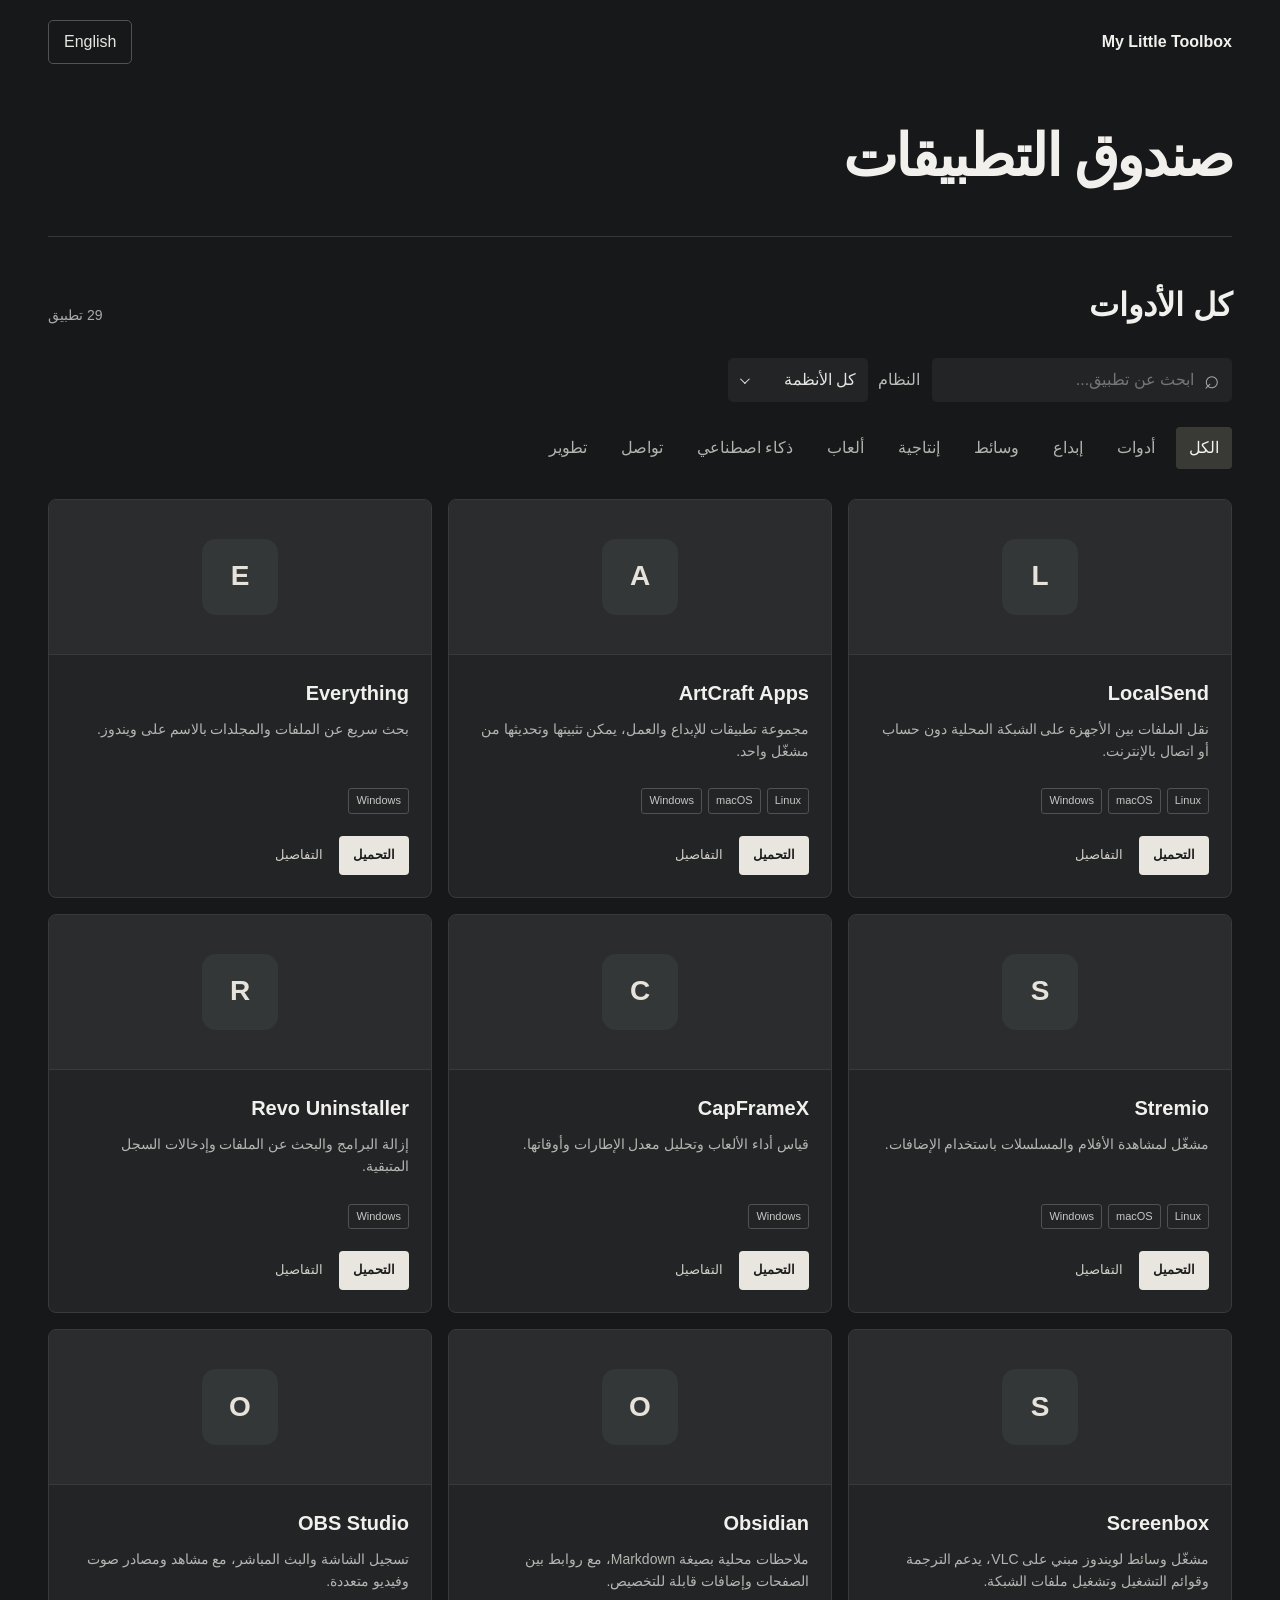
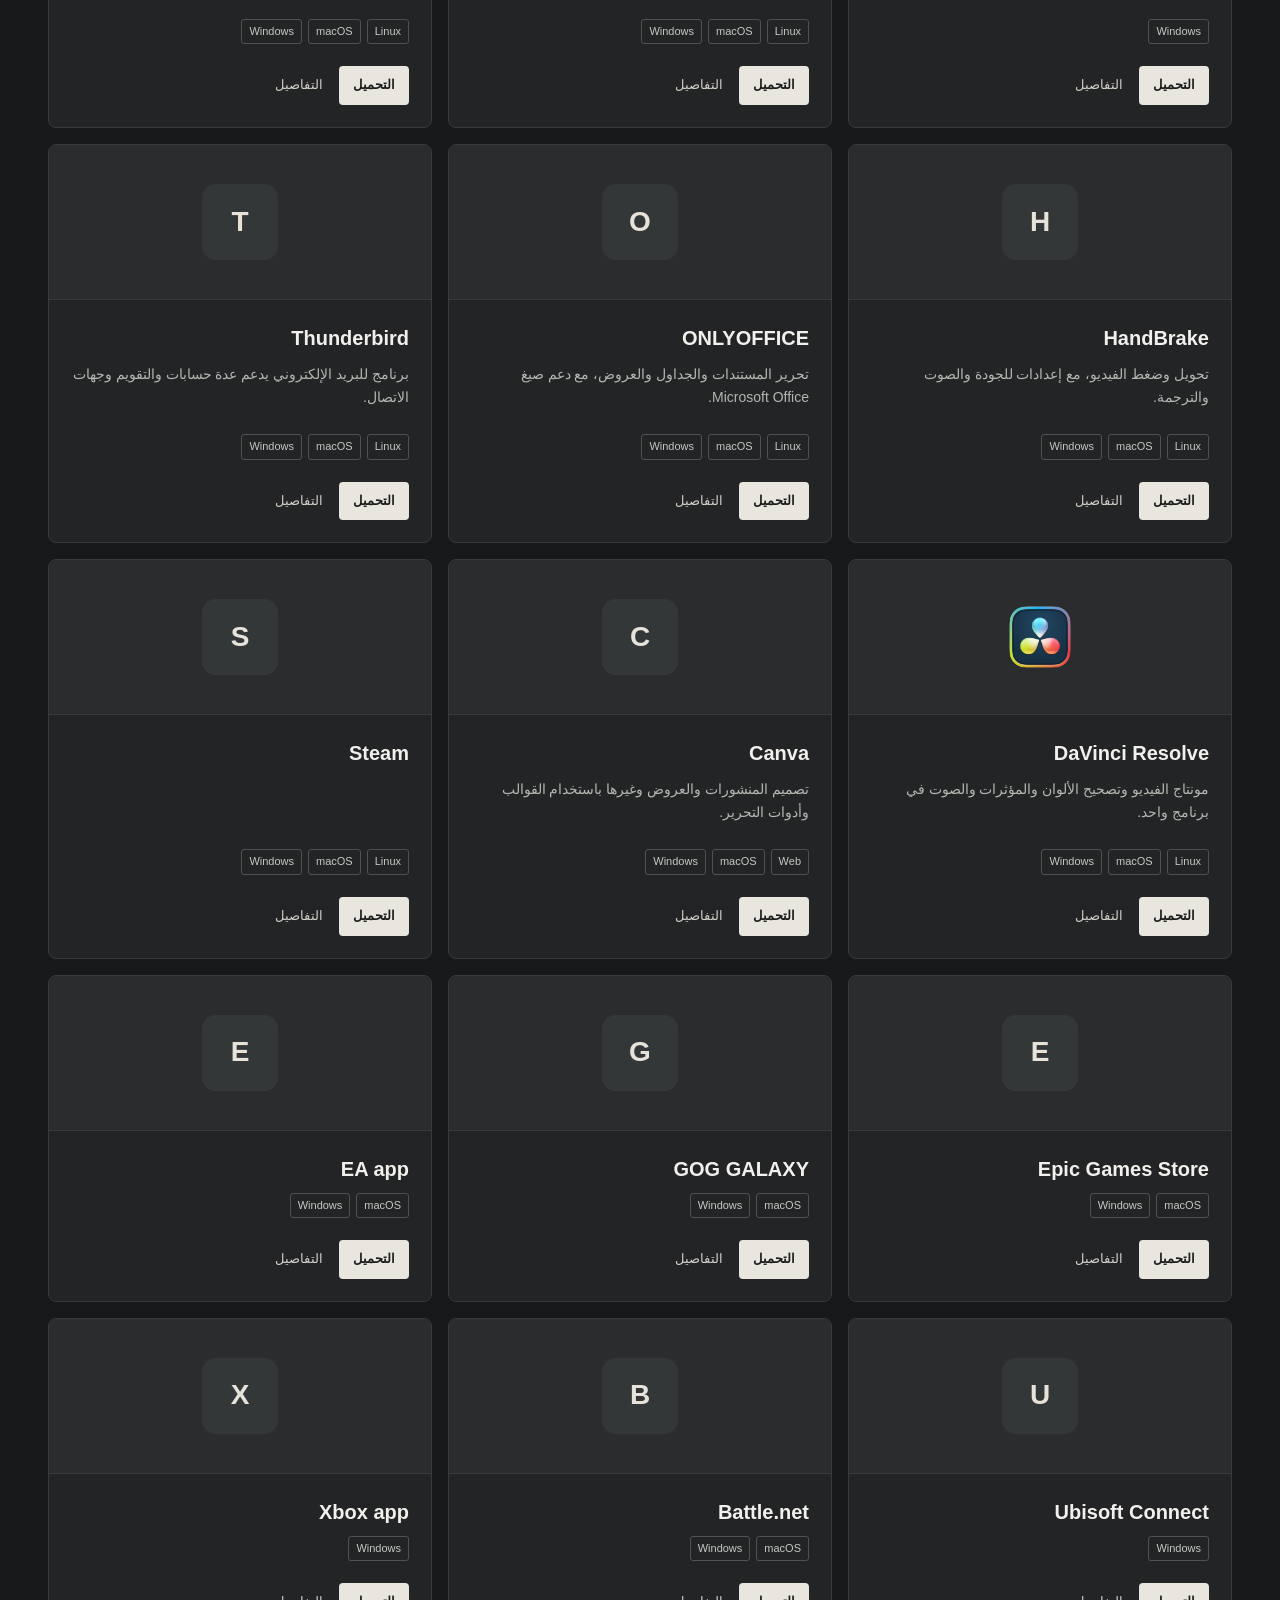
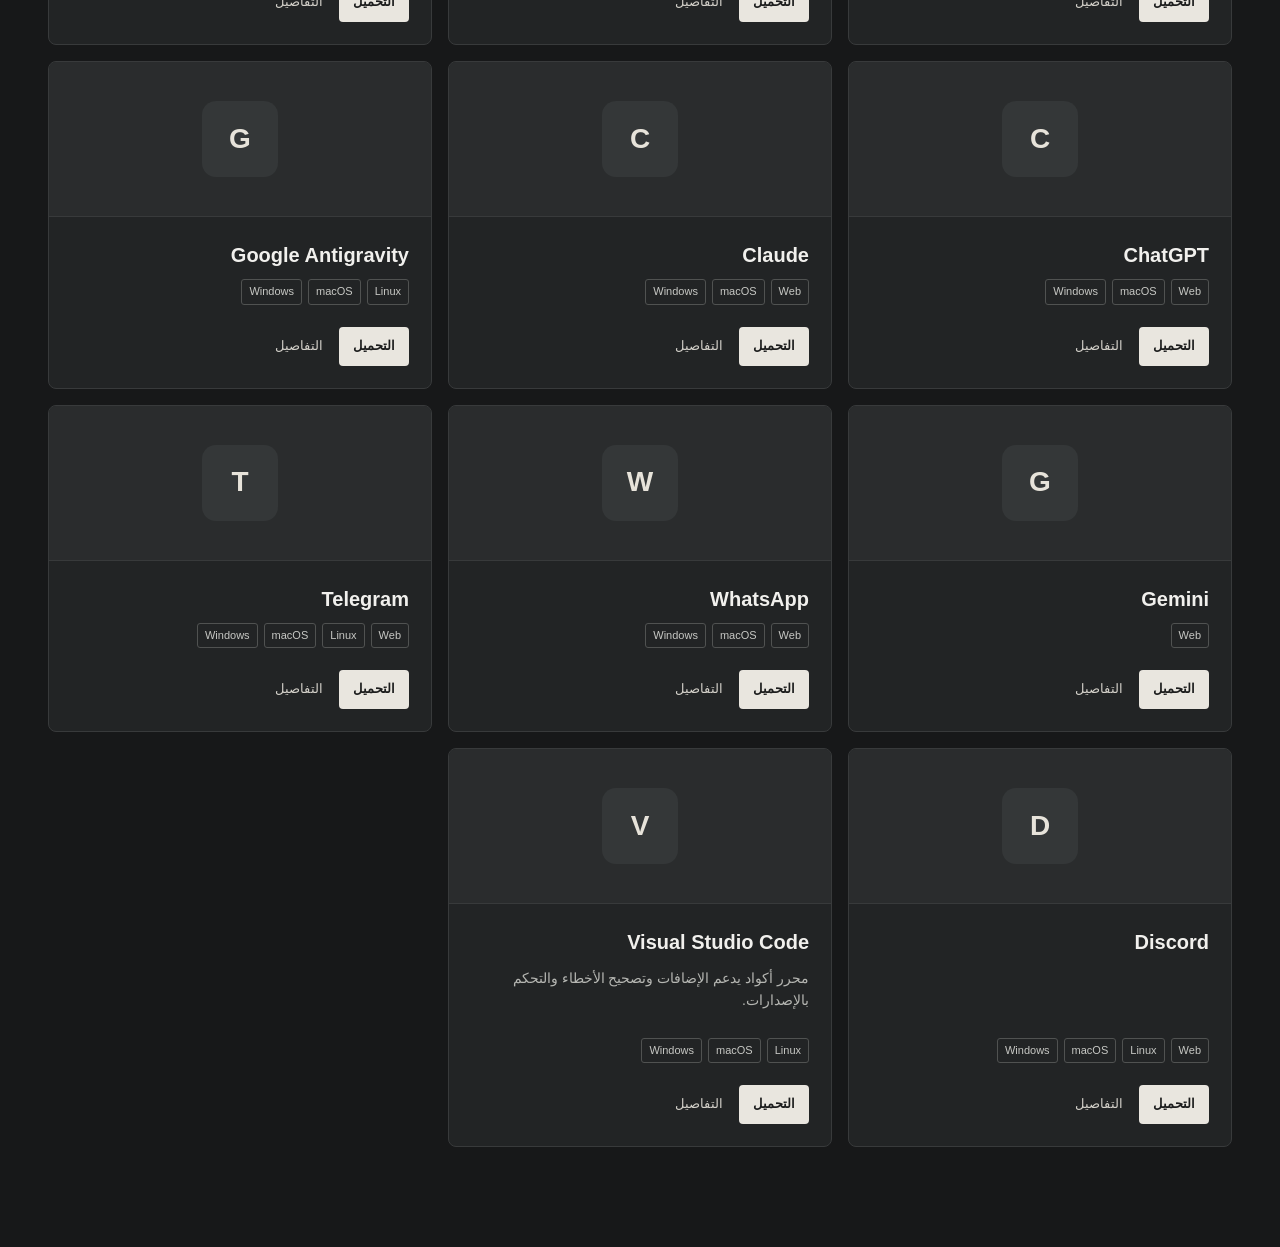
==== index.html @ cae163ec "Refine platform filter and scrollbars" ====
<!doctype html>
<html lang="ar" dir="rtl">
<head>
  <meta charset="utf-8">
  <meta name="viewport" content="width=device-width, initial-scale=1">
  <meta name="description" content="مجموعة مختارة من التطبيقات المفيدة لأجهزتك.">
  <title>My Little Toolbox</title>
  <link rel="stylesheet" href="styles.css?v=5">
  <script src="data.js?v=3" defer></script>
  <script src="details.js?v=3" defer></script>
  <script src="app.js?v=5" defer></script>
</head>
<body>
  <header class="site-header"><a class="brand" href="./"><span>My Little Toolbox</span></a><div class="header-actions"><button id="language" class="language" type="button" lang="en">English</button></div></header>
  <main class="wrap">
    <section class="intro"><h1 data-i18n="title">صندوق التطبيقات</h1></section>
    <section aria-labelledby="collection-title" class="collection"><div class="section-heading"><div><h2 id="collection-title" data-i18n="collection">كل الأدوات</h2></div><span id="count" class="count"></span></div>
      <div class="toolbar"><label class="search"><span aria-hidden="true">⌕</span><input id="search" type="search" autocomplete="off" data-placeholder="search" aria-label="البحث عن تطبيق"></label><div class="platform-label"><span id="platform-label" data-i18n="platform">النظام</span><input id="platform" type="hidden" value="all"><details class="platform-filter" id="platform-filter"><summary id="platform-trigger" aria-labelledby="platform-label platform-value"><span id="platform-value">كل الأنظمة</span><span class="chevron" aria-hidden="true"></span></summary><div class="platform-menu" role="group" aria-labelledby="platform-label"><button type="button" data-platform="all" data-i18n="allPlatforms" aria-pressed="true">كل الأنظمة</button><button type="button" data-platform="Windows" aria-pressed="false">Windows</button><button type="button" data-platform="macOS" aria-pressed="false">macOS</button><button type="button" data-platform="Linux" aria-pressed="false">Linux</button><button type="button" data-platform="Web" aria-pressed="false">Web</button></div></details></div></div>
      <div id="categories" class="categories" aria-label="التصنيفات"></div><div id="apps" class="app-grid"></div><p id="empty" class="empty" hidden data-i18n="empty">ما لقينا تطبيقات تطابق بحثك.</p>
    </section>
  </main>
  <dialog id="details"><button id="close" class="close" type="button" aria-label="إغلاق">×</button><div id="dialog-body"></div></dialog>
</body>
</html>
---- styles.css ----
@font-face{font-family:Thmanyah;src:local('Thmanyah'),local('ثمانية');font-display:swap}*{box-sizing:border-box}[hidden]{display:none!important}html{color-scheme:dark;scroll-behavior:smooth}body{margin:0;background:#171819;color:#f1f0ed;font-family:Thmanyah,'Segoe UI',Tahoma,sans-serif;line-height:1.6}button,input,select{font:inherit}button,a,select{cursor:pointer}a{color:inherit;text-decoration:none}button:focus-visible,a:focus-visible,input:focus-visible,select:focus-visible{outline:2px solid #c8b99f;outline-offset:4px}.site-header,.wrap{width:min(1320px,calc(100% - 96px));margin:auto}.site-header{height:106px;display:flex;align-items:center;justify-content:space-between;border-bottom:1px solid #373838}.brand{display:flex;align-items:center;gap:12px;font-size:15px;line-height:1.1;letter-spacing:-.03em;font-weight:700;direction:ltr}.brand-mark{color:#c8b99f;font-size:39px;line-height:1}.brand-dot{color:#c8b99f}.language{border:1px solid #515252;background:none;color:#e7e5e1;border-radius:5px;padding:8px 15px}.intro{padding:86px 0 90px;display:flex;justify-content:space-between;align-items:center;gap:40px;border-bottom:1px solid #373838}.intro-label{color:#c5b9a7;font-size:14px;margin:0 0 16px}.intro h1{font-size:clamp(42px,5.3vw,76px);line-height:1.3;letter-spacing:-.04em;margin:0 0 20px}.lead{font-size:18px;max-width:560px;color:#b2b2ae;margin:0;line-height:1.9}.intro-art{width:230px;height:230px;border:1px solid #41423f;display:grid;place-items:center;border-radius:50%;color:#c2b69f;font-size:145px;flex-shrink:0}.collection{padding:72px 0 100px}.section-heading{display:flex;align-items:end;justify-content:space-between}.section-heading h2{font-size:32px;margin:0;line-height:1.3}.section-heading .intro-label{margin-bottom:8px}.count{color:#aaa;font-size:14px}.toolbar{display:flex;gap:12px;margin-top:32px}.search{display:flex;align-items:center;gap:10px;background:#222425;border:1px solid #414343;padding:0 16px;flex:1;max-width:500px;border-radius:5px}.search span{font-size:26px;color:#a6a6a2}.search input{width:100%;border:0;background:transparent;color:#eee;outline:none;padding:13px 0}.platform-label{display:flex;align-items:center;gap:12px;color:#b8b8b5}.platform-label select{color:#e5e4e0;background:#222425;border:1px solid #414343;padding:13px;border-radius:5px}.categories{display:flex;gap:8px;flex-wrap:wrap;margin:25px 0 30px}.category{border:1px solid transparent;background:transparent;color:#b2b2ae;padding:7px 12px;border-radius:4px}.category[aria-pressed=true]{color:#f5f3ee;background:#393936}.app-grid{display:grid;grid-template-columns:repeat(3,minmax(0,1fr));gap:16px}.app-card{min-width:0;background:#222425;border:1px solid #383a3b;border-radius:8px;overflow:hidden;display:flex;flex-direction:column}.card-visual{height:155px;display:grid;place-items:center;background:#2a2c2d;border-bottom:1px solid #383a3b}.app-icon{width:76px;height:76px;object-fit:contain;border-radius:14px}.fallback-icon{width:76px;height:76px;background:#343738;display:grid;place-items:center;font-size:28px;font-weight:700;border-radius:14px;color:#e7e3da}.card-body{padding:22px;display:flex;flex-direction:column;flex:1}.card-title{font-size:20px;direction:ltr;text-align:start;margin:0}.card-description{color:#b5b6b2;font-size:14px;min-height:45px;margin:9px 0 18px}.platforms{display:flex;gap:6px;flex-wrap:wrap;direction:ltr;justify-content:flex-end}.platforms span{font-size:11px;color:#c7c8c4;border:1px solid #505251;border-radius:3px;padding:3px 7px}.card-actions{display:flex;align-items:center;gap:16px;margin-top:22px}.download{background:#e9e6df;color:#1c1d1d;padding:9px 14px;border-radius:4px;font-size:13px;font-weight:700}.details-link{border:0;background:transparent;color:#d4d1ca;padding:8px 0;font-size:13px}.empty{padding:35px;color:#bbb}.footer{border-top:1px solid #383a3b;padding:30px 0 40px;color:#aaa;display:flex;justify-content:space-between;font-size:13px}dialog{width:min(540px,calc(100% - 32px));background:#27292a;color:#f4f3f0;border:1px solid #515352;border-radius:8px;padding:32px;box-shadow:0 24px 80px #0009}dialog::backdrop{background:#000a}.close{float:inline-end;border:0;background:none;color:#eee;font-size:30px;line-height:1}.dialog-title{font-size:30px;margin:0 0 12px}.dialog-description{color:#c5c5c1;line-height:1.9}.dialog-actions{display:flex;gap:18px;align-items:center;margin-top:24px}.dialog-actions a:not(.download){text-decoration:underline;text-underline-offset:4px}.back{display:inline-block;margin-top:50px;color:#c6bba9}.art-intro{padding:42px 0 35px}.art-intro h1{font-size:clamp(42px,6vw,74px);margin:0}.art-intro p{color:#bbb;max-width:750px}.craft-list{display:grid;grid-template-columns:repeat(2,minmax(0,1fr));gap:1px;background:#454746;border:1px solid #454746}.craft{background:#202222;padding:25px}.craft h2{margin:0 0 8px;font-size:20px;direction:inherit;text-align:start}.craft p{color:#bbb;margin:5px 0;font-size:14px}.craft a{display:inline-block;margin-top:12px;color:#d7cbb7;font-size:13px;text-decoration:underline;text-underline-offset:4px}@media(max-width:850px){.app-grid{grid-template-columns:repeat(2,minmax(0,1fr))}.intro-art{width:150px;height:150px;font-size:90px}}@media(max-width:580px){.site-header,.wrap{width:calc(100% - 36px)}.site-header{height:78px}.intro{padding:60px 0}.intro-art{display:none}.intro h1{font-size:43px}.lead{font-size:16px}.collection{padding-top:50px}.toolbar{flex-direction:column}.search{max-width:none}.platform-label{justify-content:space-between}.app-grid,.craft-list{grid-template-columns:1fr}.footer{gap:12px;flex-direction:column}.card-visual{height:130px}}@media(prefers-reduced-motion:reduce){html{scroll-behavior:auto}}

/* Compact header and equal card alignment when descriptions are omitted. */
.intro{padding:54px 0}.intro h1{margin:0;font-size:clamp(36px,4.5vw,58px)}.card-body .platforms{margin-top:auto;padding-top:8px}.card-description{min-height:0}

/* Catalog refinements */
.site-header{border-bottom:0;height:84px}
.brand{font-size:16px;letter-spacing:0;white-space:nowrap}
.intro{border-bottom:1px solid #373838;padding:35px 0 42px}
.collection{padding-top:48px}
.search{max-width:300px;background:transparent;border:0;border-bottom:1px solid #555;border-radius:0;padding:0 4px}
.search input{padding:9px 0}
.platform-label select{background:transparent;border:0;border-bottom:1px solid #555;border-radius:0;padding:9px 4px}
.app-card{cursor:pointer}
.app-card:hover{border-color:#777}
.card-title{direction:inherit;text-align:start}
.feature-list{color:#d0d0cc;line-height:1.8;padding-inline-start:1.3em;margin:18px 0 24px}
.feature-list li+li{margin-top:6px}
@media(max-width:580px){.site-header{height:72px}.search{max-width:none}.intro{padding:28px 0 34px}}

/* Quiet controls and scrollbars */
.dialog-actions a:not(.download),.craft a{text-decoration:none}
.search{border:0;background:#222425;border-radius:5px;padding:0 12px}
.platform-label{gap:10px}
.platform-filter{position:relative}
.platform-filter summary{list-style:none;display:flex;align-items:center;justify-content:space-between;gap:12px;min-width:140px;padding:9px 12px;border-radius:5px;background:#222425;color:#e5e4e0;cursor:pointer}
.platform-filter summary::-webkit-details-marker{display:none}
.platform-filter summary:focus-visible{outline:2px solid #c8b99f;outline-offset:4px}
.chevron{width:7px;height:7px;border-right:1.5px solid currentColor;border-bottom:1.5px solid currentColor;transform:rotate(45deg) translateY(-2px)}
.platform-filter[open] .chevron{transform:rotate(225deg) translate(-1px,-1px)}
.platform-menu{position:absolute;inset-inline-start:0;top:calc(100% + 6px);z-index:5;min-width:100%;padding:5px;background:#292b2b;border:1px solid #484a49;border-radius:5px;box-shadow:0 10px 24px #0006}
.platform-menu button{display:block;width:100%;padding:8px 10px;border:0;border-radius:3px;background:transparent;text-align:start;color:#e5e4e0;white-space:nowrap}
.platform-menu button:hover,.platform-menu button[aria-pressed=true]{background:#3c3e3d}
html{scrollbar-width:thin;scrollbar-color:#666866 #171819}
::-webkit-scrollbar{width:7px;height:7px}
::-webkit-scrollbar-track{background:#171819}
::-webkit-scrollbar-thumb{background:#666866;border-radius:8px}
::-webkit-scrollbar-thumb:hover{background:#888a87}
::-webkit-scrollbar-button{display:none;width:0;height:0}
@media(max-width:580px){.platform-label{justify-content:flex-start}}
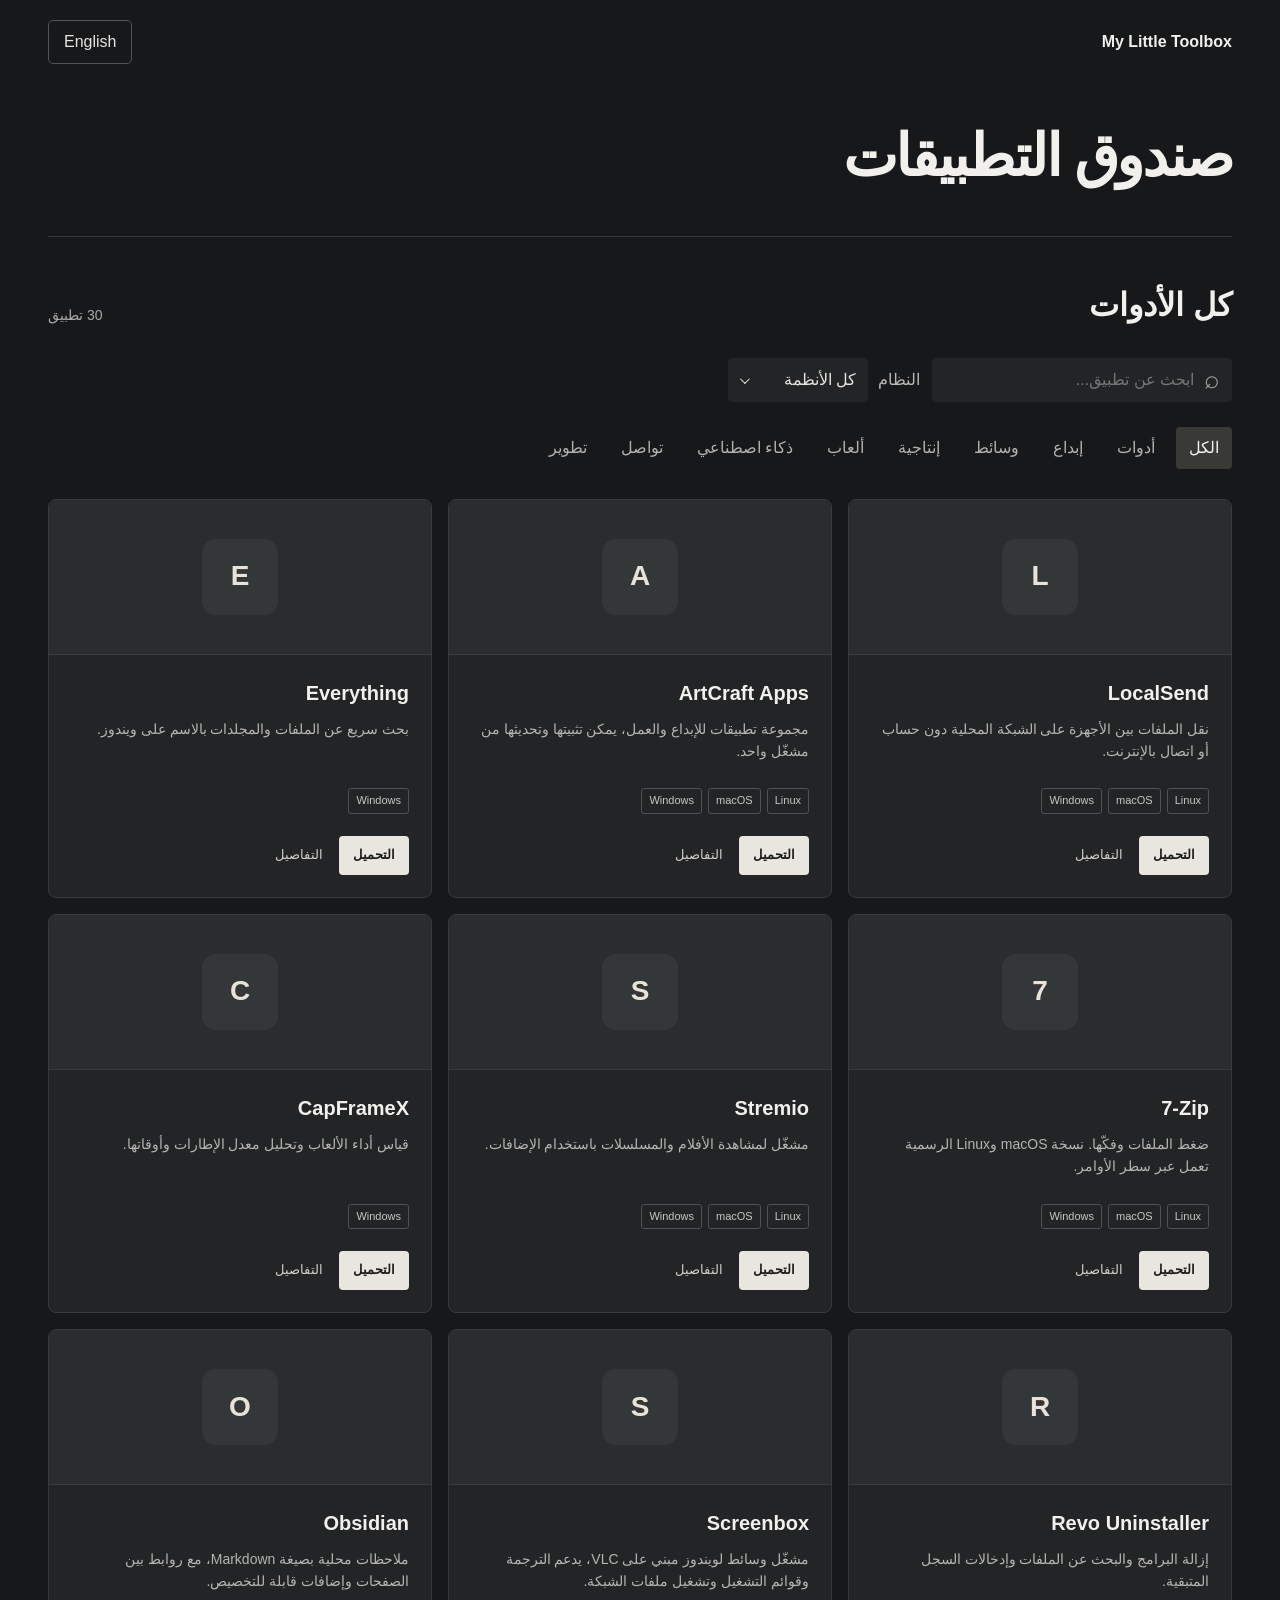
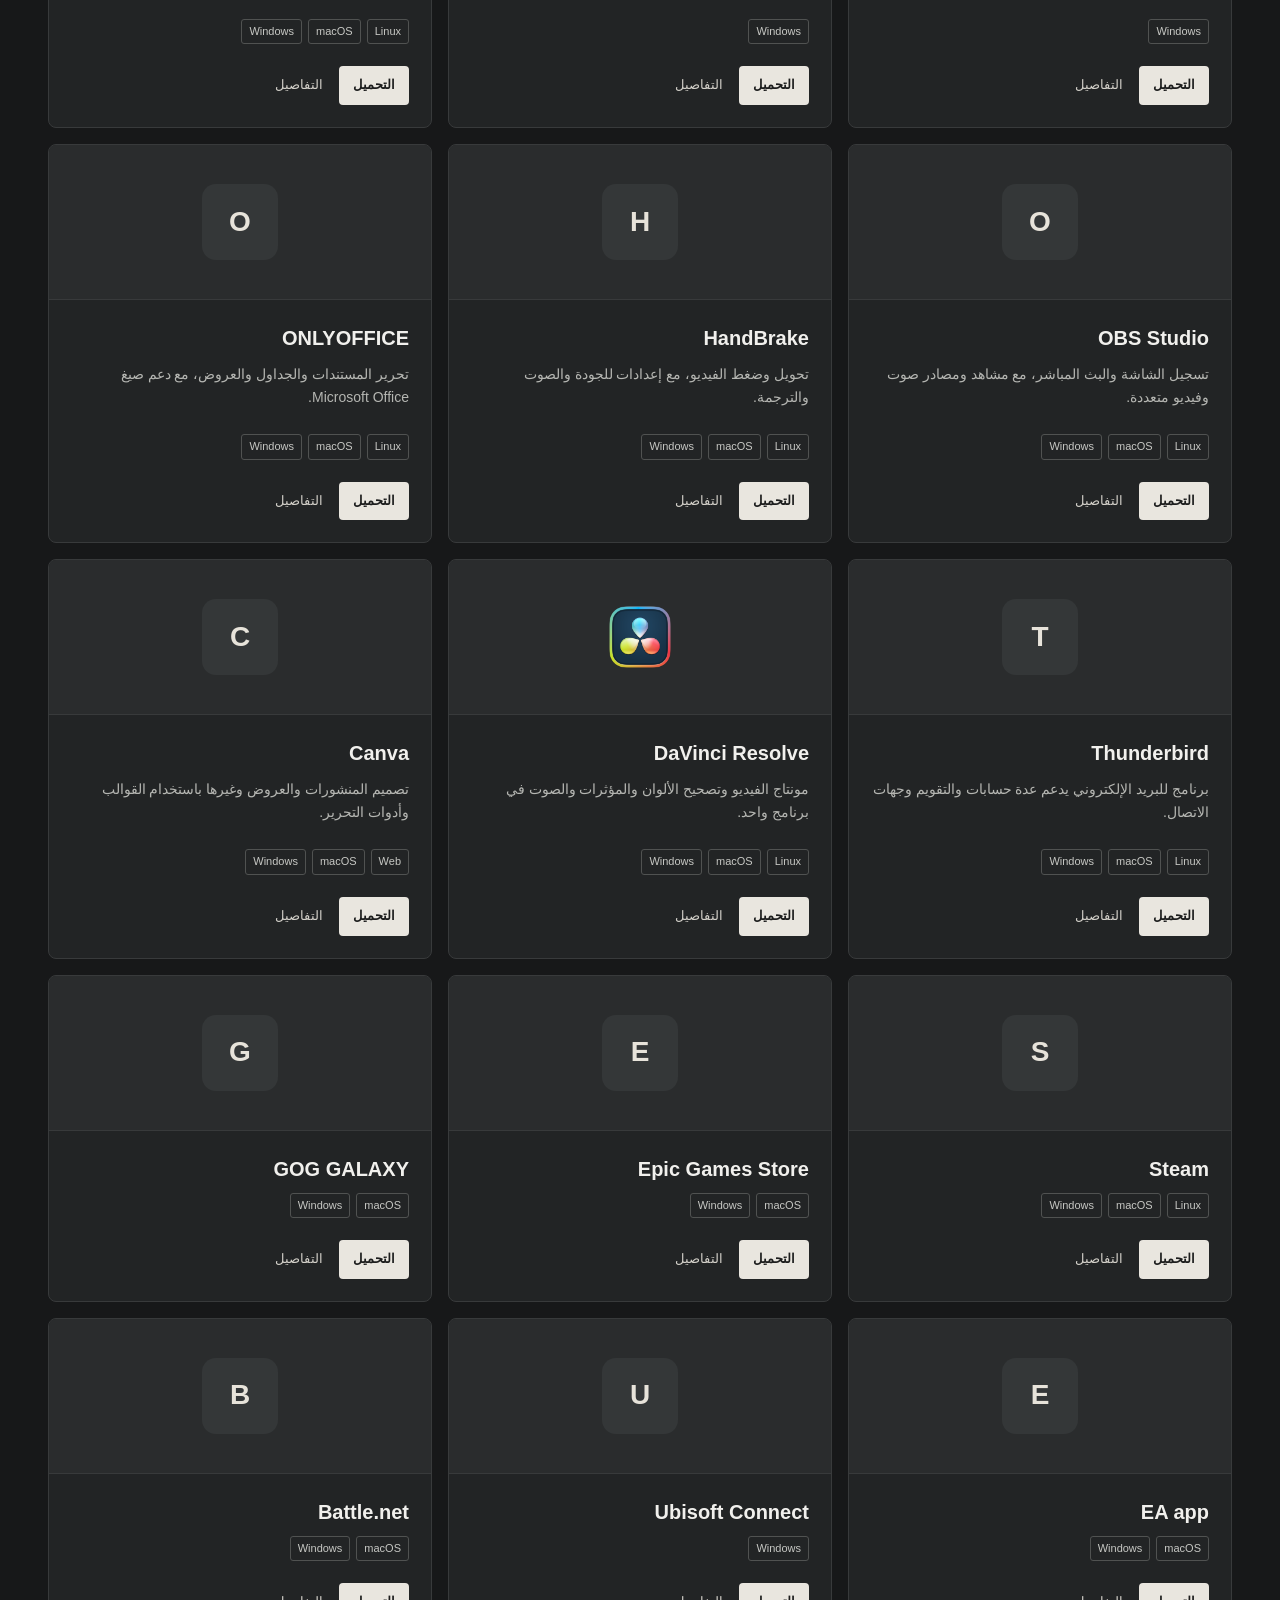
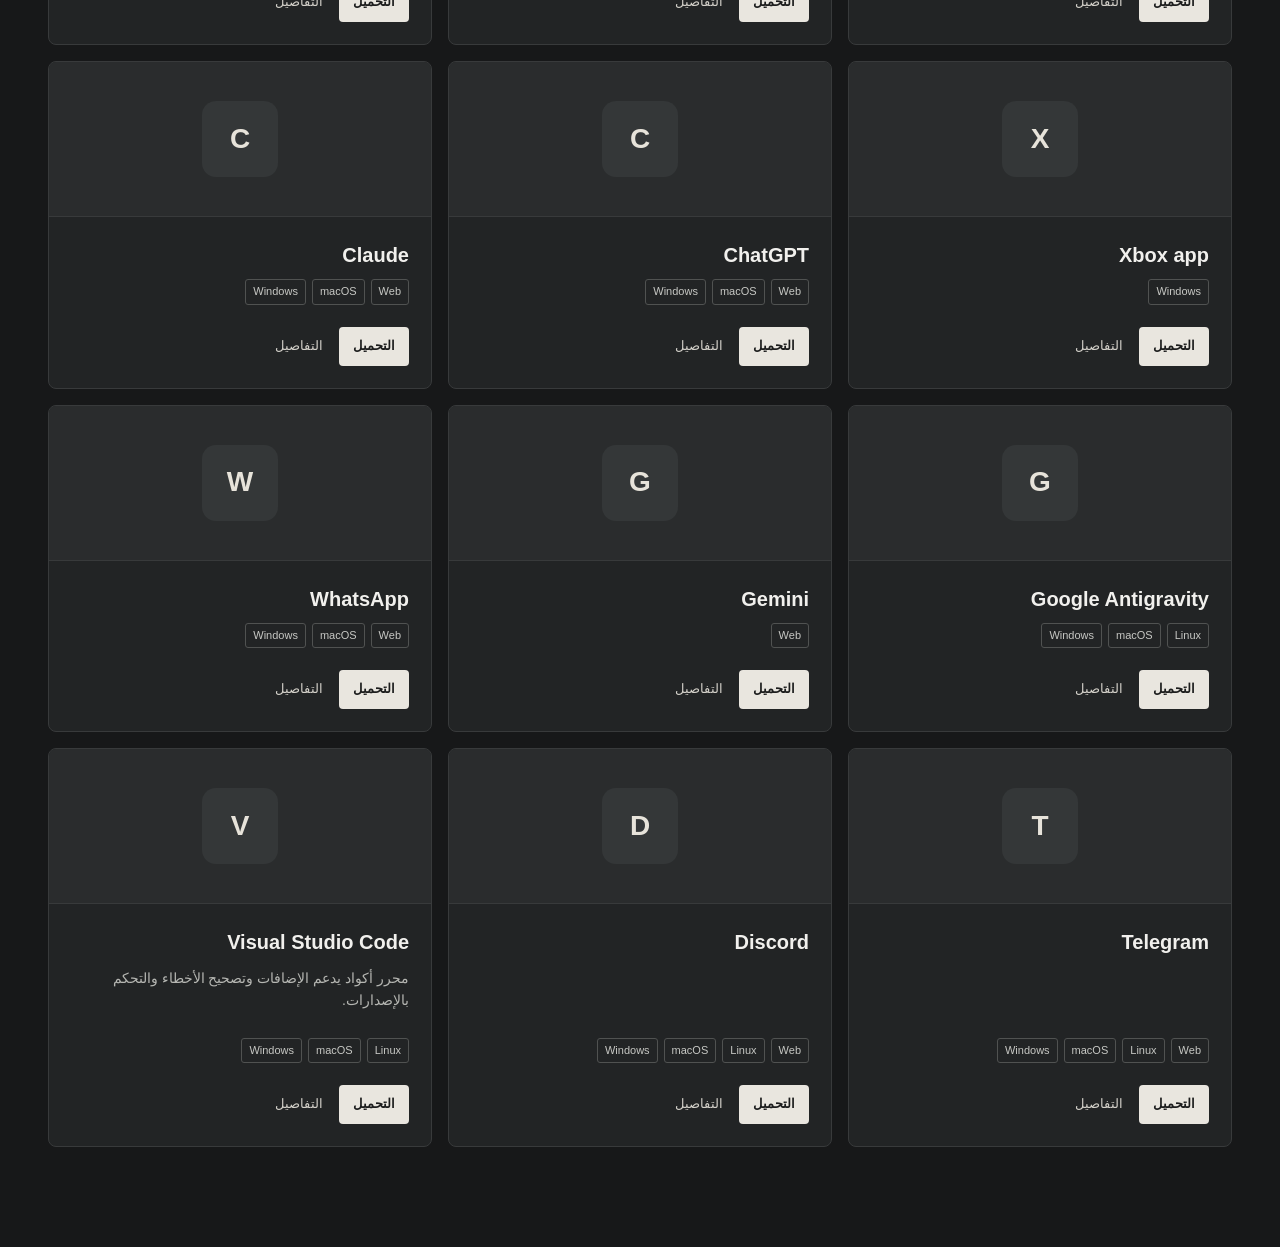
==== commit fb1483cf: "Add 7-Zip to the toolbox" ====
--- a/index.html
+++ b/index.html
@@ -6,9 +6,9 @@
   <meta name="description" content="مجموعة مختارة من التطبيقات المفيدة لأجهزتك.">
   <title>My Little Toolbox</title>
   <link rel="stylesheet" href="styles.css?v=5">
-  <script src="data.js?v=3" defer></script>
-  <script src="details.js?v=3" defer></script>
-  <script src="app.js?v=5" defer></script>
+  <script src="data.js?v=4" defer></script>
+  <script src="details.js?v=4" defer></script>
+  <script src="app.js?v=6" defer></script>
 </head>
 <body>
   <header class="site-header"><a class="brand" href="./"><span>My Little Toolbox</span></a><div class="header-actions"><button id="language" class="language" type="button" lang="en">English</button></div></header>
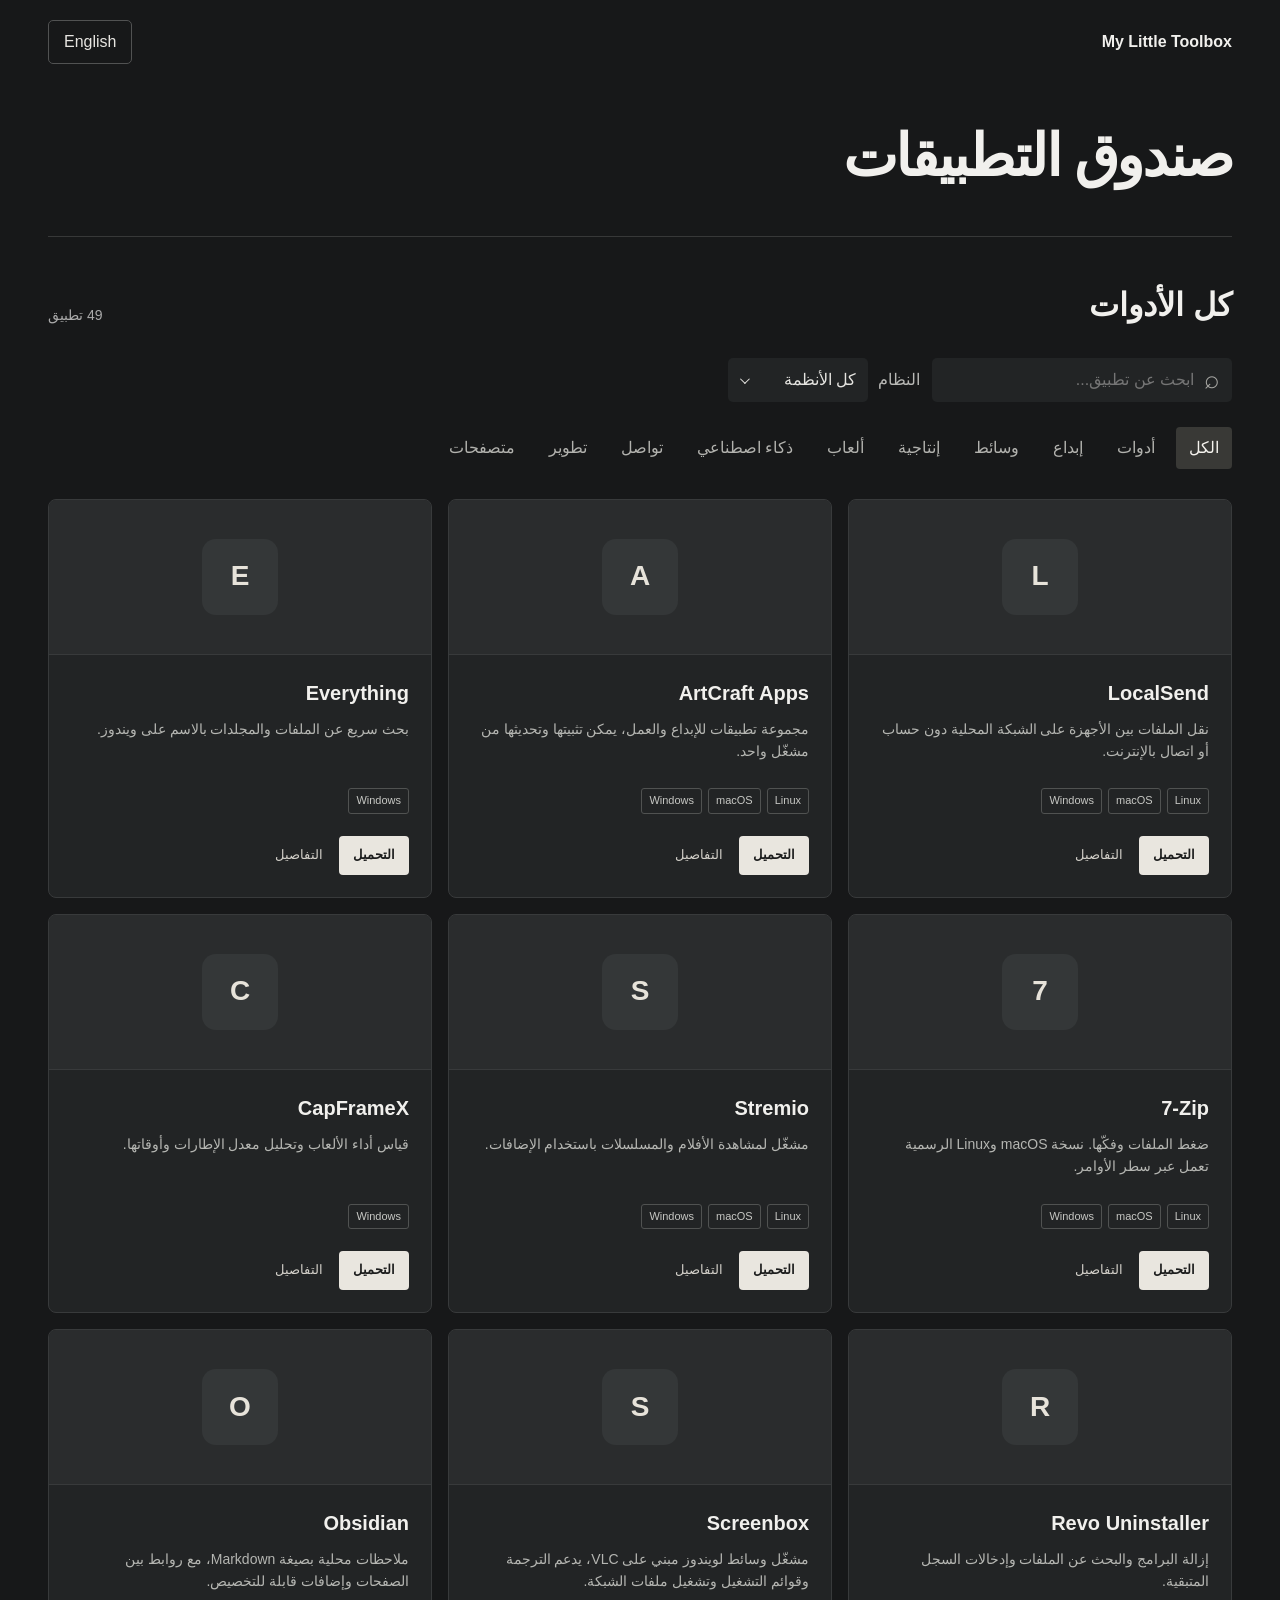
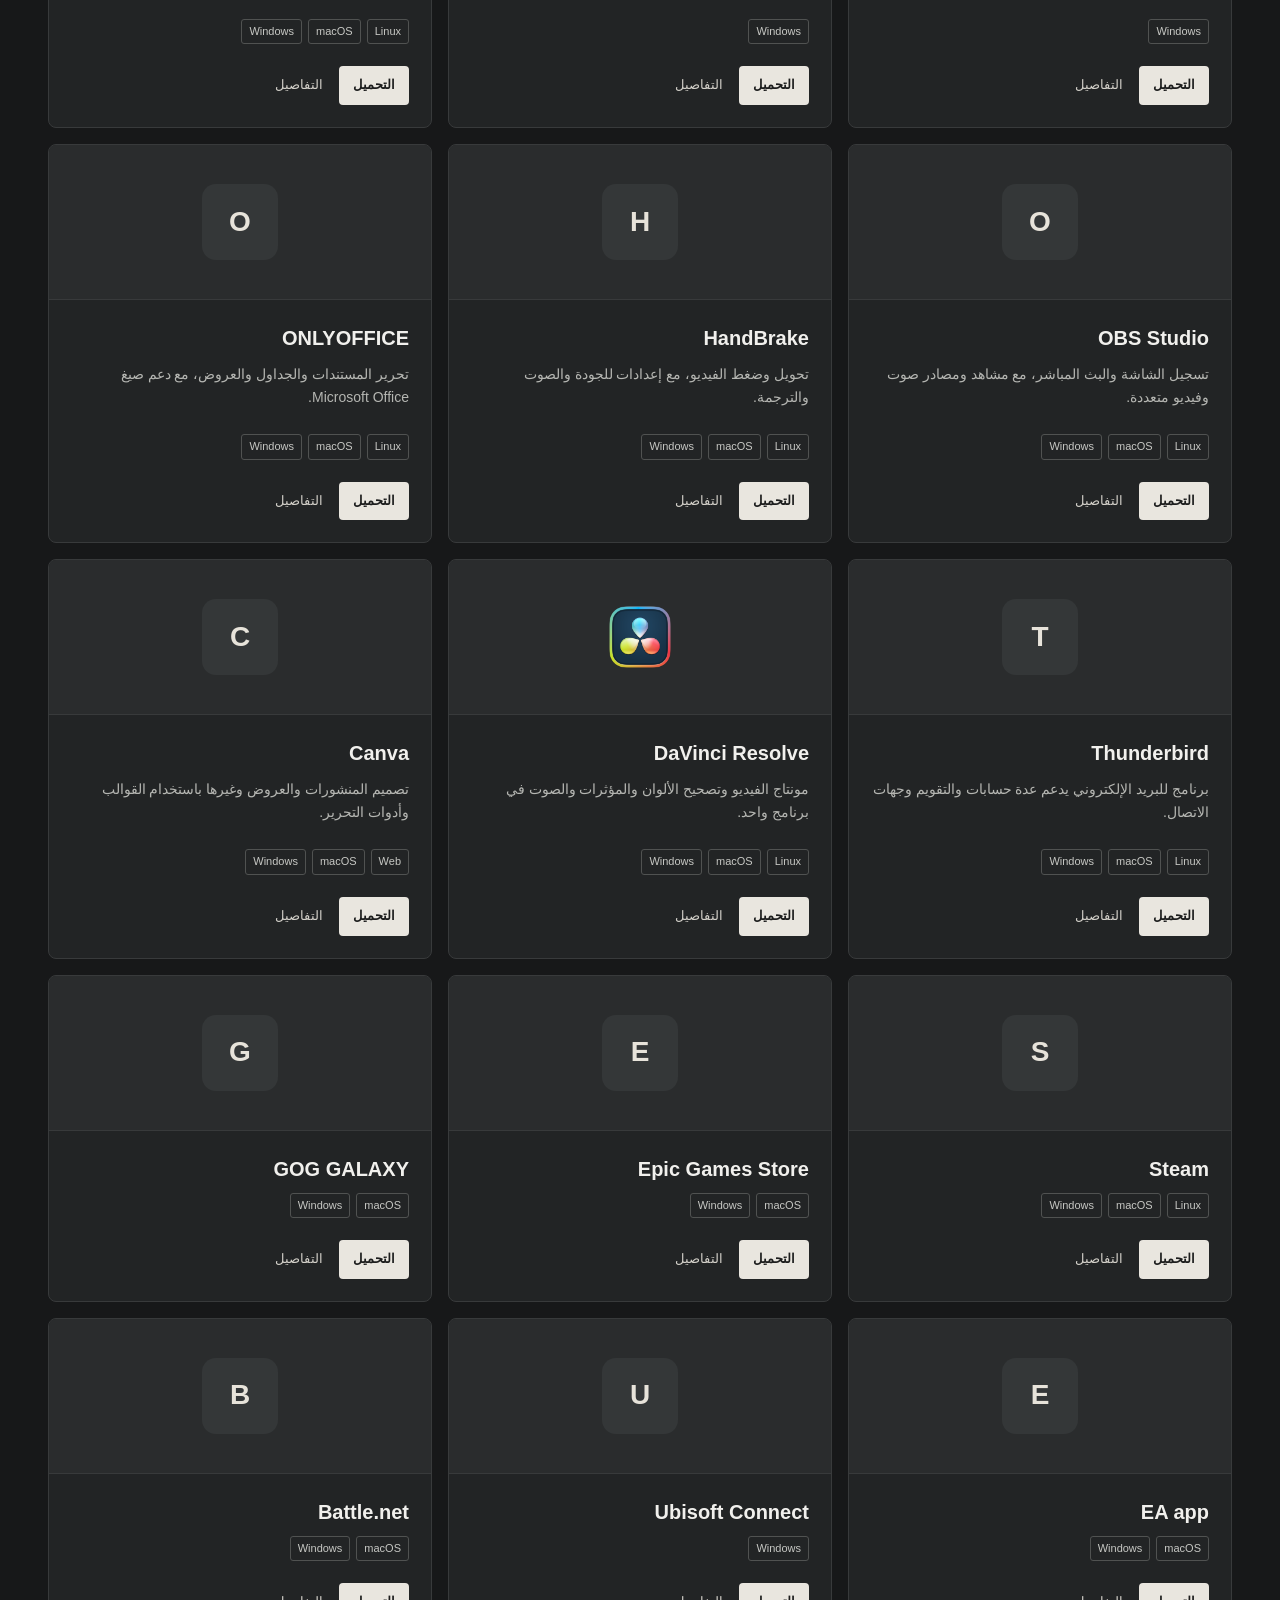
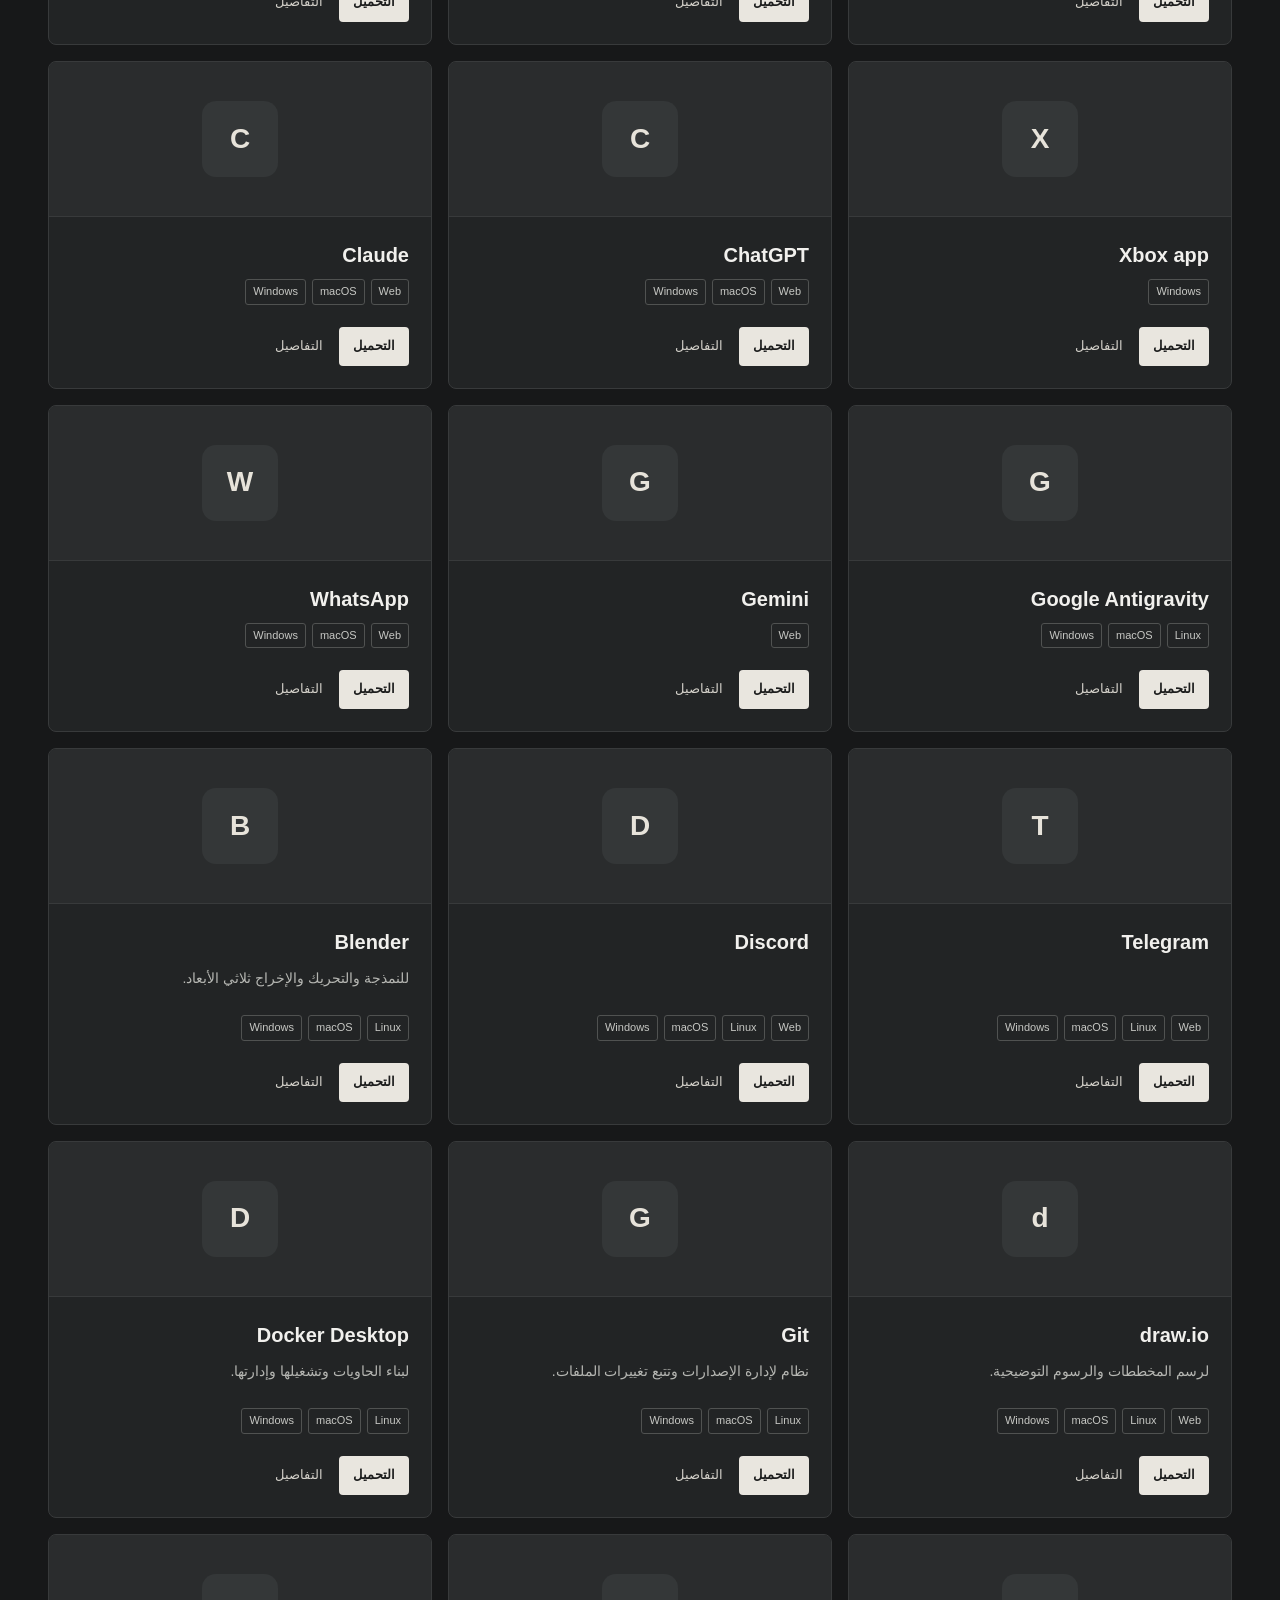
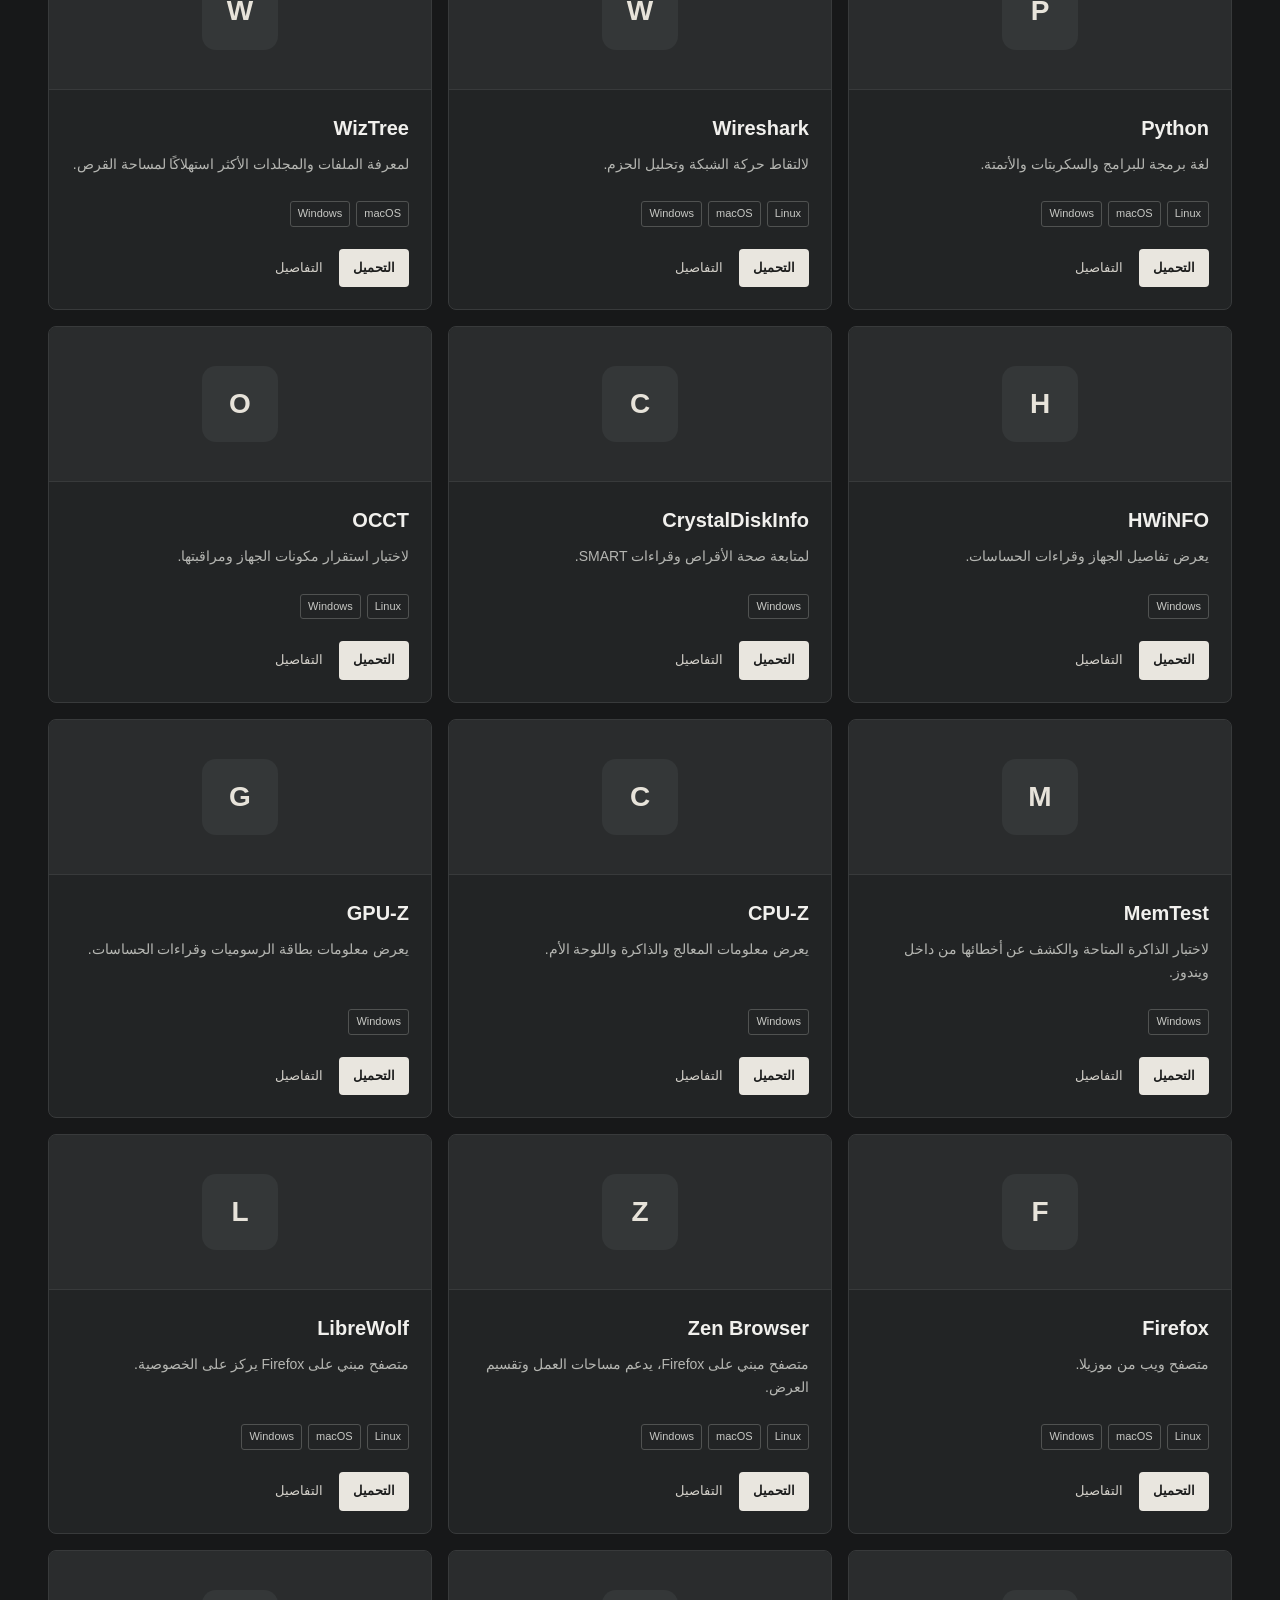
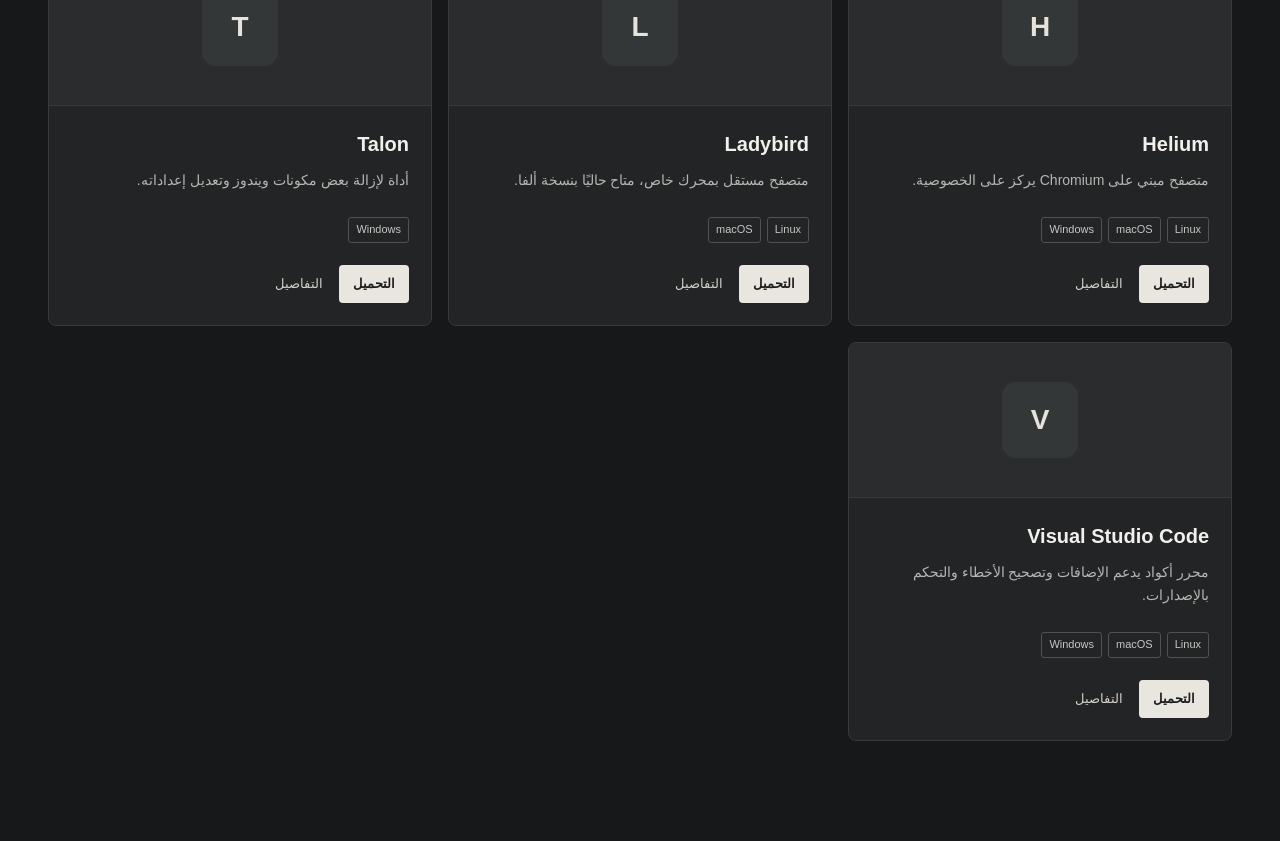
==== commit f291bf61: "Add development, diagnostics and browser apps" ====
--- a/index.html
+++ b/index.html
@@ -6,9 +6,9 @@
   <meta name="description" content="مجموعة مختارة من التطبيقات المفيدة لأجهزتك.">
   <title>My Little Toolbox</title>
   <link rel="stylesheet" href="styles.css?v=5">
-  <script src="data.js?v=4" defer></script>
-  <script src="details.js?v=4" defer></script>
-  <script src="app.js?v=6" defer></script>
+  <script src="data.js?v=5" defer></script>
+  <script src="details.js?v=5" defer></script>
+  <script src="app.js?v=7" defer></script>
 </head>
 <body>
   <header class="site-header"><a class="brand" href="./"><span>My Little Toolbox</span></a><div class="header-actions"><button id="language" class="language" type="button" lang="en">English</button></div></header>
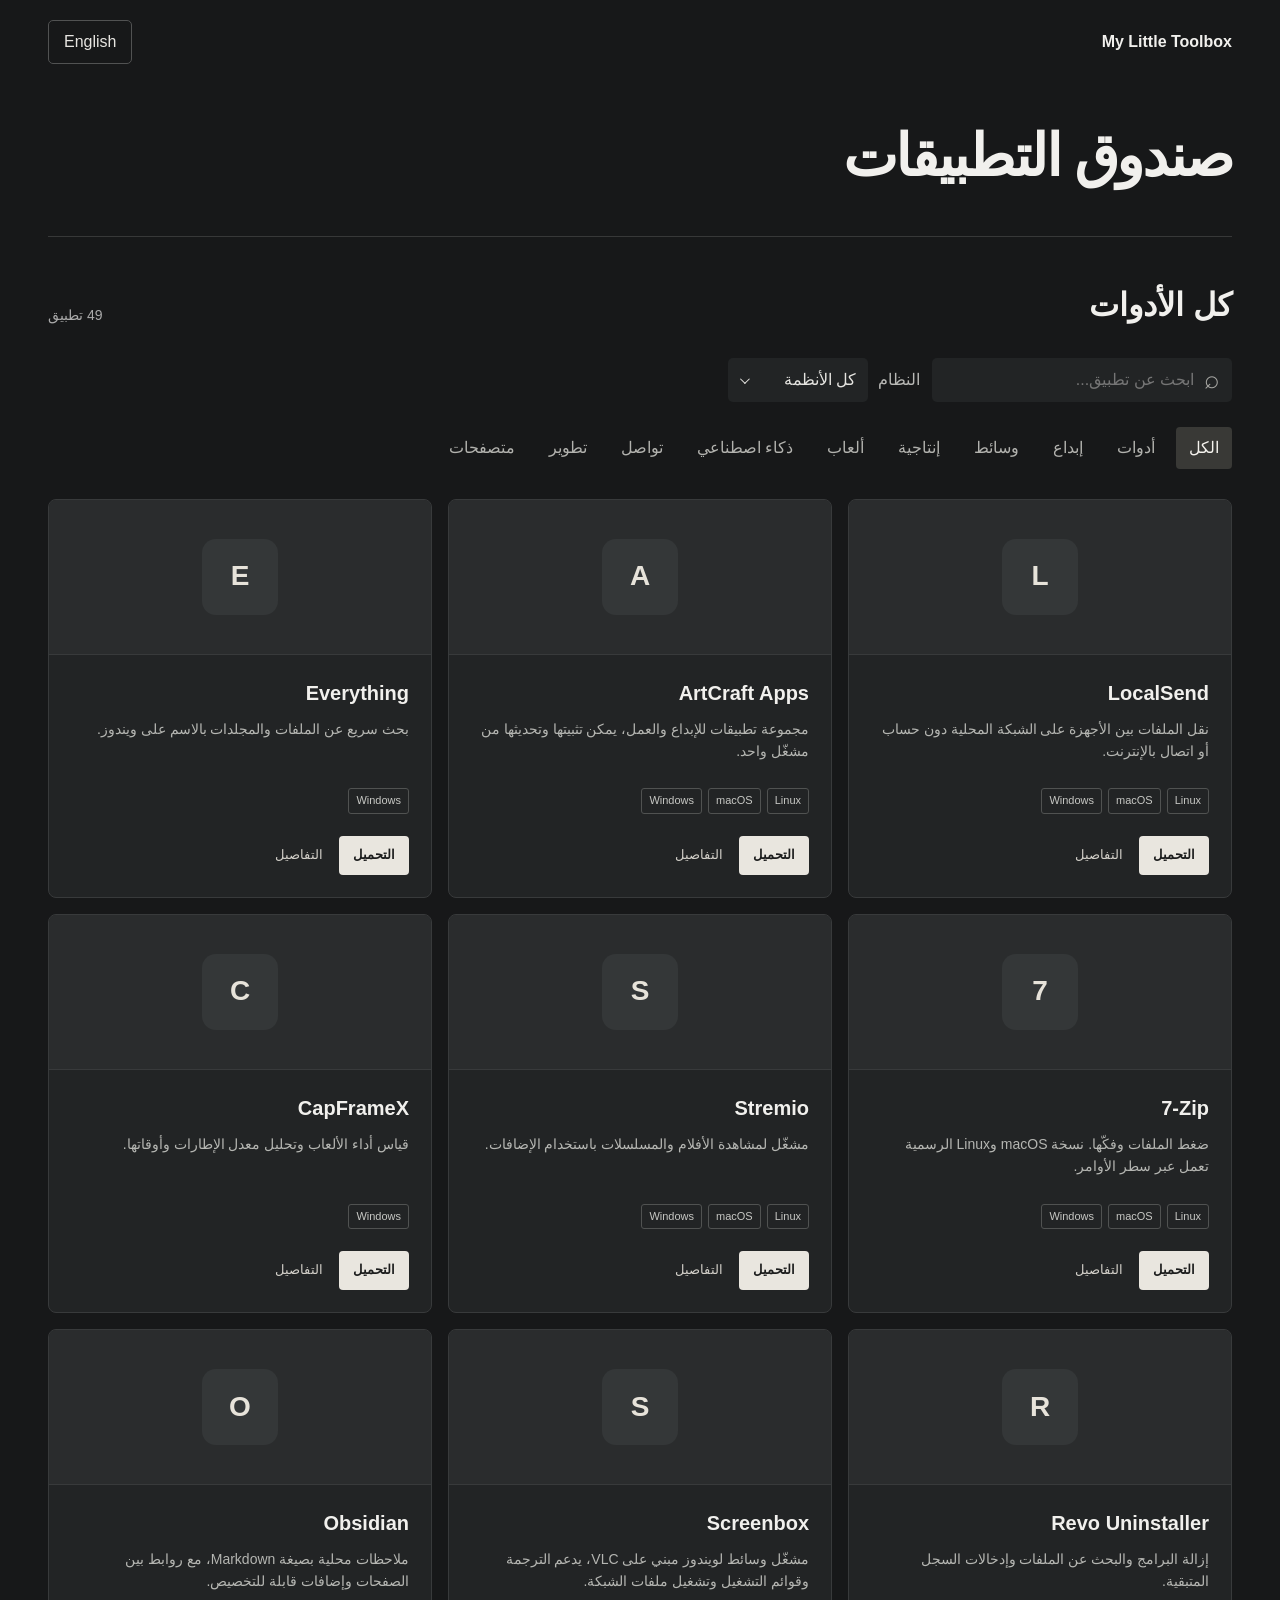
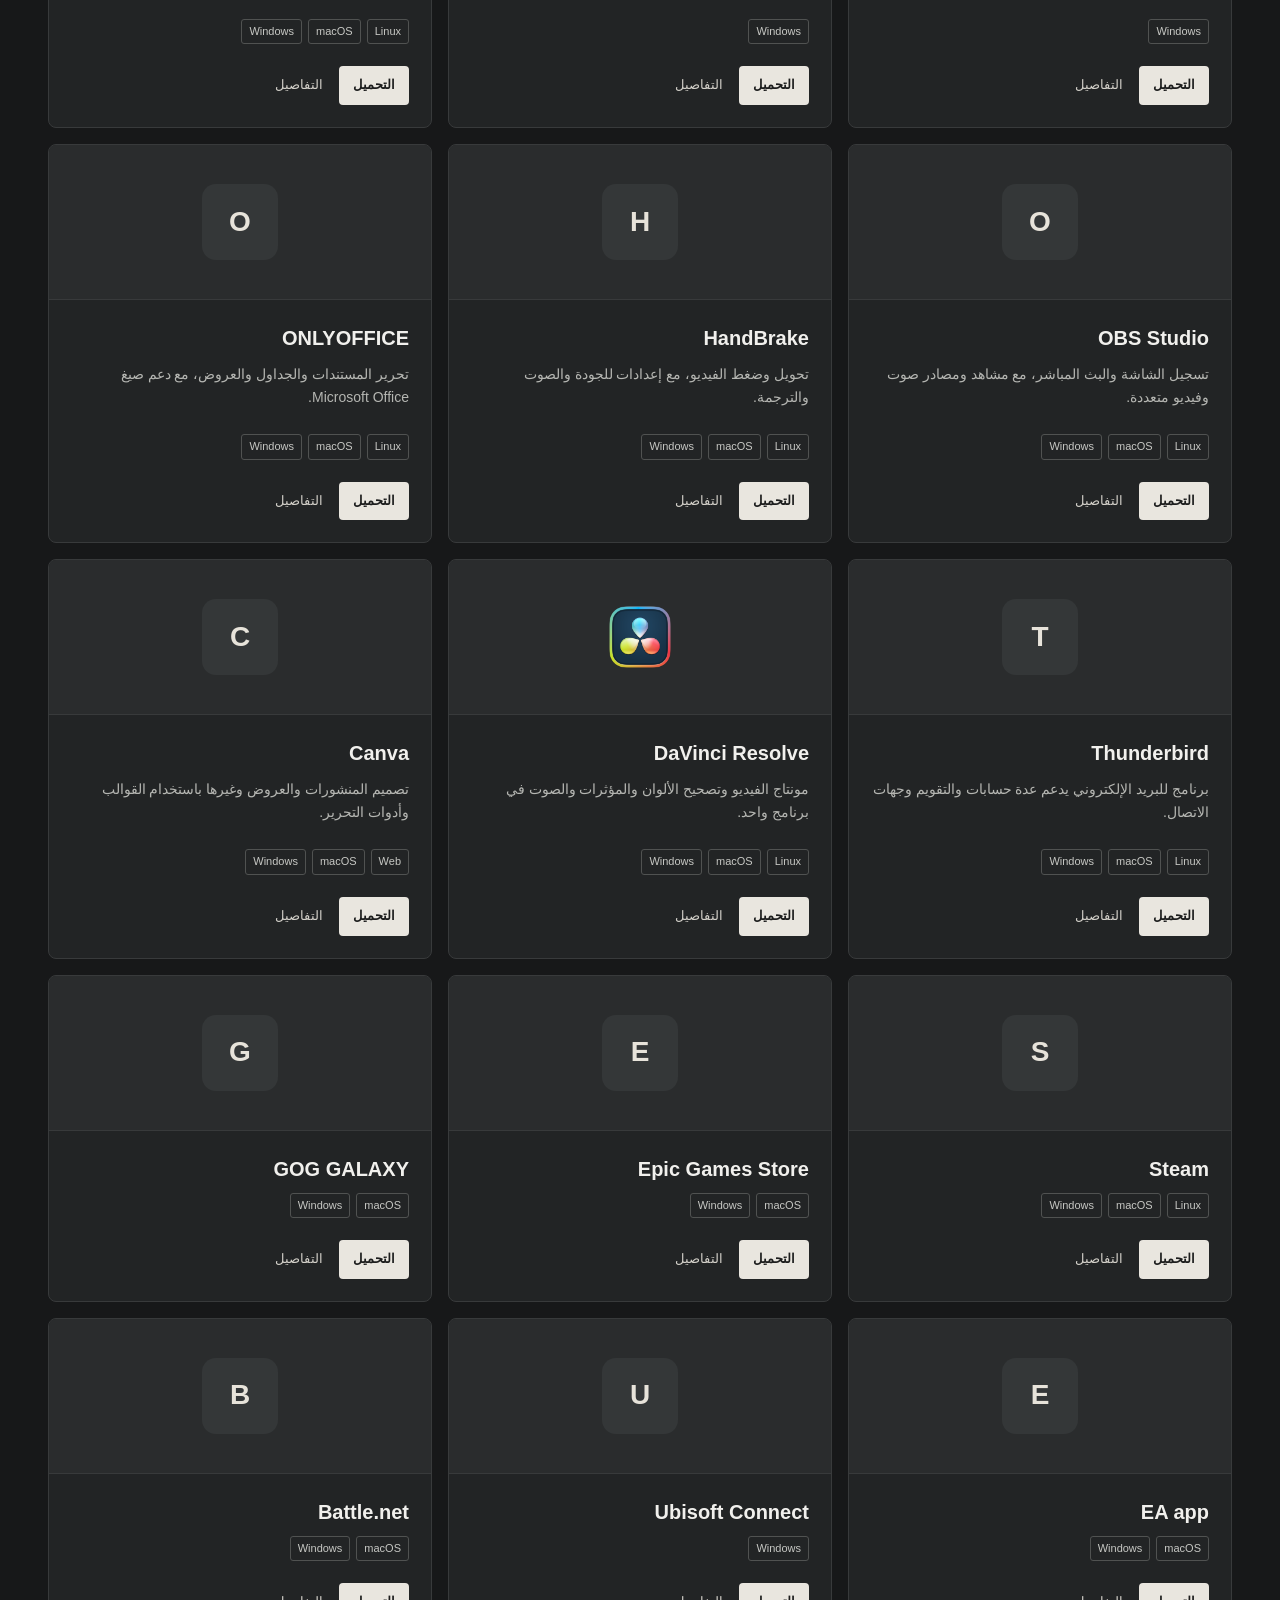
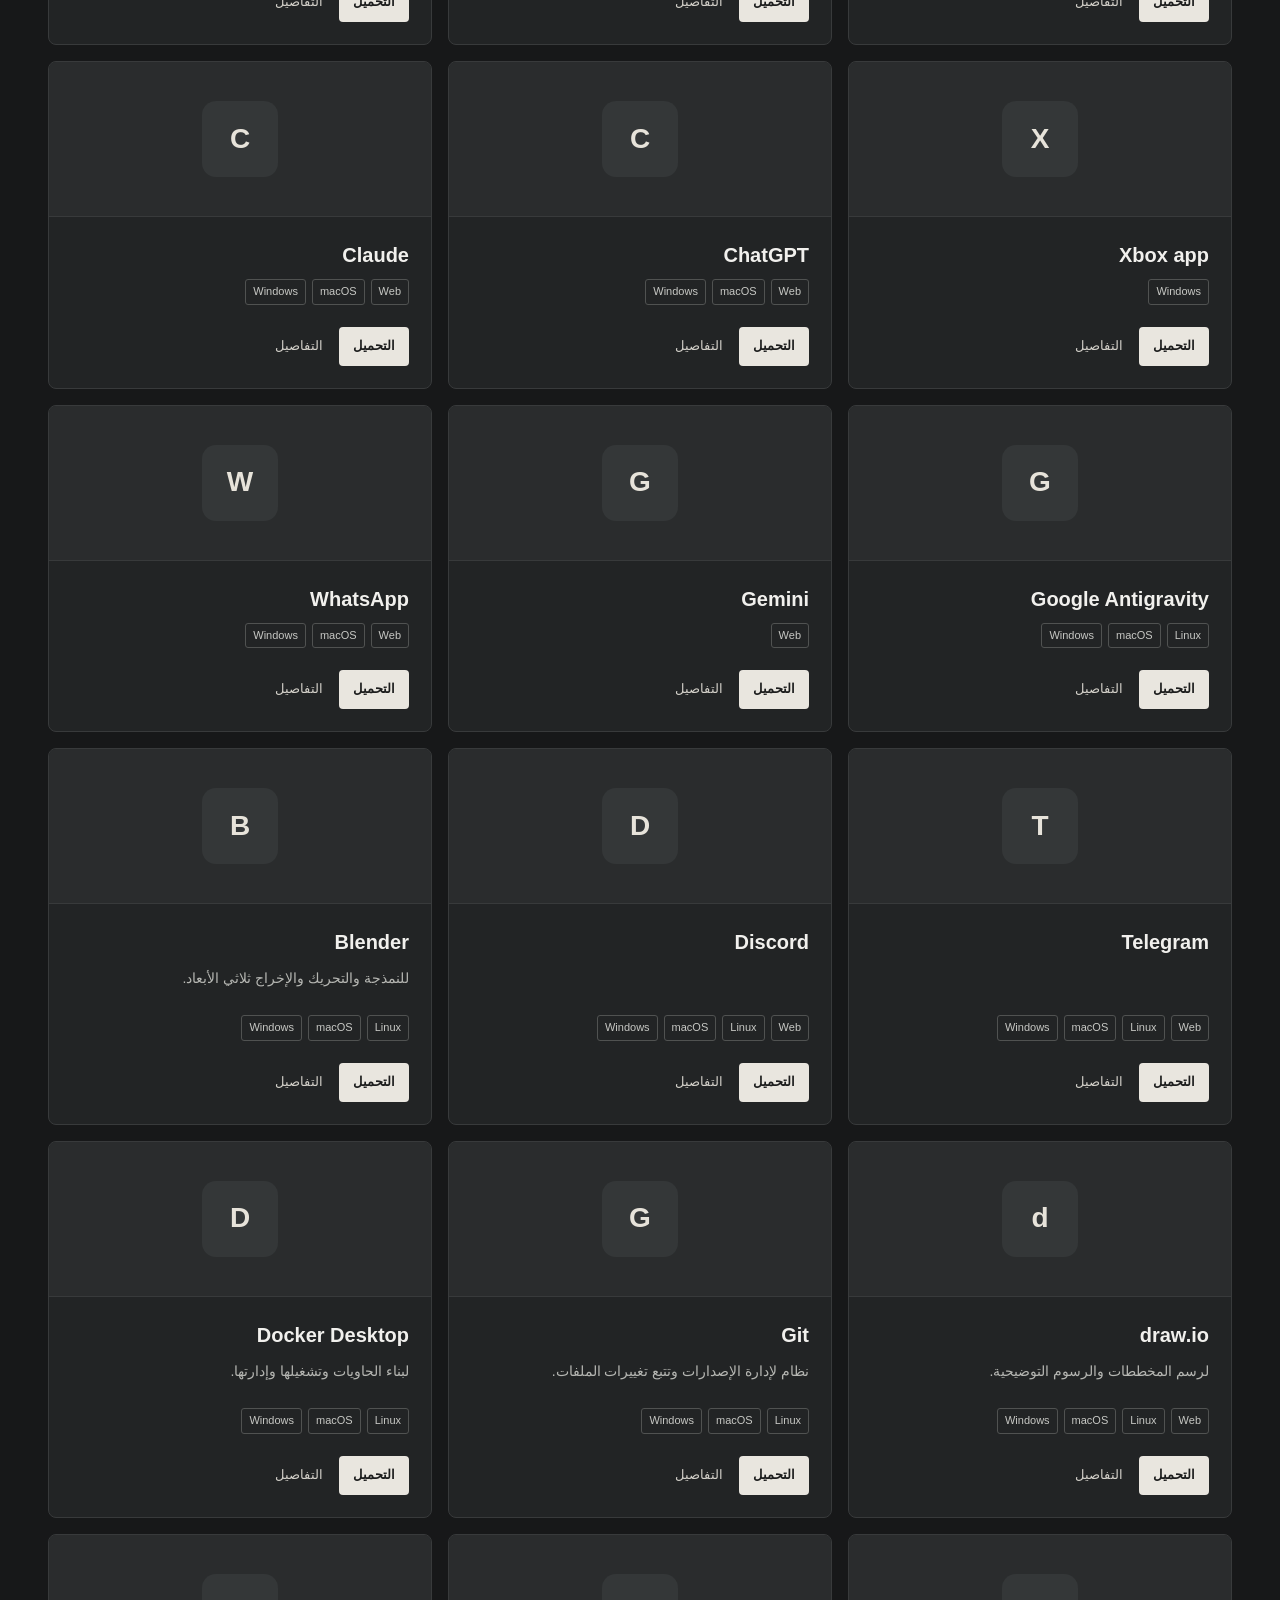
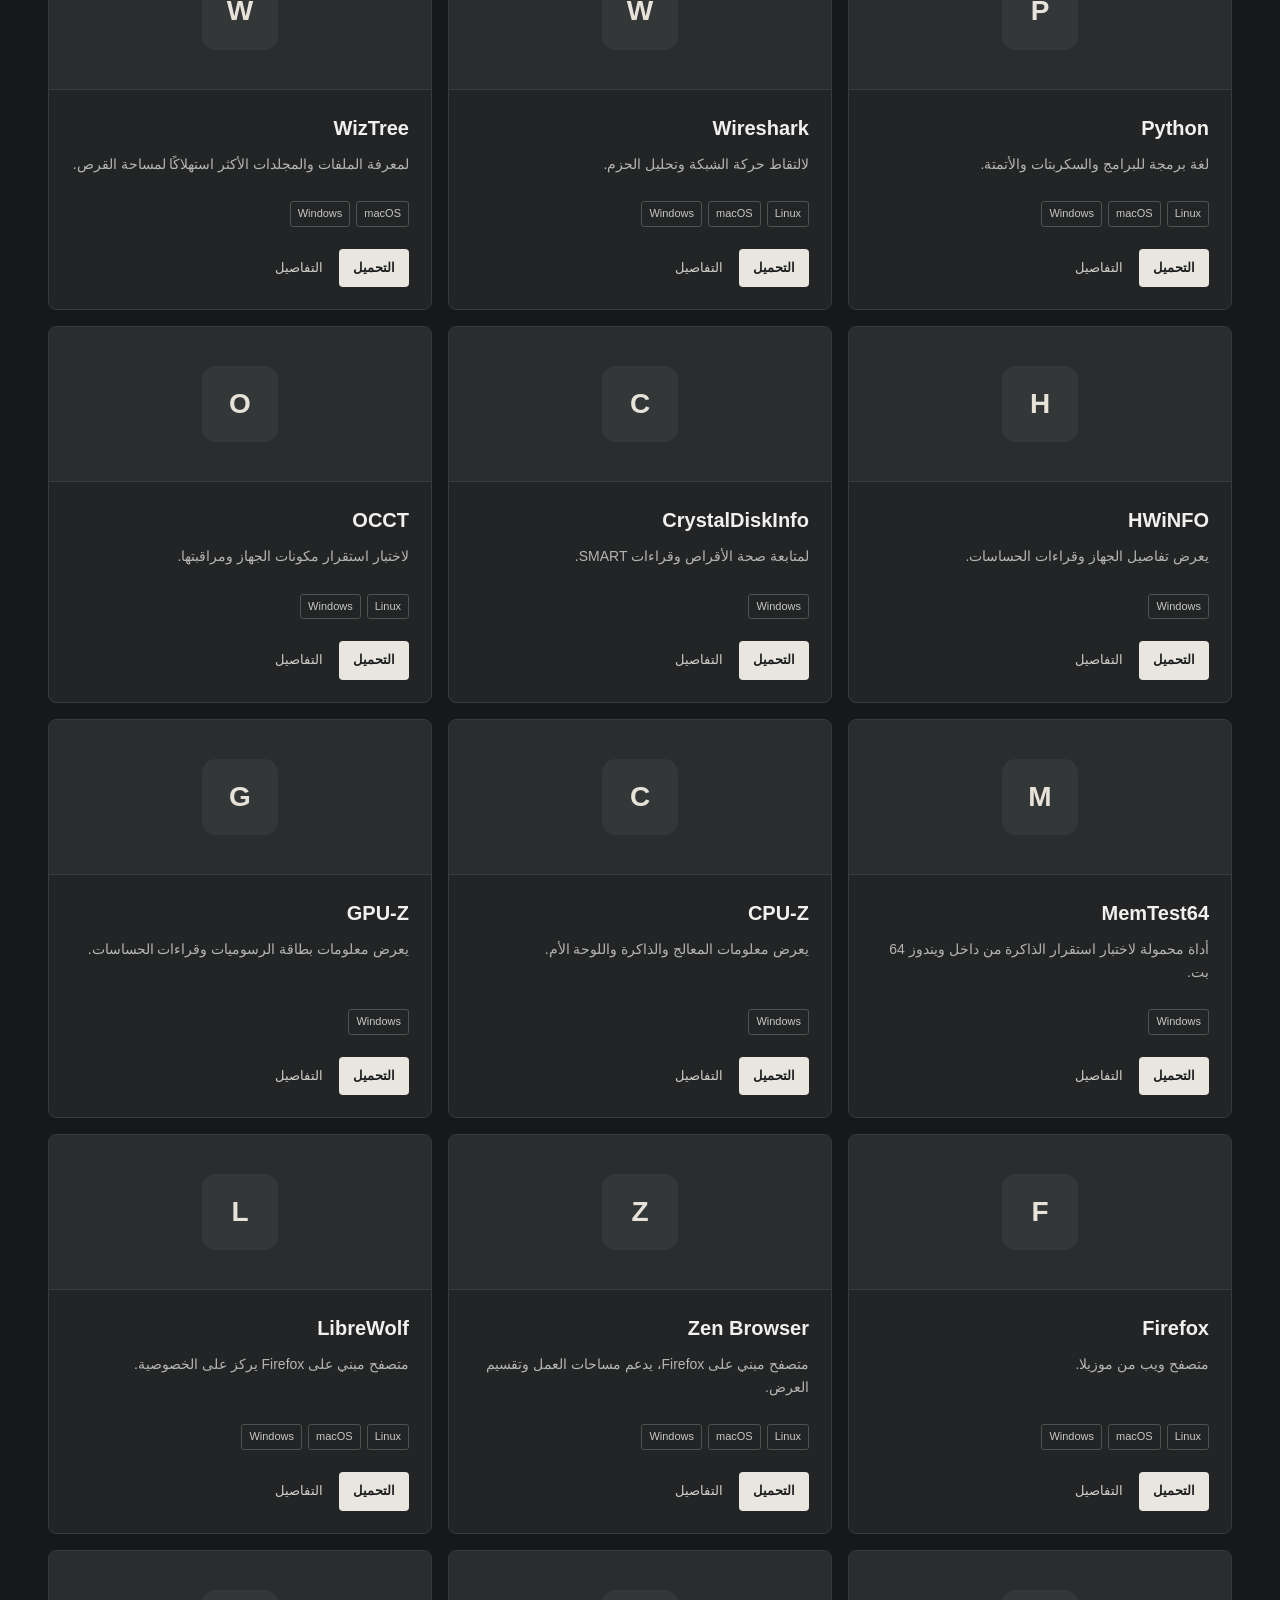
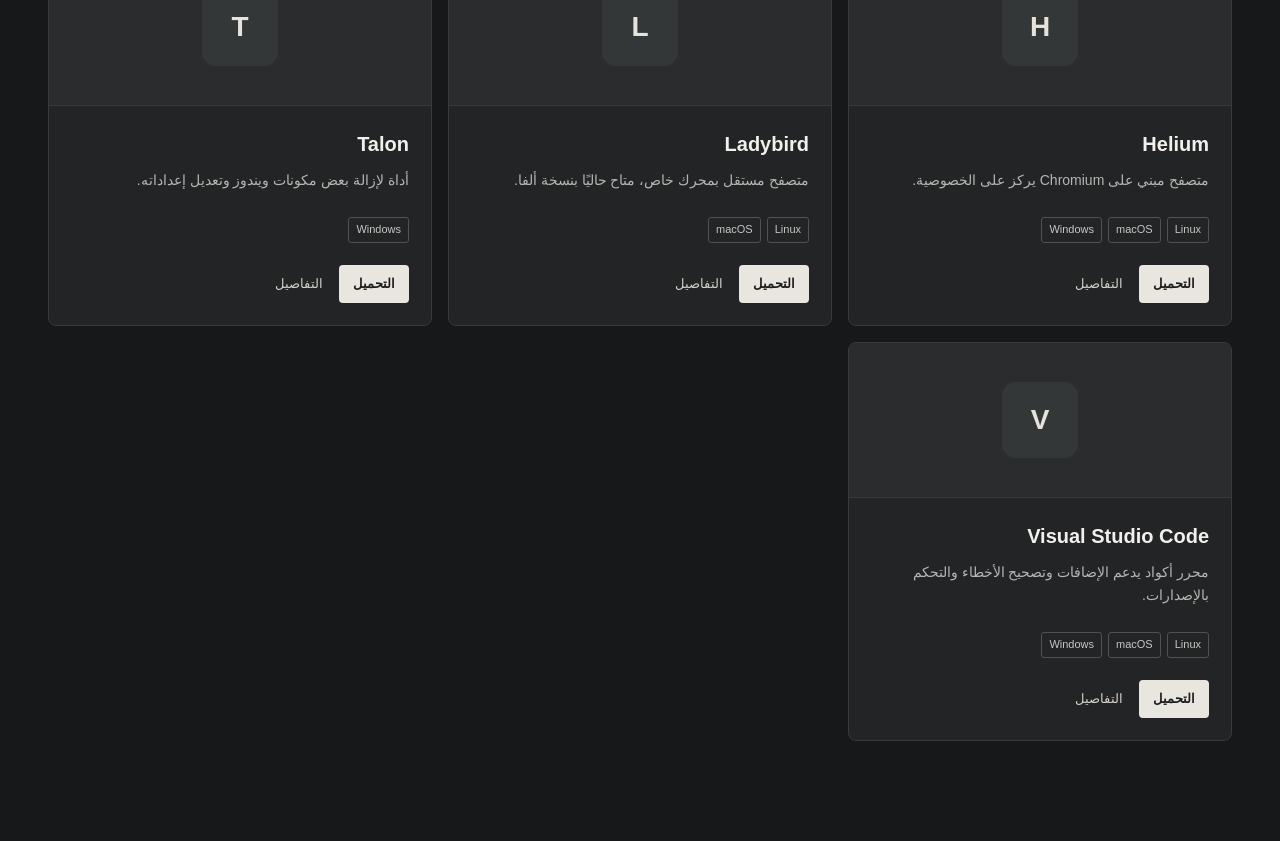
==== commit 8a4ad1d7: "Use TechPowerUp MemTest64" ====
--- a/index.html
+++ b/index.html
@@ -6,8 +6,8 @@
   <meta name="description" content="مجموعة مختارة من التطبيقات المفيدة لأجهزتك.">
   <title>My Little Toolbox</title>
   <link rel="stylesheet" href="styles.css?v=5">
-  <script src="data.js?v=5" defer></script>
-  <script src="details.js?v=5" defer></script>
+  <script src="data.js?v=6" defer></script>
+  <script src="details.js?v=6" defer></script>
   <script src="app.js?v=7" defer></script>
 </head>
 <body>
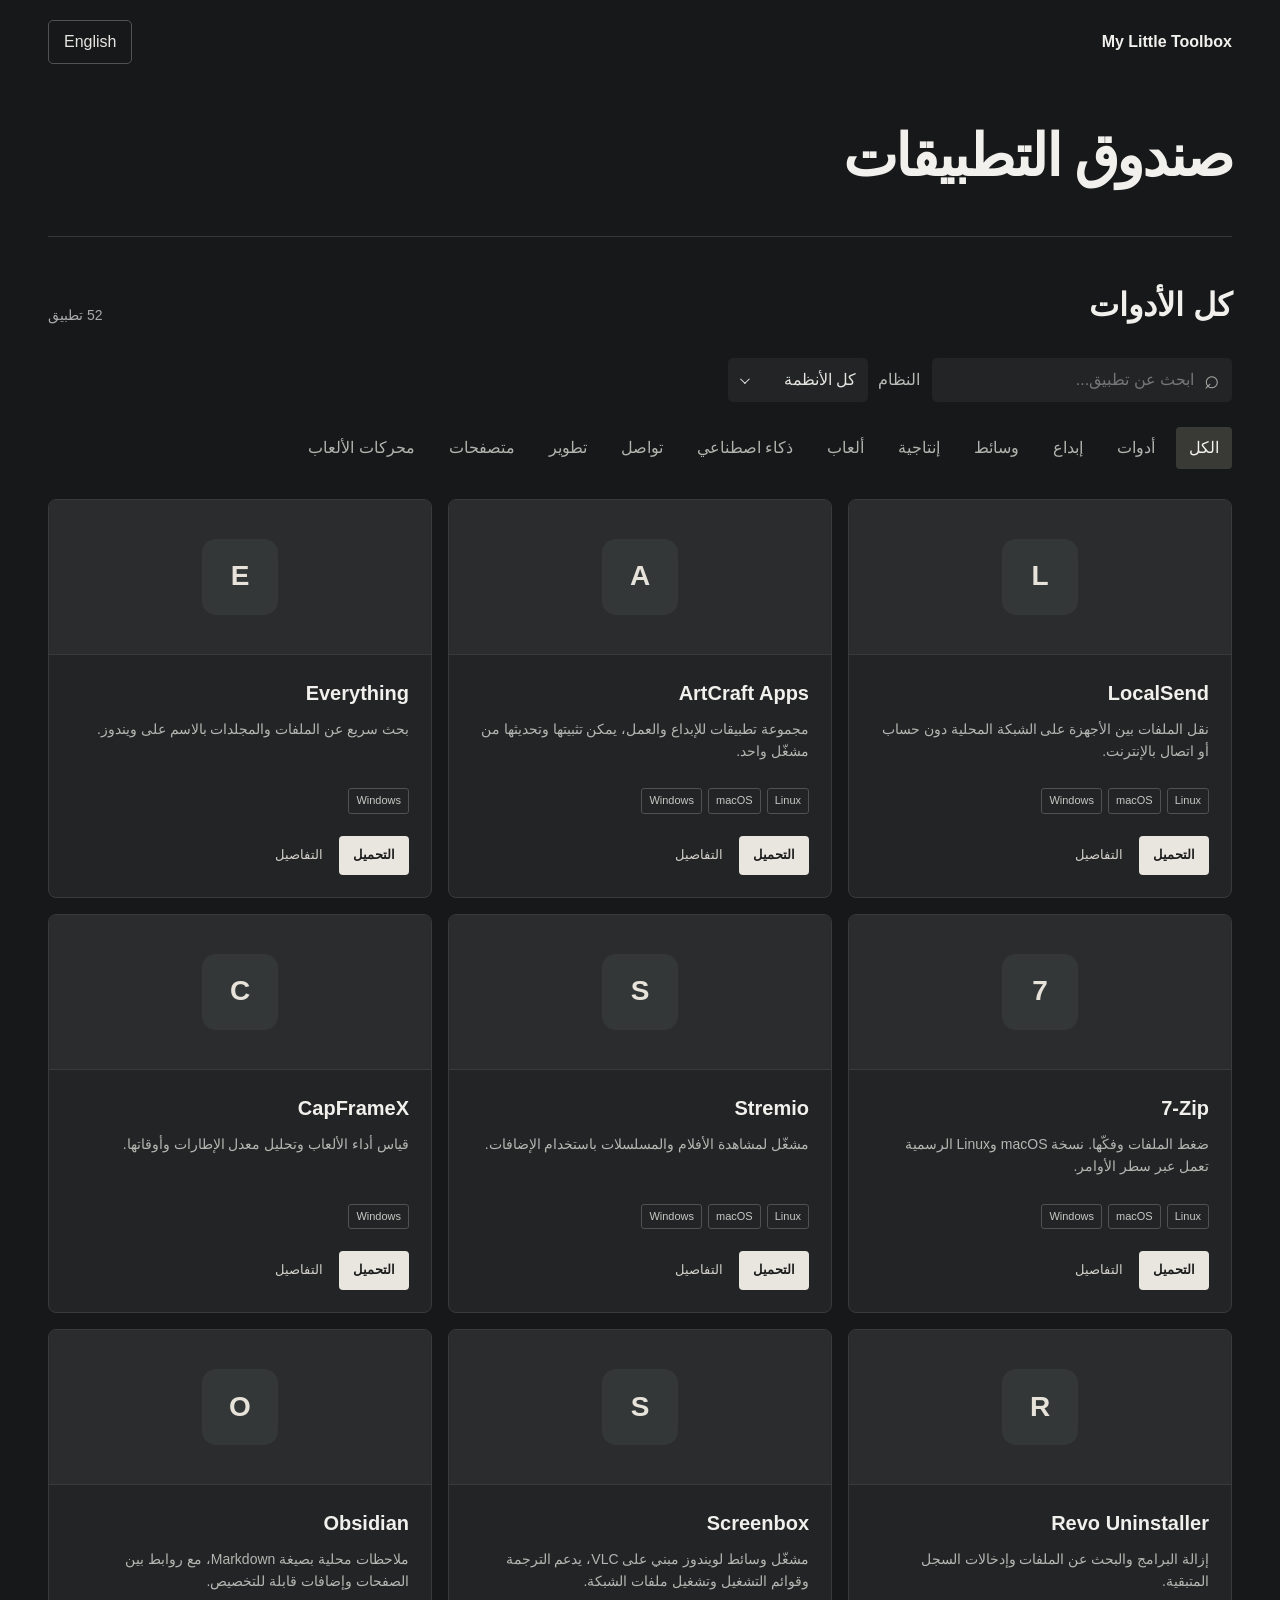
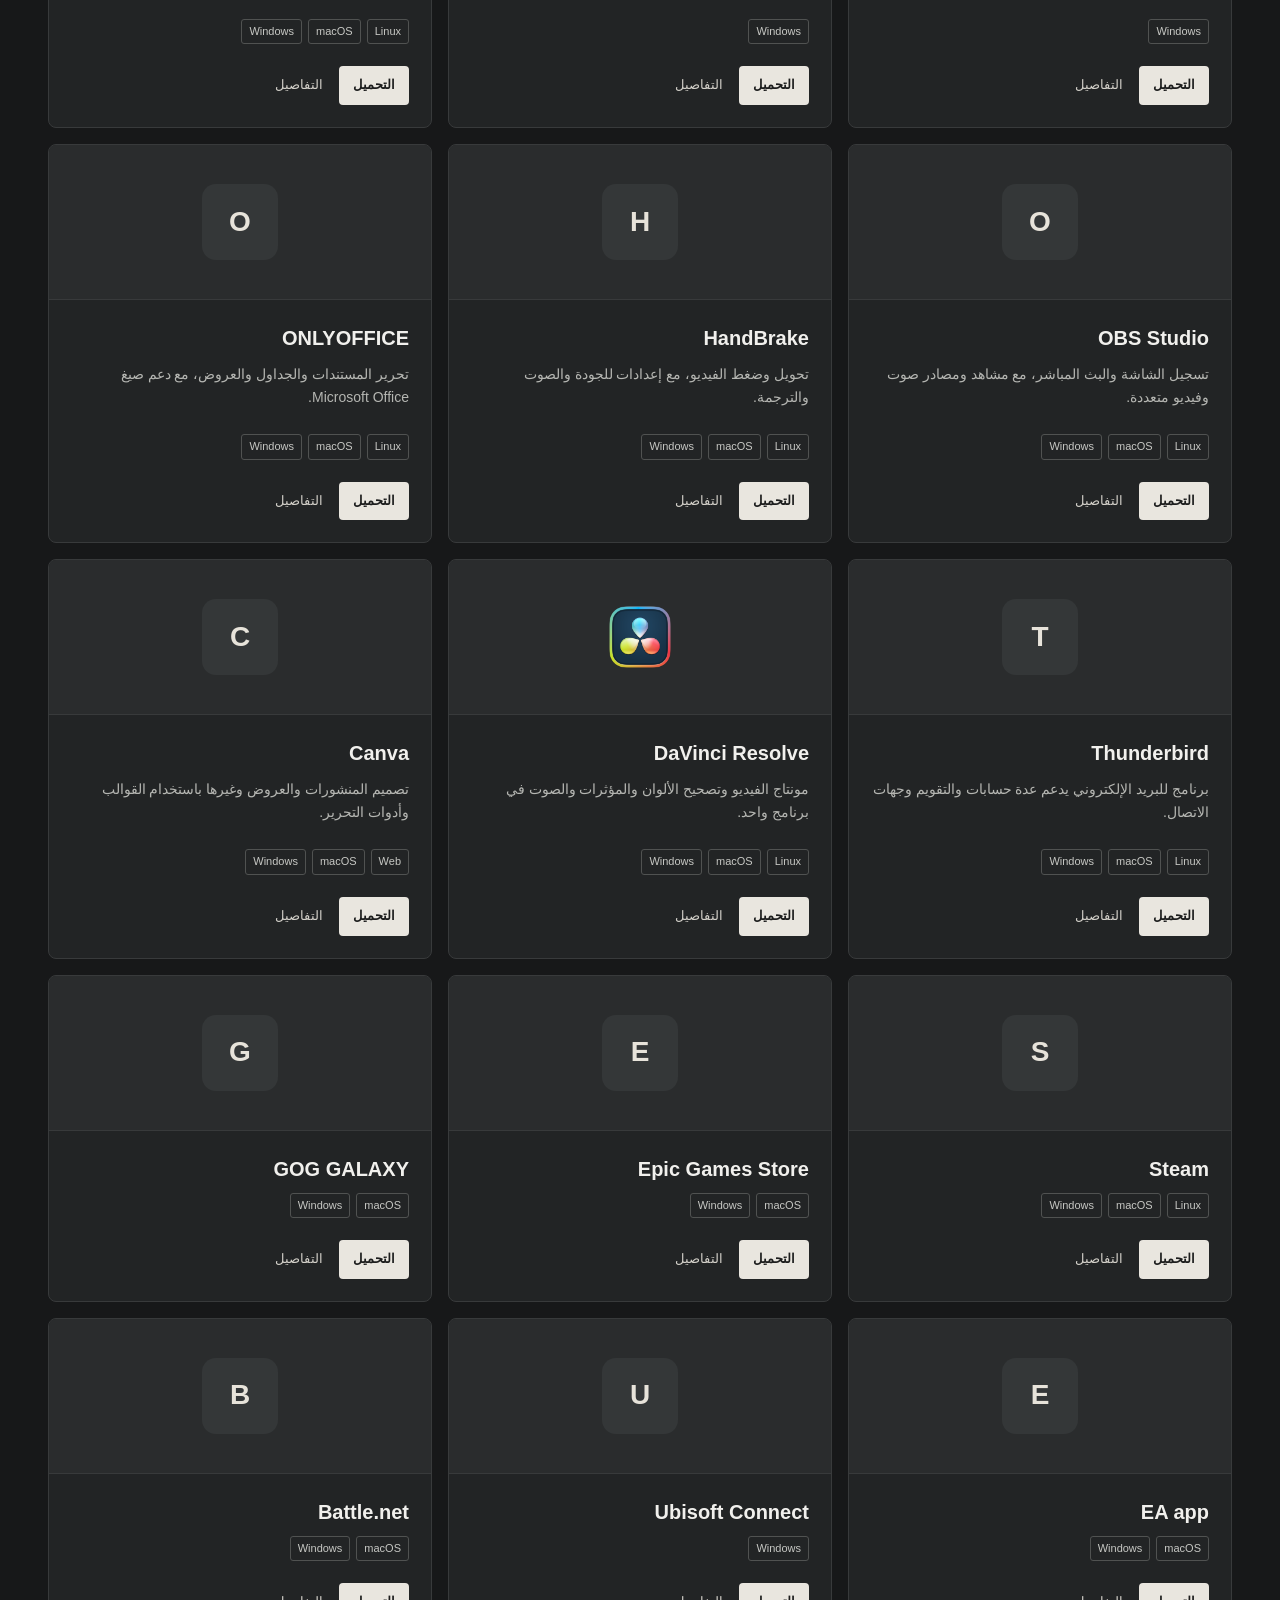
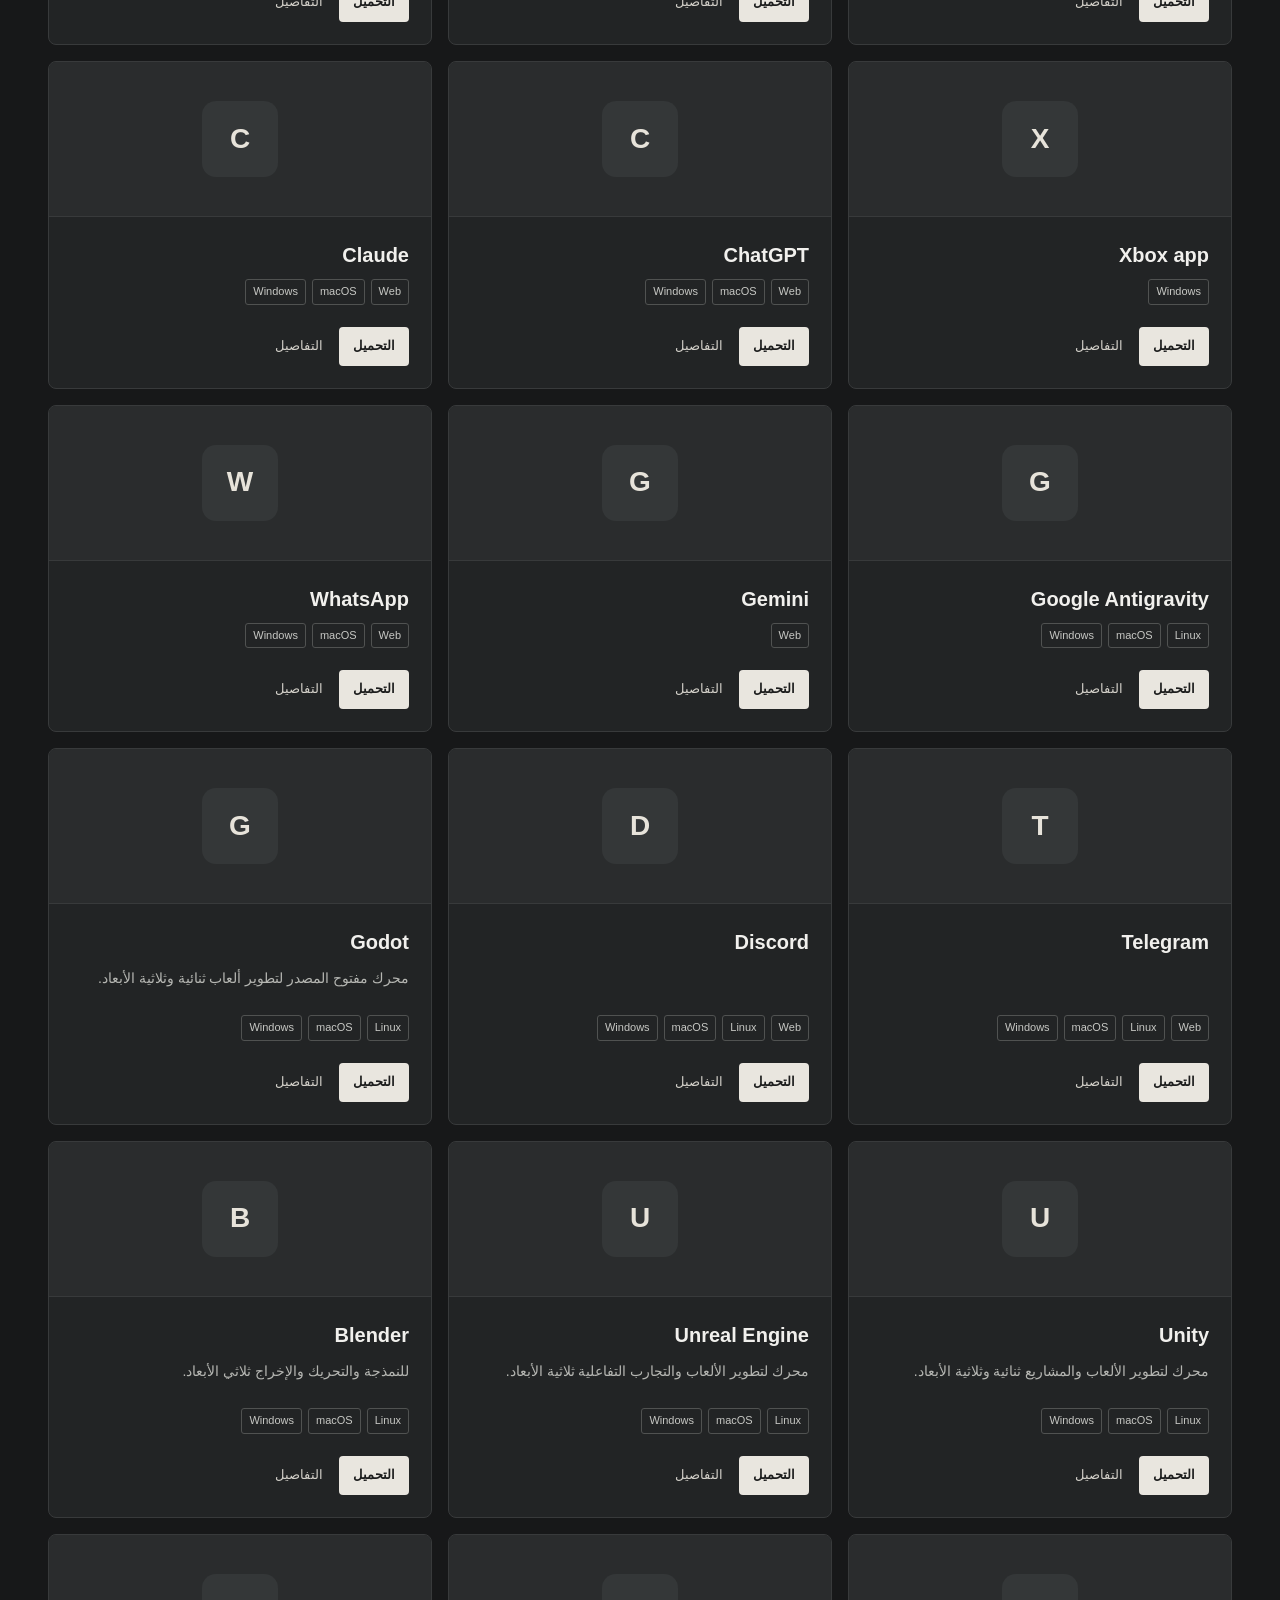
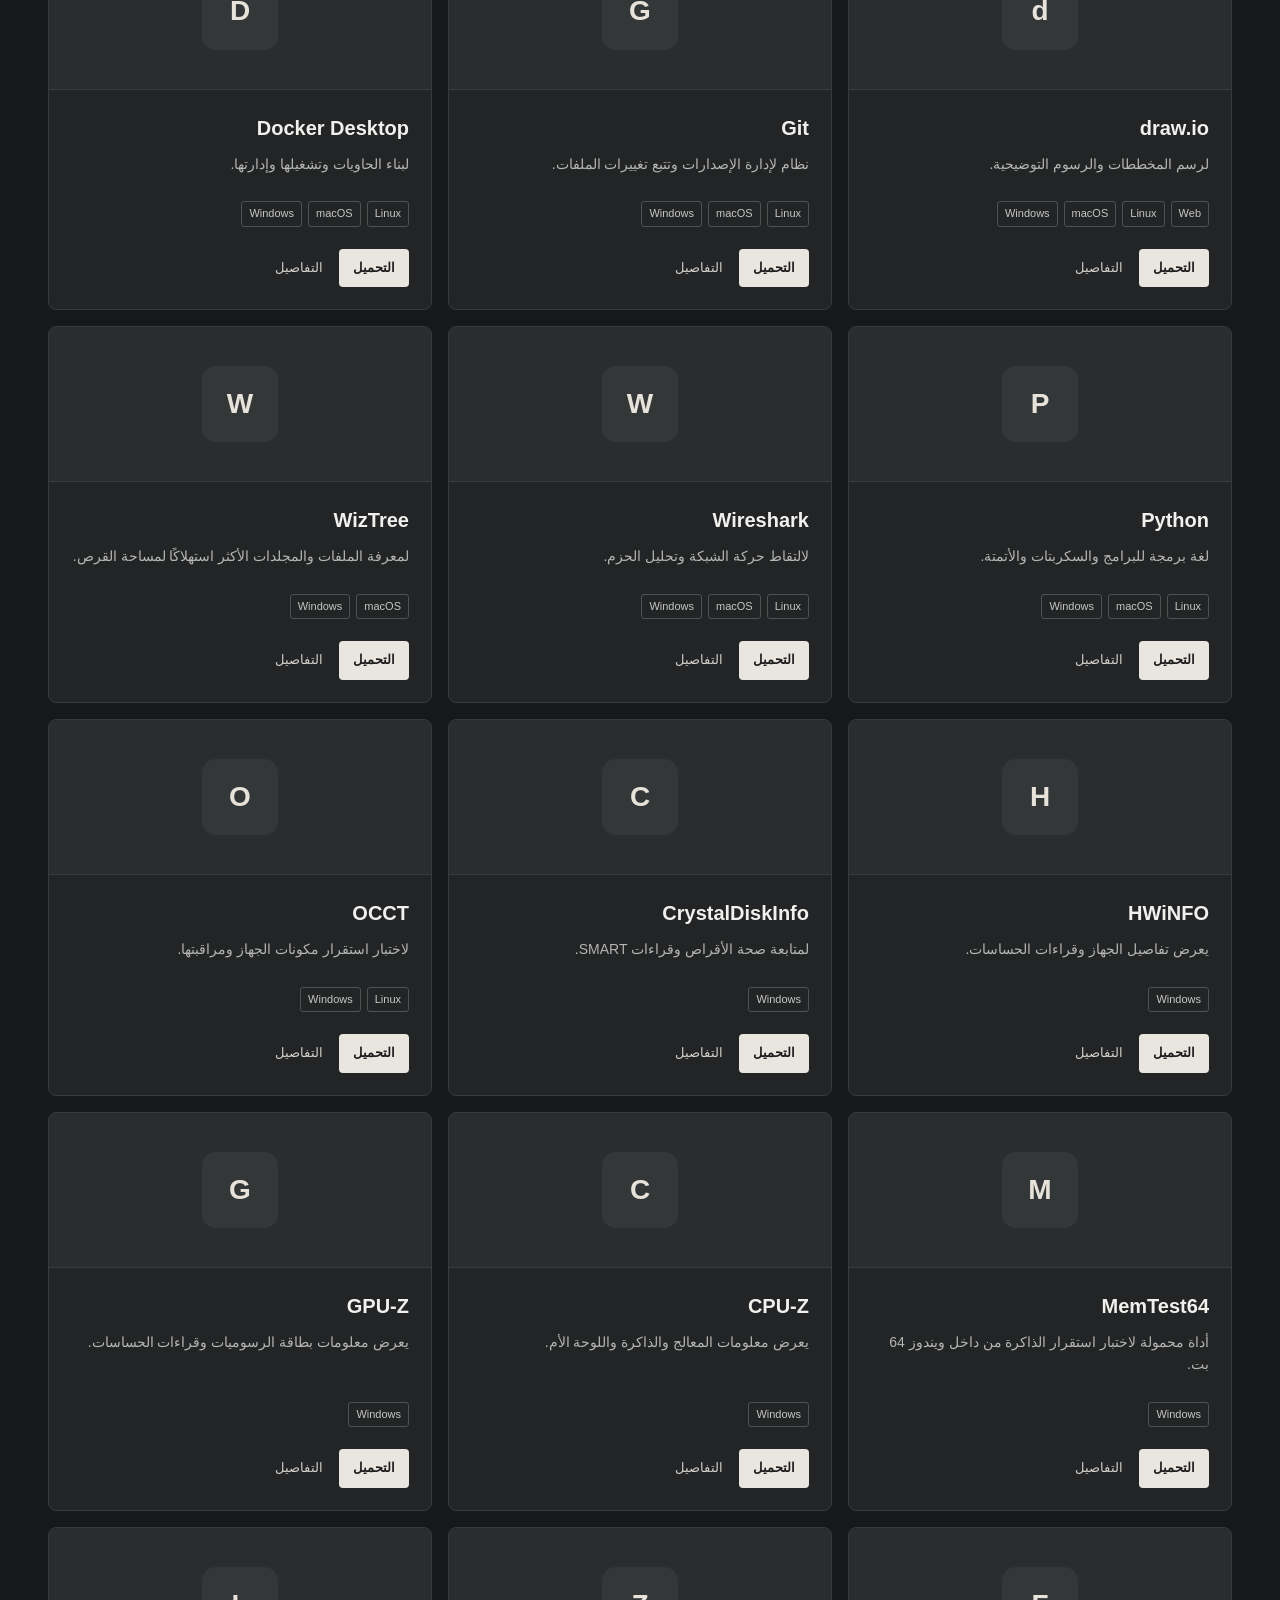
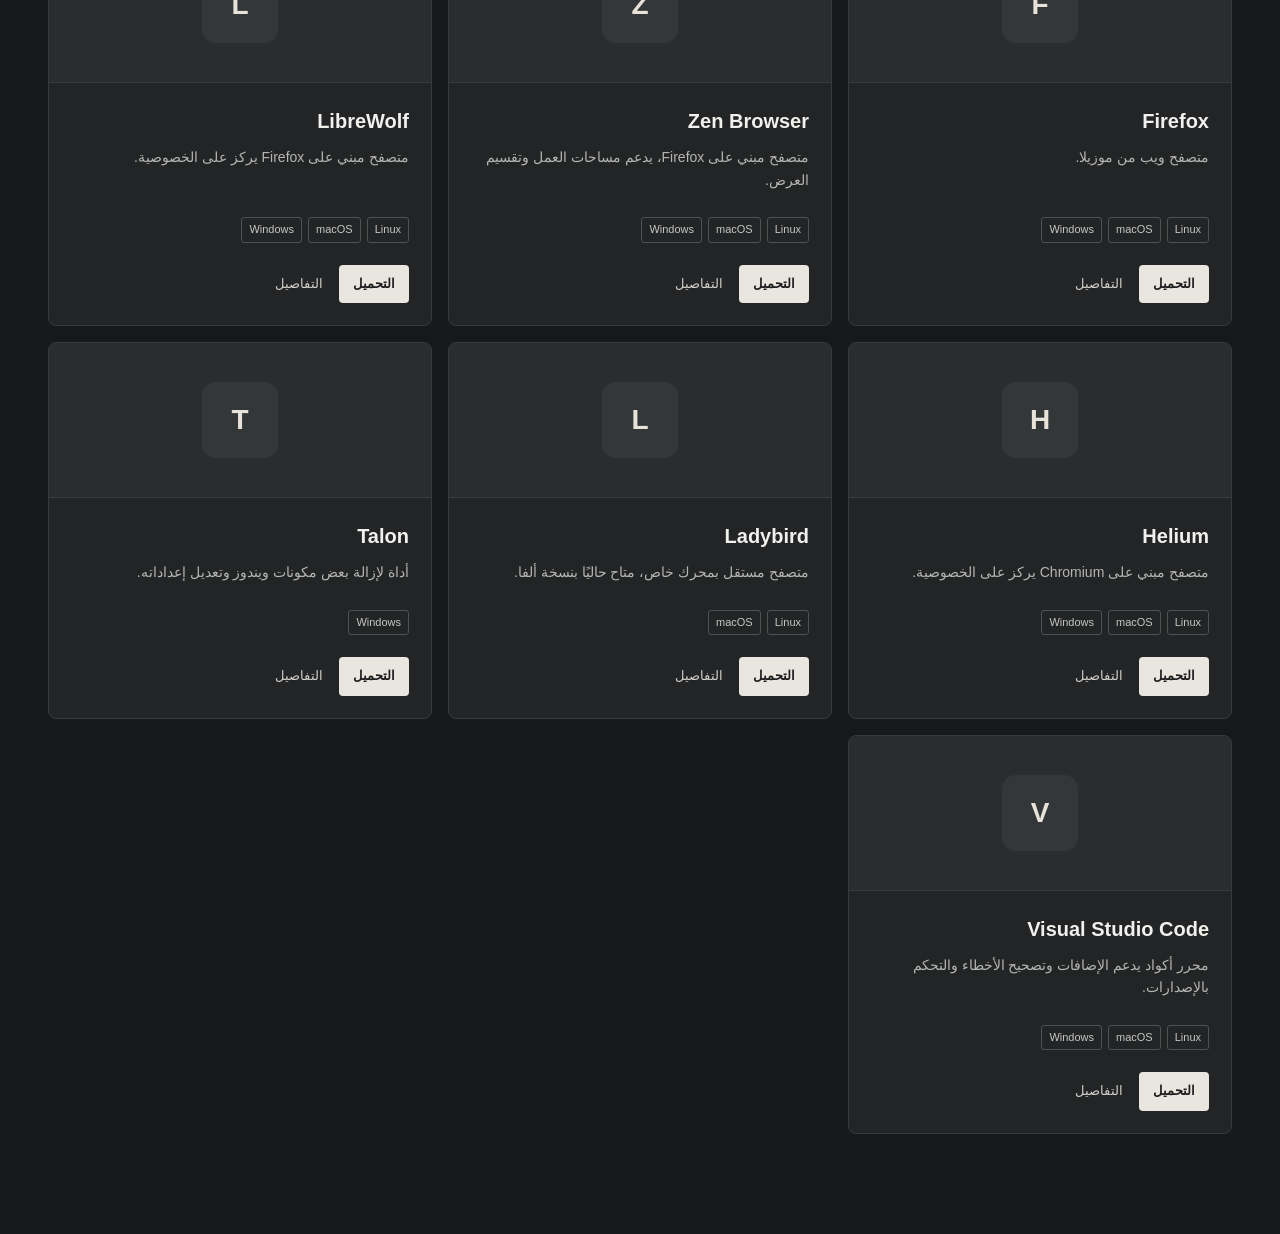
==== commit 4a95e355: "Add game engines" ====
--- a/index.html
+++ b/index.html
@@ -6,9 +6,9 @@
   <meta name="description" content="مجموعة مختارة من التطبيقات المفيدة لأجهزتك.">
   <title>My Little Toolbox</title>
   <link rel="stylesheet" href="styles.css?v=5">
-  <script src="data.js?v=6" defer></script>
-  <script src="details.js?v=6" defer></script>
-  <script src="app.js?v=7" defer></script>
+  <script src="data.js?v=7" defer></script>
+  <script src="details.js?v=7" defer></script>
+  <script src="app.js?v=8" defer></script>
 </head>
 <body>
   <header class="site-header"><a class="brand" href="./"><span>My Little Toolbox</span></a><div class="header-actions"><button id="language" class="language" type="button" lang="en">English</button></div></header>
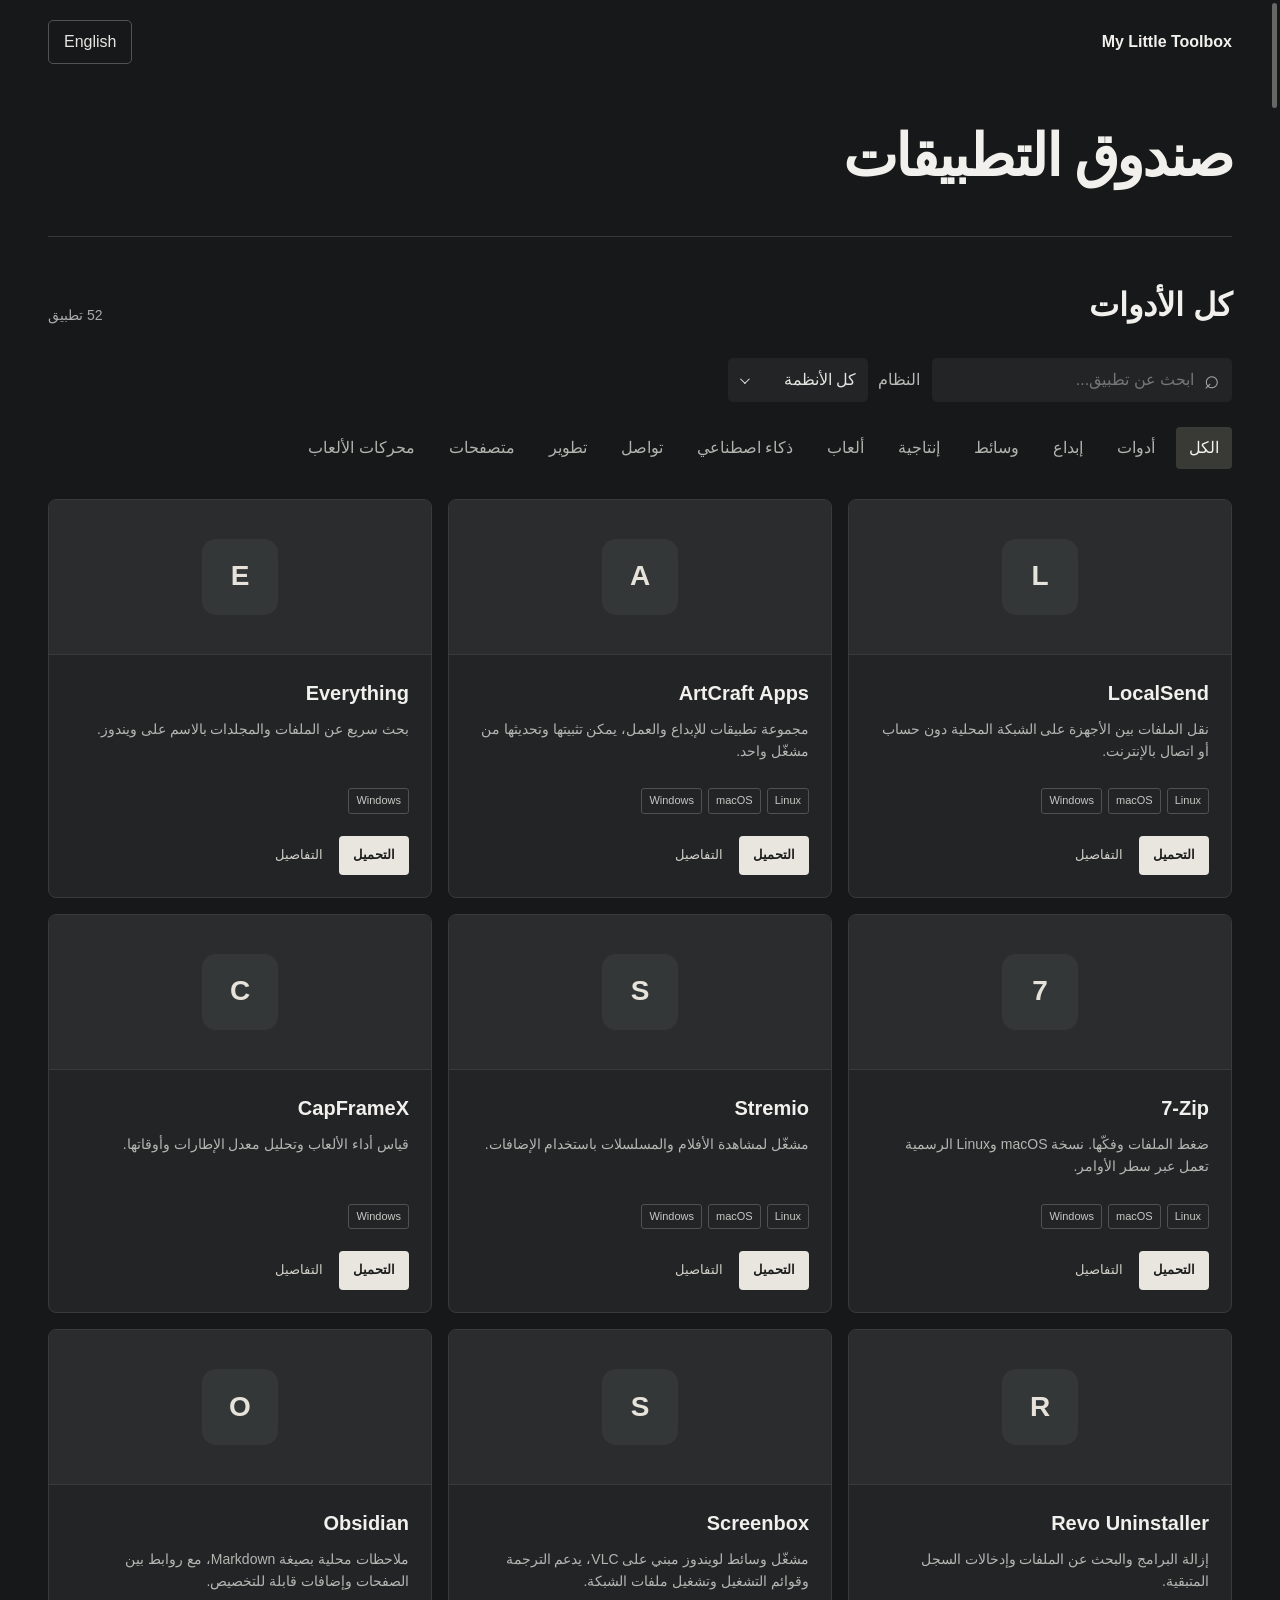
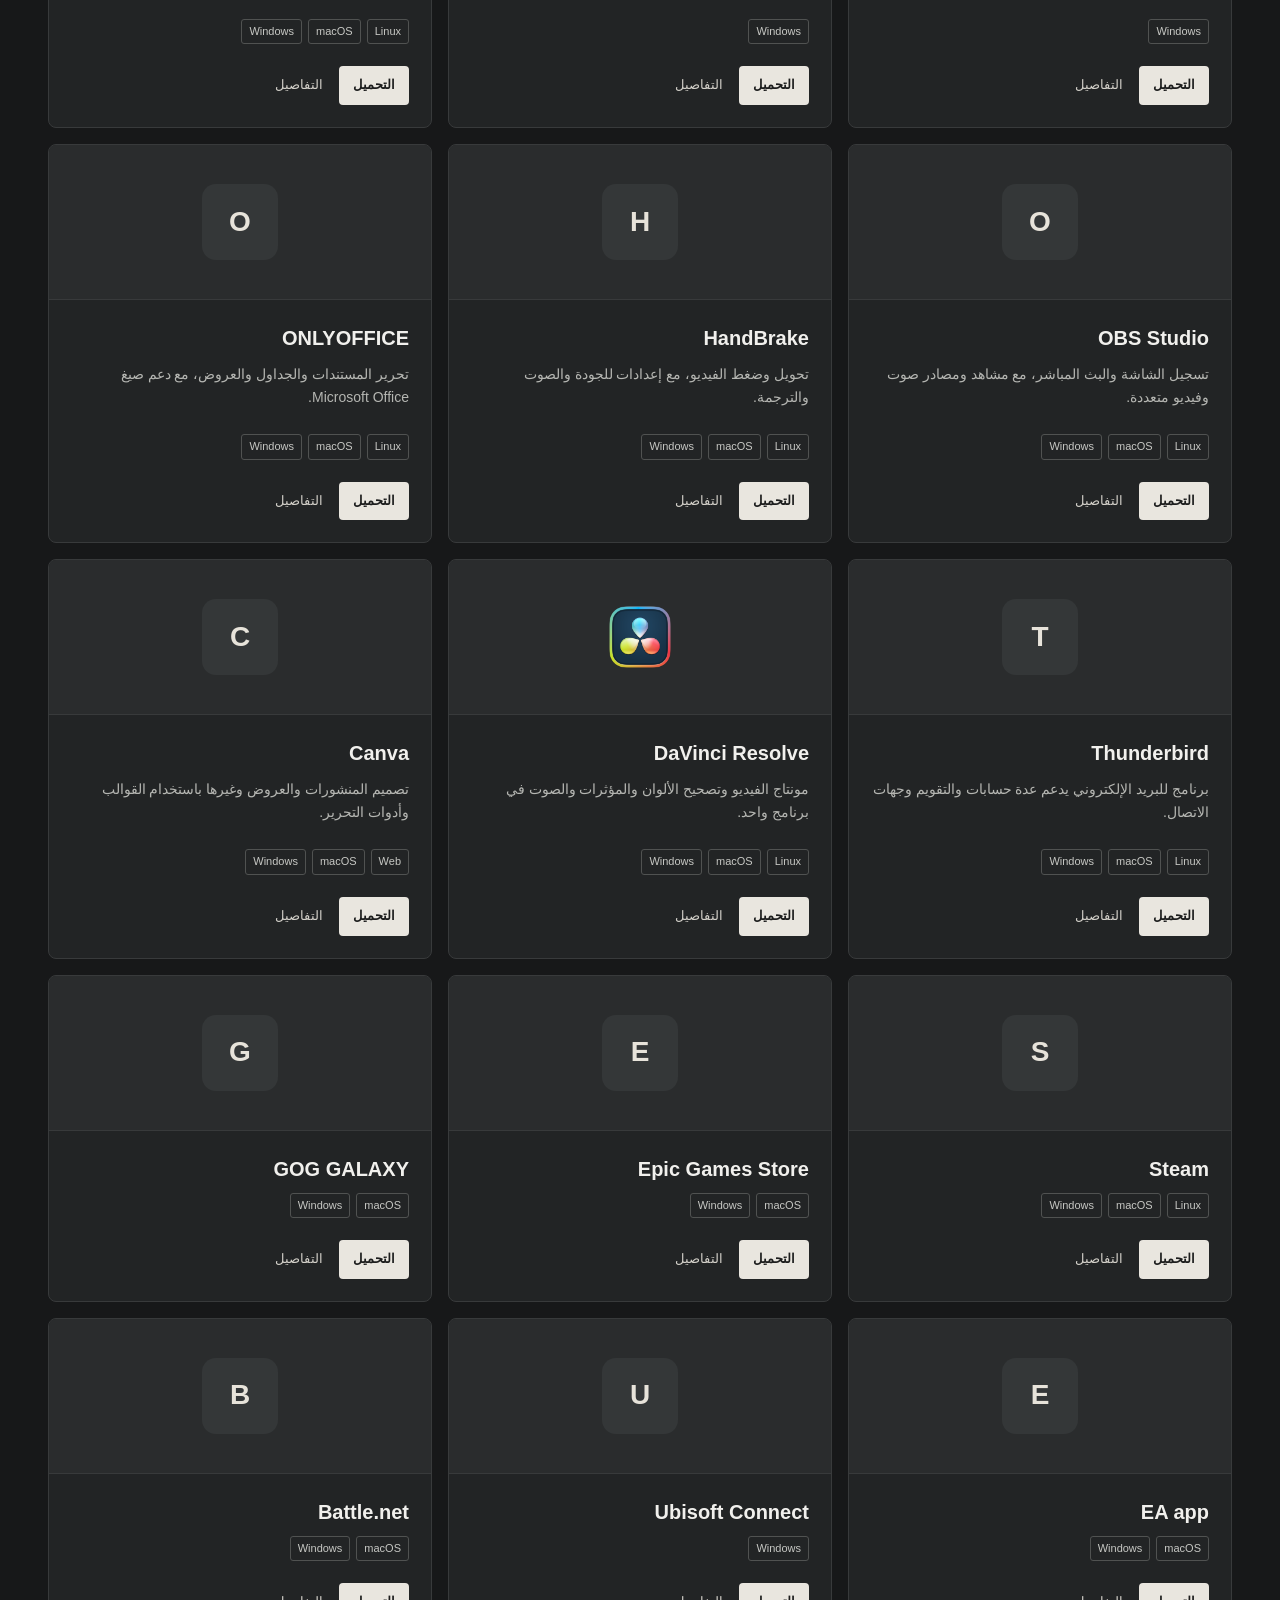
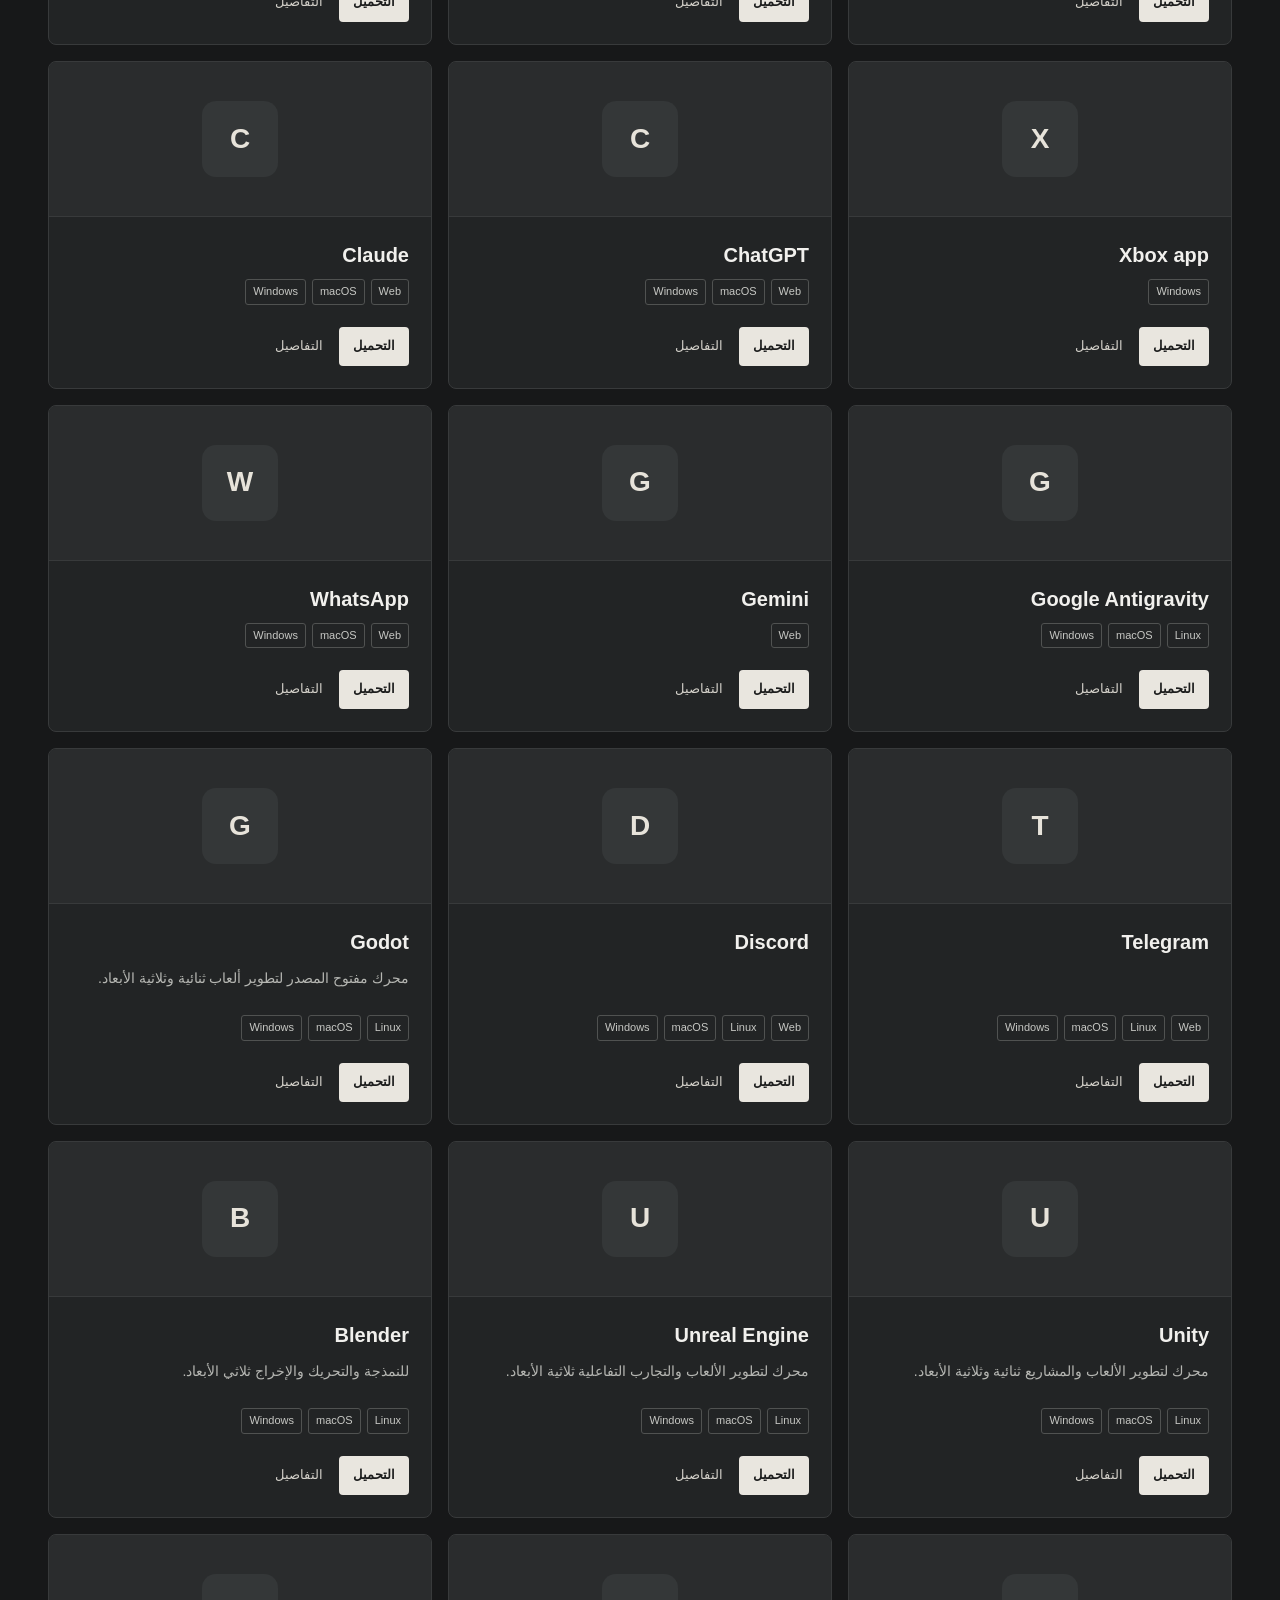
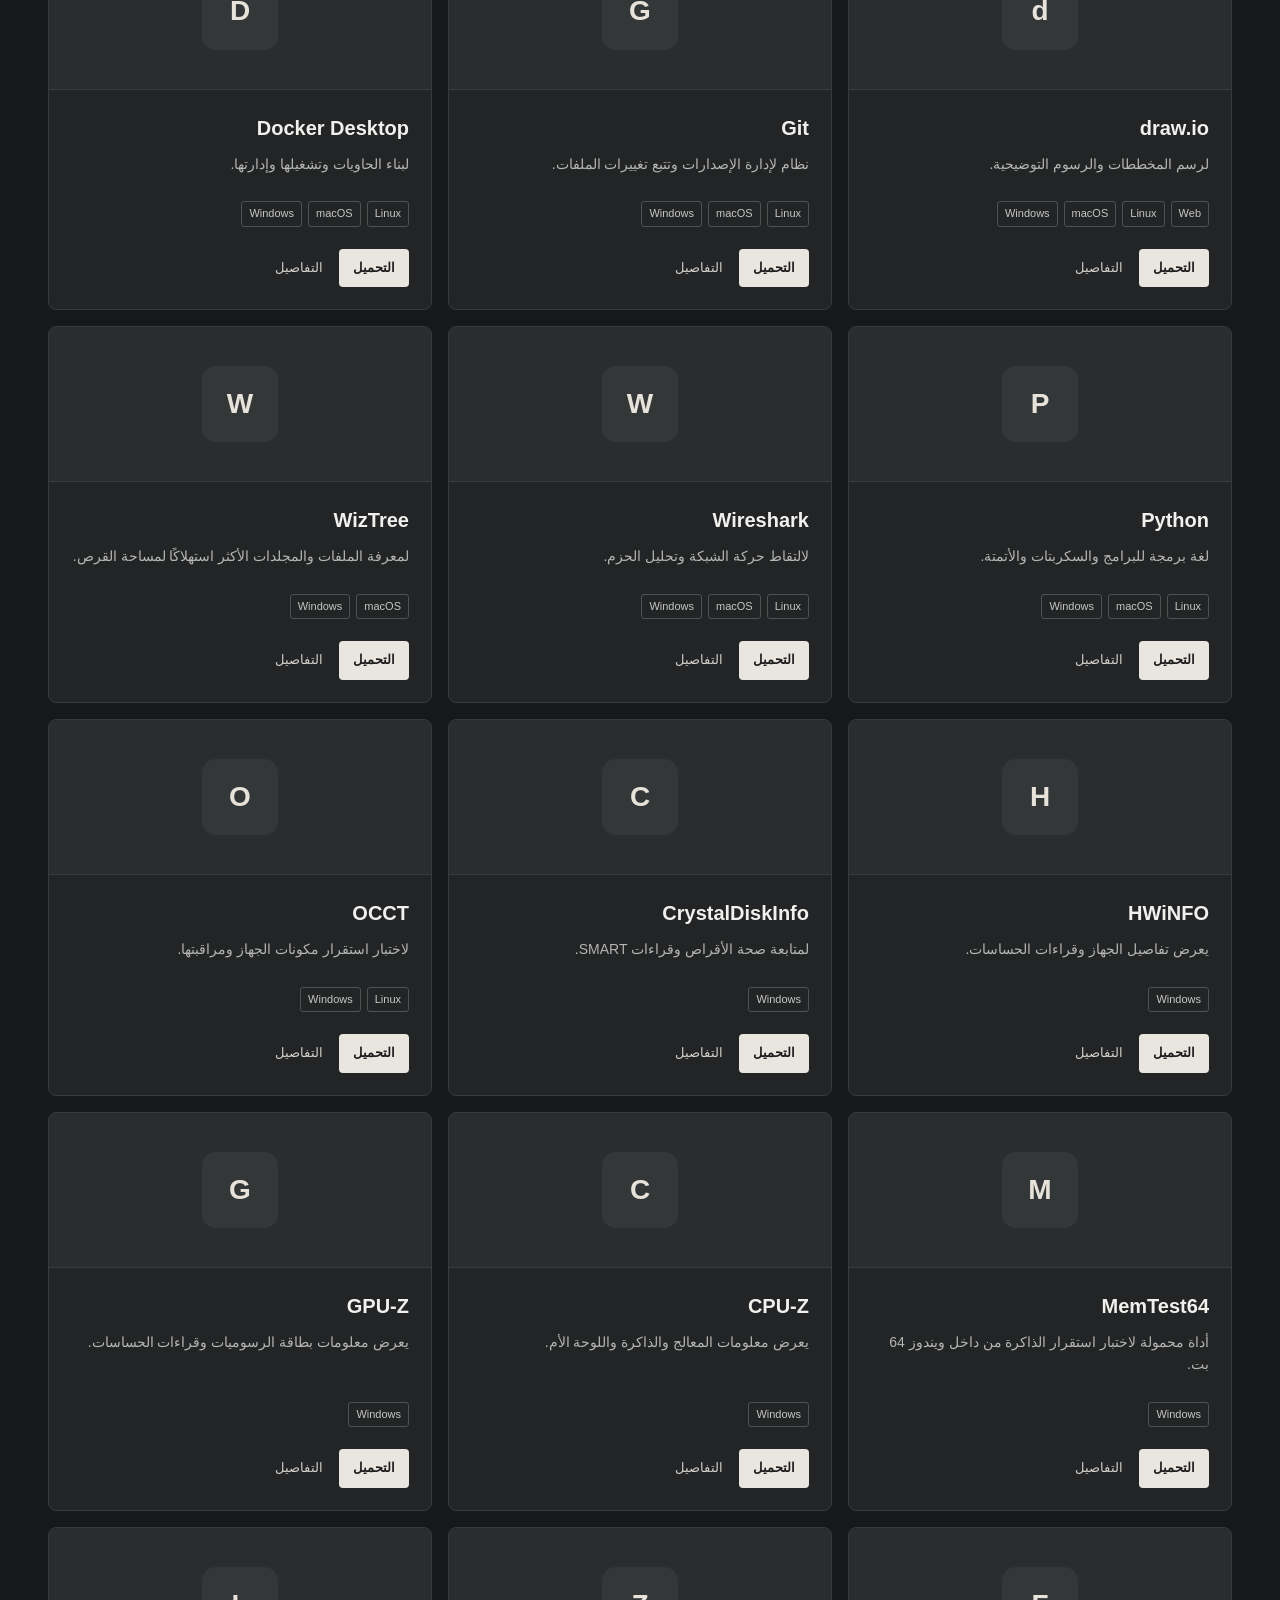
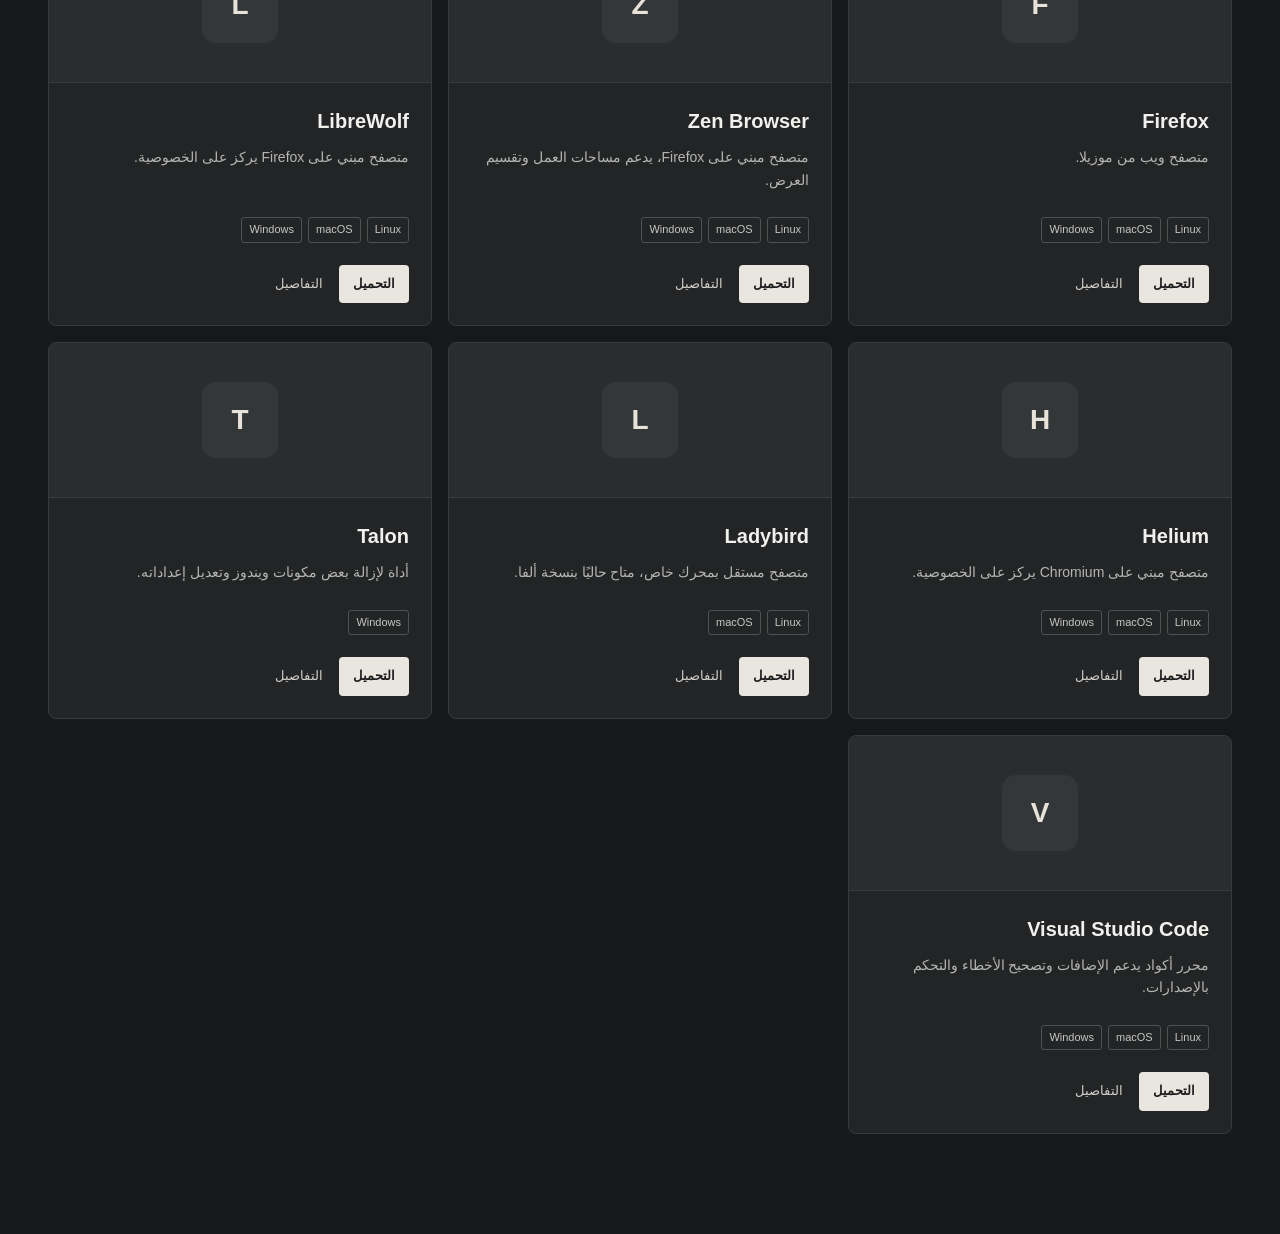
==== commit 402c1832: "Remove native scrollbar arrows" ====
--- a/index.html
+++ b/index.html
@@ -5,11 +5,11 @@
   <meta name="viewport" content="width=device-width, initial-scale=1">
   <meta name="description" content="مجموعة مختارة من التطبيقات المفيدة لأجهزتك.">
   <title>My Little Toolbox</title>
-  <link rel="stylesheet" href="styles.css?v=5">
+  <link rel="stylesheet" href="styles.css?v=6">
   <script src="data.js?v=7" defer></script>
   <script src="details.js?v=7" defer></script>
   <script src="app.js?v=8" defer></script>
-</head>
+<script src="scrollbar.js?v=1" defer></script></head>
 <body>
   <header class="site-header"><a class="brand" href="./"><span>My Little Toolbox</span></a><div class="header-actions"><button id="language" class="language" type="button" lang="en">English</button></div></header>
   <main class="wrap">
--- a/styles.css
+++ b/styles.css
@@ -38,3 +38,10 @@
 ::-webkit-scrollbar-thumb:hover{background:#888a87}
 ::-webkit-scrollbar-button{display:none;width:0;height:0}
 @media(max-width:580px){.platform-label{justify-content:flex-start}}
+
+/* Keep page scrolling native while hiding platform scrollbar buttons. */
+html.custom-page-scrollbar{scrollbar-width:none}
+html.custom-page-scrollbar::-webkit-scrollbar{display:none}
+.page-scrollbar{position:fixed;z-index:20;inset-block:3px;right:2px;width:10px;touch-action:none}
+.page-scrollbar-thumb{position:absolute;top:0;right:1px;width:5px;background:#666866;border-radius:8px;will-change:transform}
+.page-scrollbar:hover .page-scrollbar-thumb{background:#888a87}
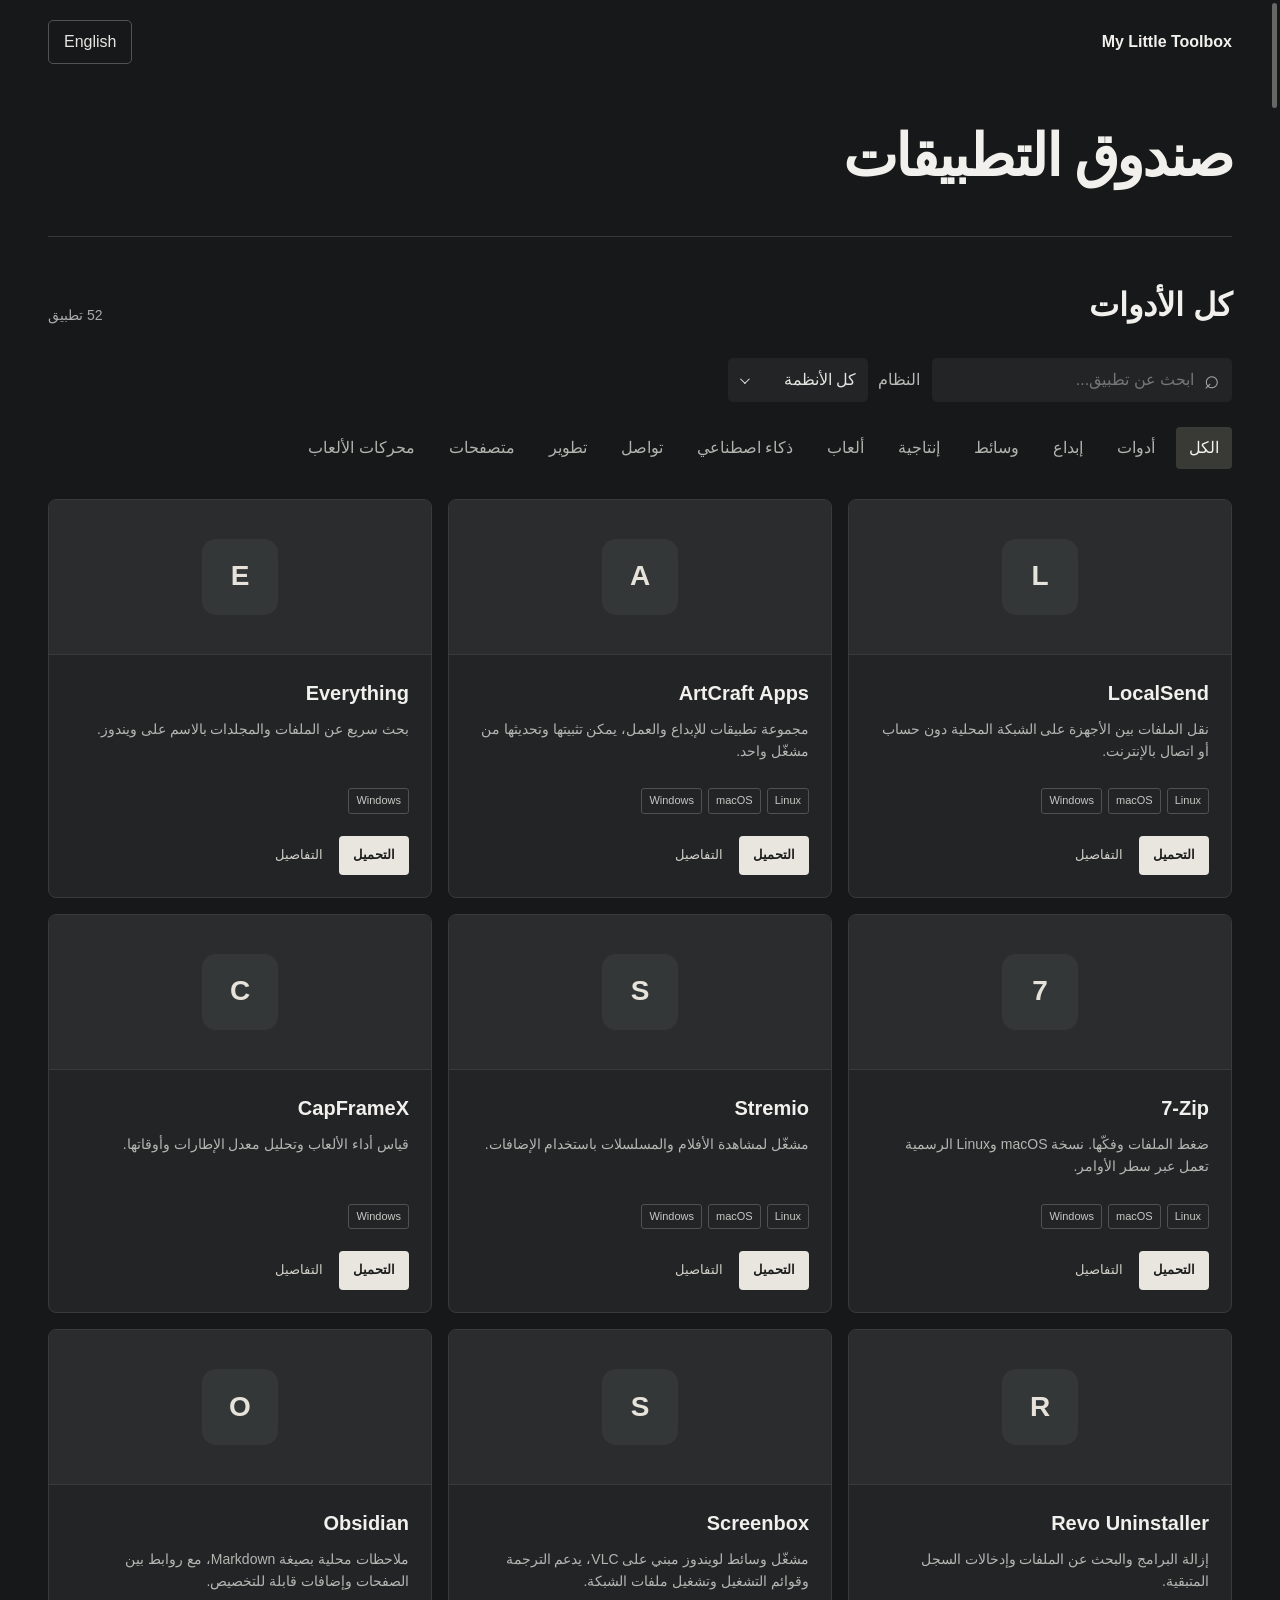
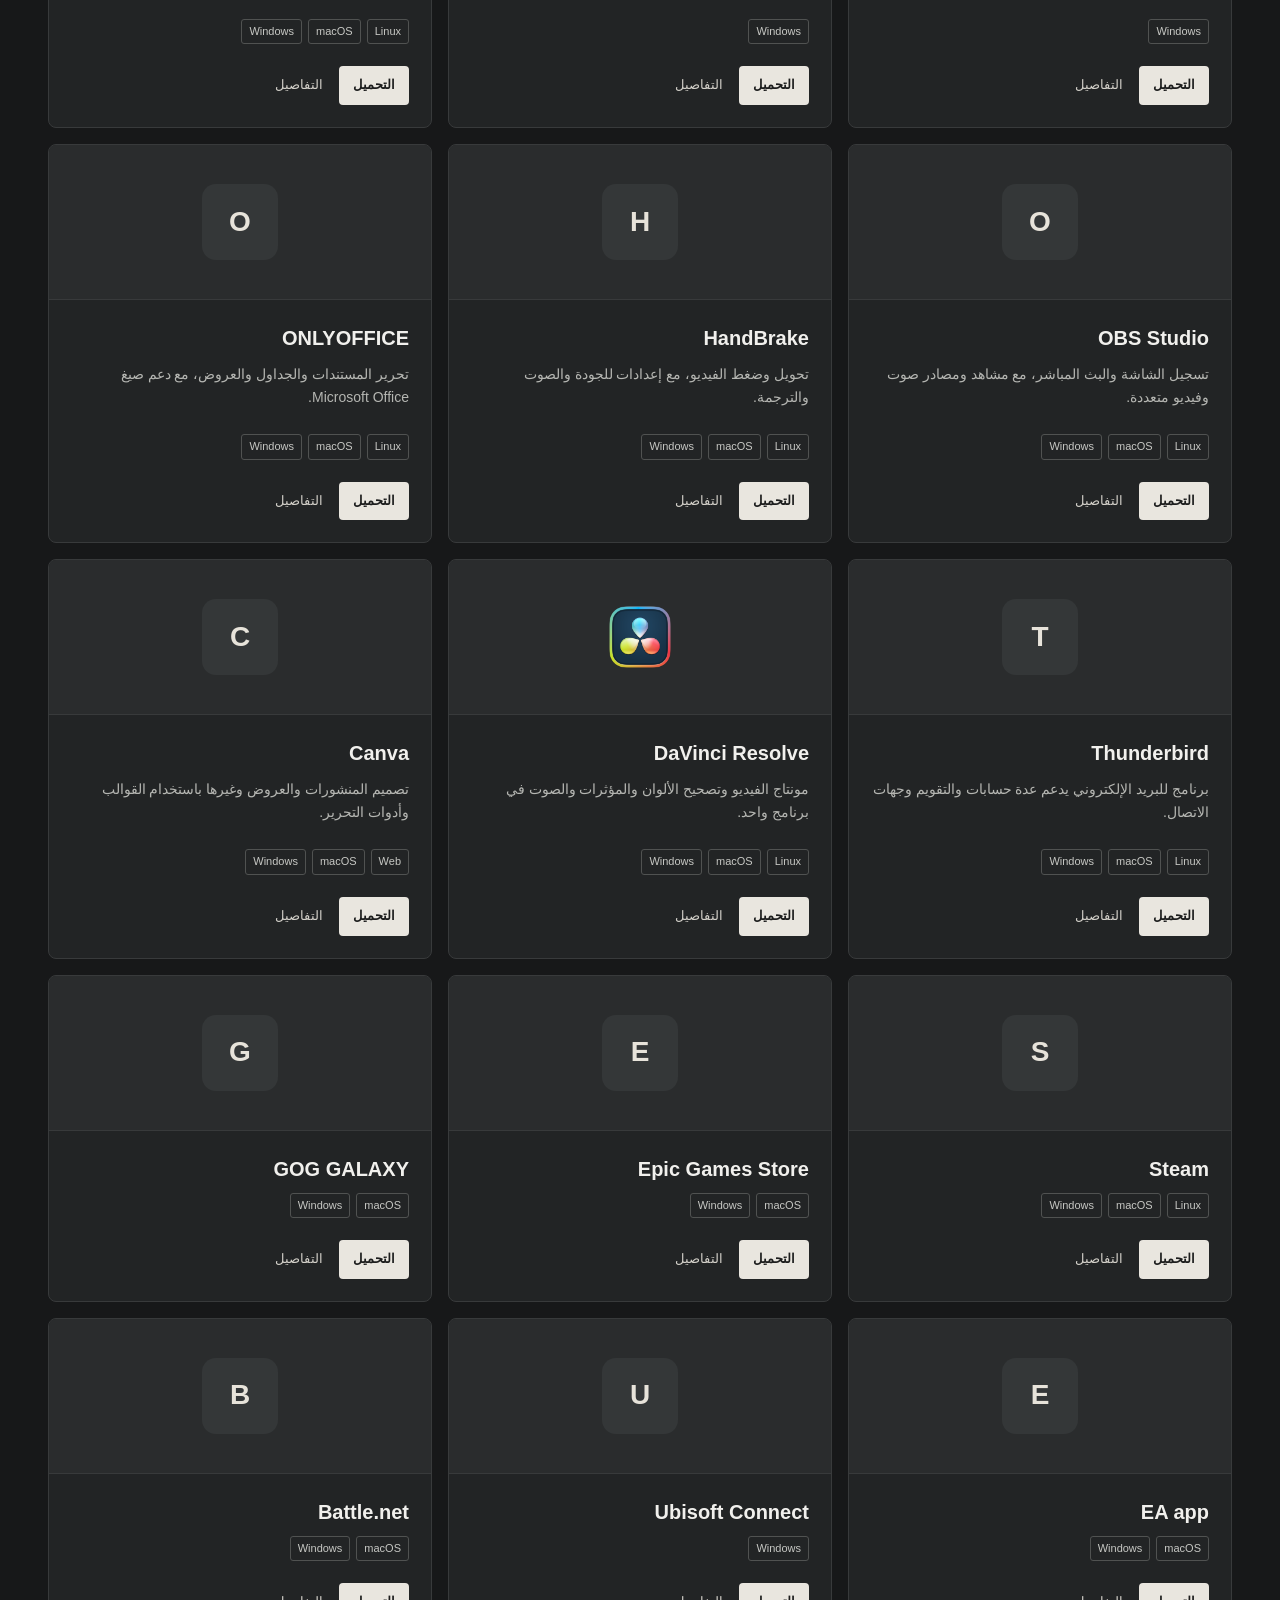
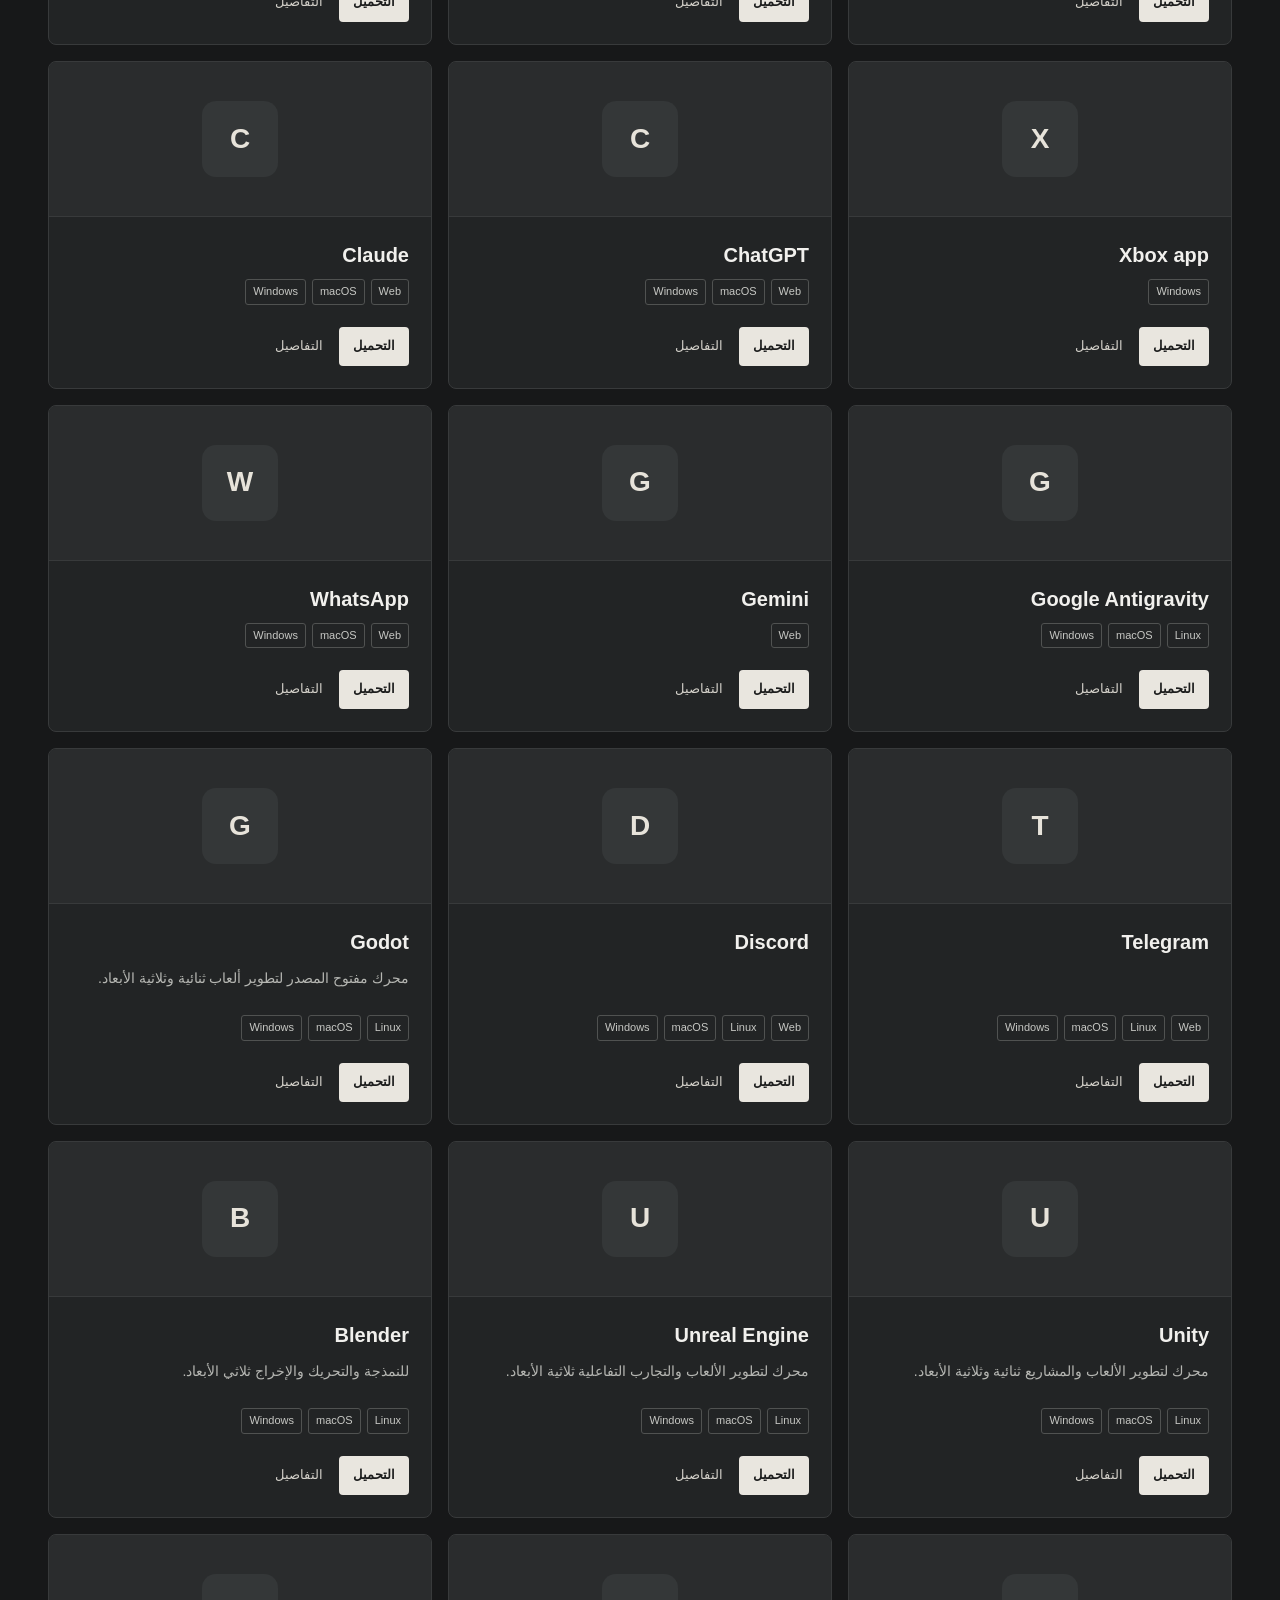
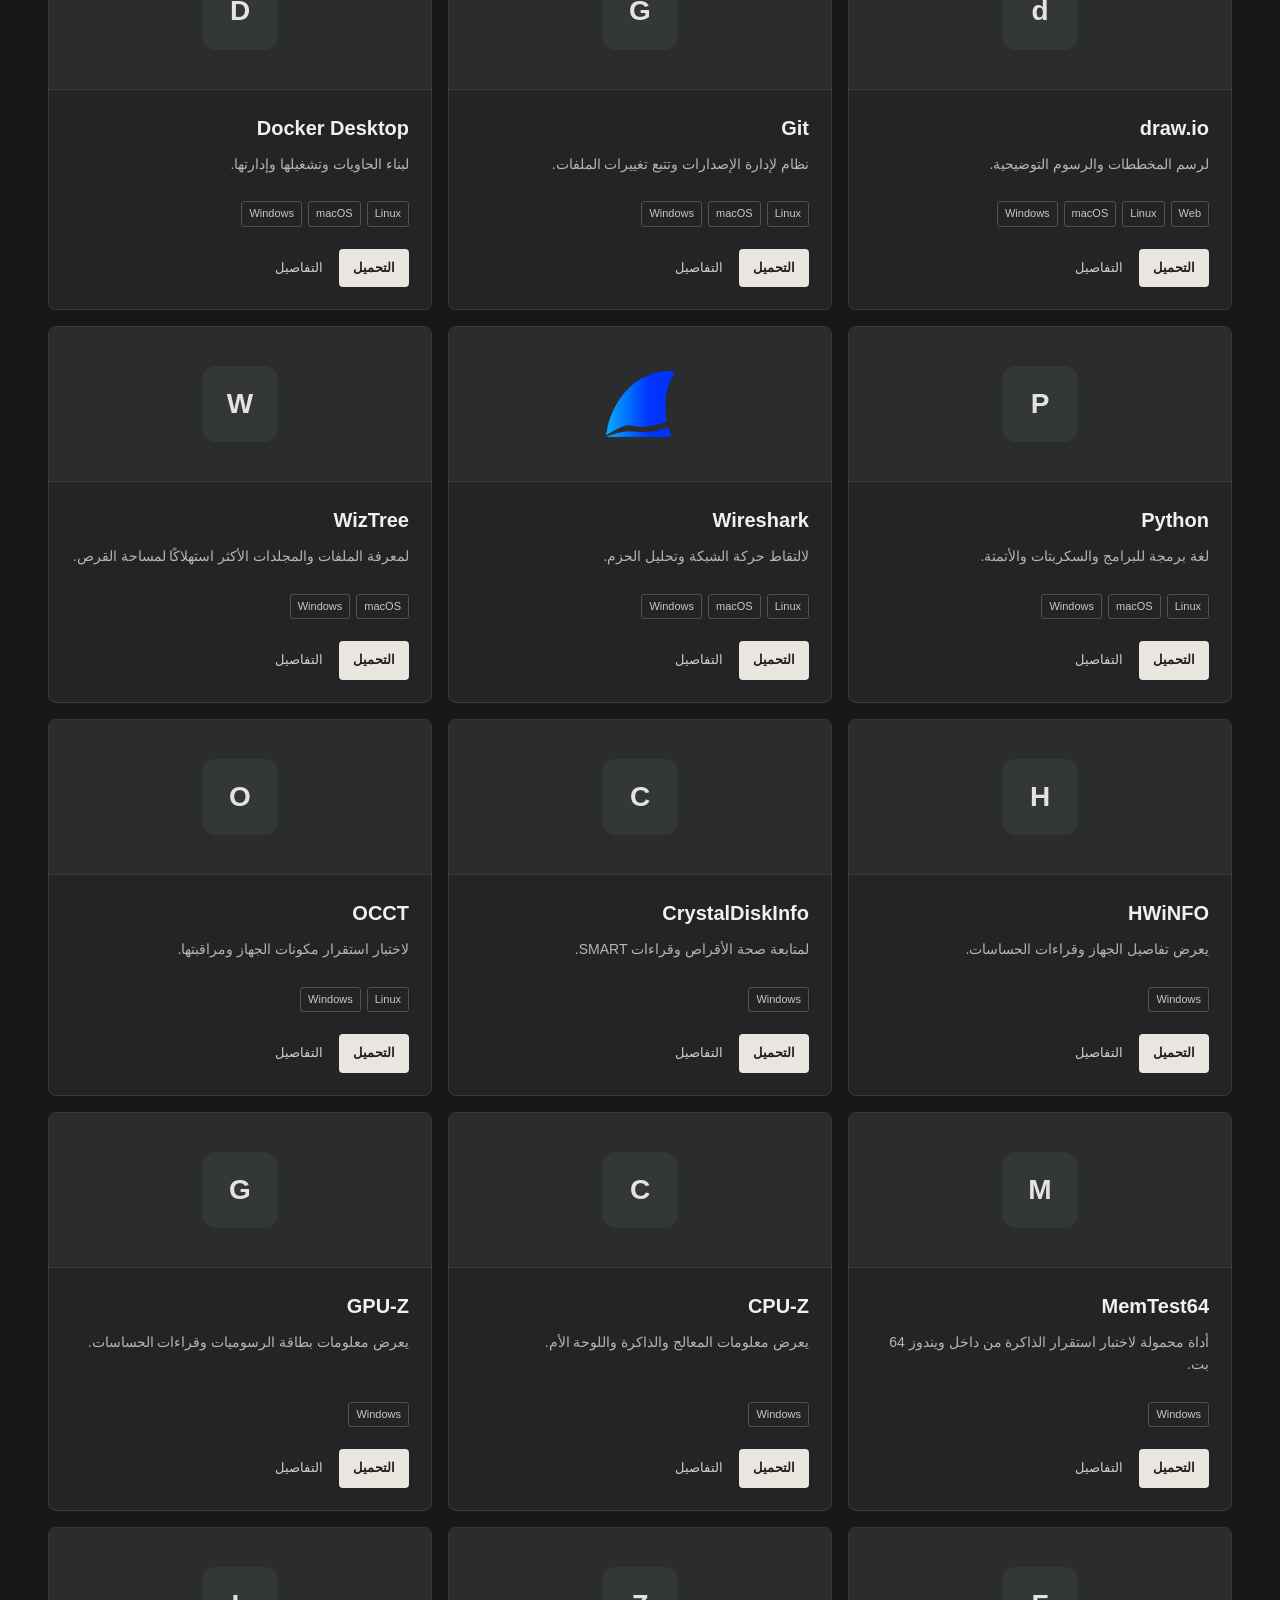
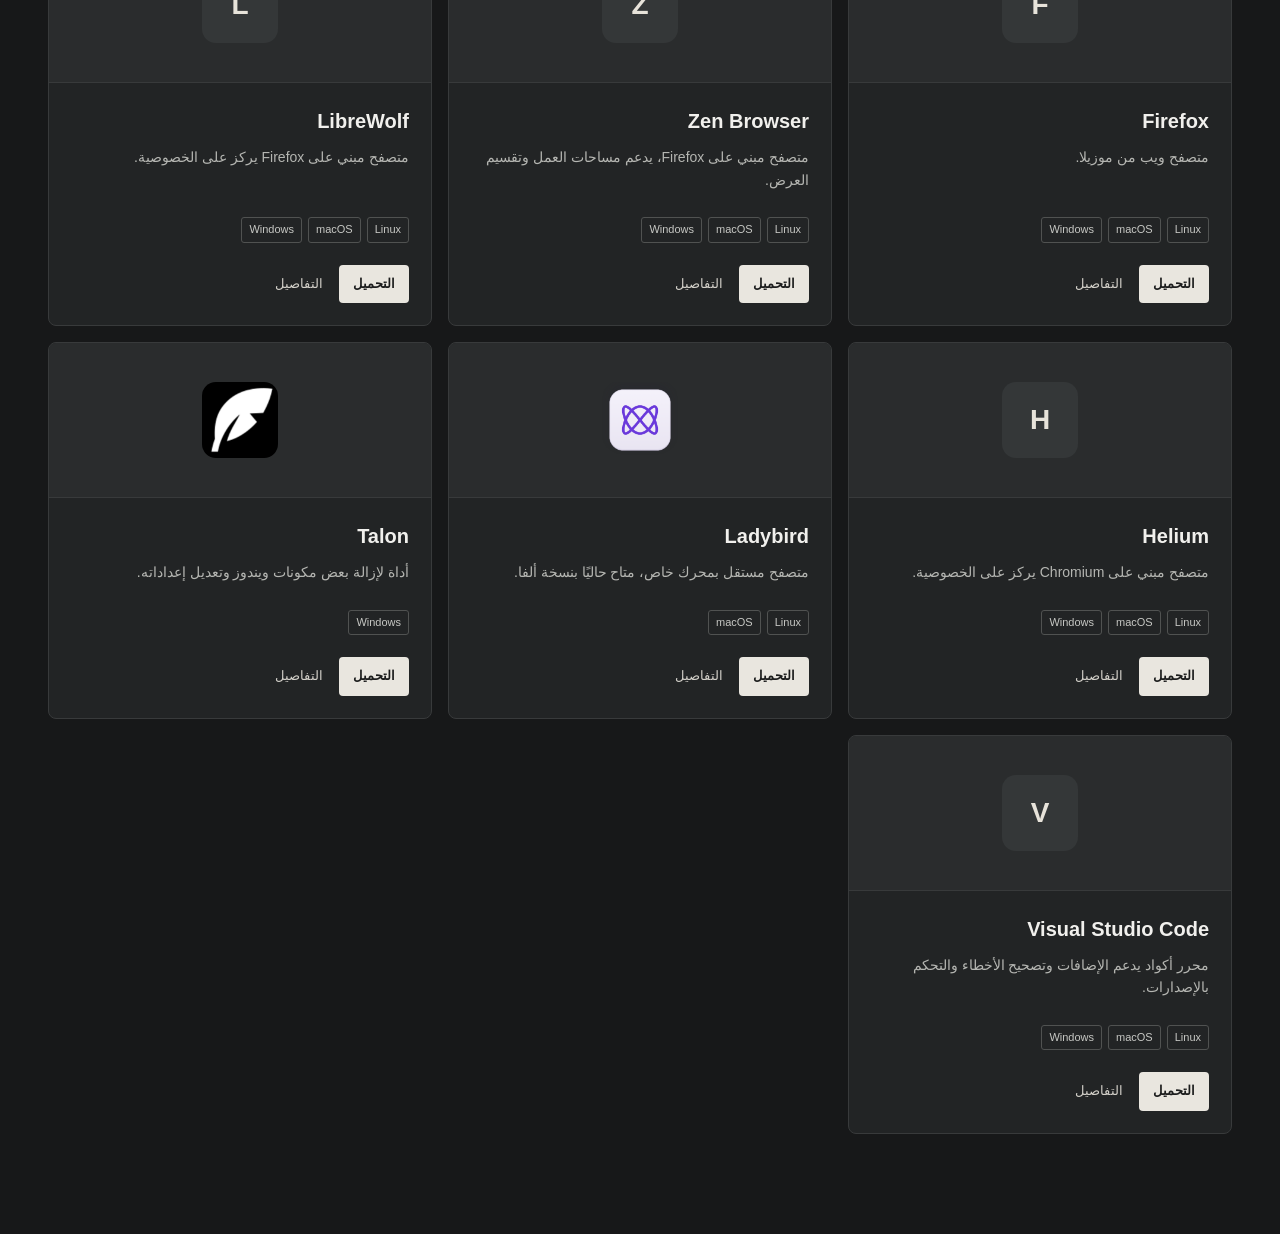
==== commit 98dccfae: "Improve app icons and keyboard navigation" ====
--- a/index.html
+++ b/index.html
@@ -5,10 +5,10 @@
   <meta name="viewport" content="width=device-width, initial-scale=1">
   <meta name="description" content="مجموعة مختارة من التطبيقات المفيدة لأجهزتك.">
   <title>My Little Toolbox</title>
-  <link rel="stylesheet" href="styles.css?v=6">
+  <link rel="stylesheet" href="styles.css?v=7">
   <script src="data.js?v=7" defer></script>
   <script src="details.js?v=7" defer></script>
-  <script src="app.js?v=8" defer></script>
+  <script src="app.js?v=9" defer></script>
 <script src="scrollbar.js?v=1" defer></script></head>
 <body>
   <header class="site-header"><a class="brand" href="./"><span>My Little Toolbox</span></a><div class="header-actions"><button id="language" class="language" type="button" lang="en">English</button></div></header>
--- a/styles.css
+++ b/styles.css
@@ -1,47 +1,52 @@
-@font-face{font-family:Thmanyah;src:local('Thmanyah'),local('ثمانية');font-display:swap}*{box-sizing:border-box}[hidden]{display:none!important}html{color-scheme:dark;scroll-behavior:smooth}body{margin:0;background:#171819;color:#f1f0ed;font-family:Thmanyah,'Segoe UI',Tahoma,sans-serif;line-height:1.6}button,input,select{font:inherit}button,a,select{cursor:pointer}a{color:inherit;text-decoration:none}button:focus-visible,a:focus-visible,input:focus-visible,select:focus-visible{outline:2px solid #c8b99f;outline-offset:4px}.site-header,.wrap{width:min(1320px,calc(100% - 96px));margin:auto}.site-header{height:106px;display:flex;align-items:center;justify-content:space-between;border-bottom:1px solid #373838}.brand{display:flex;align-items:center;gap:12px;font-size:15px;line-height:1.1;letter-spacing:-.03em;font-weight:700;direction:ltr}.brand-mark{color:#c8b99f;font-size:39px;line-height:1}.brand-dot{color:#c8b99f}.language{border:1px solid #515252;background:none;color:#e7e5e1;border-radius:5px;padding:8px 15px}.intro{padding:86px 0 90px;display:flex;justify-content:space-between;align-items:center;gap:40px;border-bottom:1px solid #373838}.intro-label{color:#c5b9a7;font-size:14px;margin:0 0 16px}.intro h1{font-size:clamp(42px,5.3vw,76px);line-height:1.3;letter-spacing:-.04em;margin:0 0 20px}.lead{font-size:18px;max-width:560px;color:#b2b2ae;margin:0;line-height:1.9}.intro-art{width:230px;height:230px;border:1px solid #41423f;display:grid;place-items:center;border-radius:50%;color:#c2b69f;font-size:145px;flex-shrink:0}.collection{padding:72px 0 100px}.section-heading{display:flex;align-items:end;justify-content:space-between}.section-heading h2{font-size:32px;margin:0;line-height:1.3}.section-heading .intro-label{margin-bottom:8px}.count{color:#aaa;font-size:14px}.toolbar{display:flex;gap:12px;margin-top:32px}.search{display:flex;align-items:center;gap:10px;background:#222425;border:1px solid #414343;padding:0 16px;flex:1;max-width:500px;border-radius:5px}.search span{font-size:26px;color:#a6a6a2}.search input{width:100%;border:0;background:transparent;color:#eee;outline:none;padding:13px 0}.platform-label{display:flex;align-items:center;gap:12px;color:#b8b8b5}.platform-label select{color:#e5e4e0;background:#222425;border:1px solid #414343;padding:13px;border-radius:5px}.categories{display:flex;gap:8px;flex-wrap:wrap;margin:25px 0 30px}.category{border:1px solid transparent;background:transparent;color:#b2b2ae;padding:7px 12px;border-radius:4px}.category[aria-pressed=true]{color:#f5f3ee;background:#393936}.app-grid{display:grid;grid-template-columns:repeat(3,minmax(0,1fr));gap:16px}.app-card{min-width:0;background:#222425;border:1px solid #383a3b;border-radius:8px;overflow:hidden;display:flex;flex-direction:column}.card-visual{height:155px;display:grid;place-items:center;background:#2a2c2d;border-bottom:1px solid #383a3b}.app-icon{width:76px;height:76px;object-fit:contain;border-radius:14px}.fallback-icon{width:76px;height:76px;background:#343738;display:grid;place-items:center;font-size:28px;font-weight:700;border-radius:14px;color:#e7e3da}.card-body{padding:22px;display:flex;flex-direction:column;flex:1}.card-title{font-size:20px;direction:ltr;text-align:start;margin:0}.card-description{color:#b5b6b2;font-size:14px;min-height:45px;margin:9px 0 18px}.platforms{display:flex;gap:6px;flex-wrap:wrap;direction:ltr;justify-content:flex-end}.platforms span{font-size:11px;color:#c7c8c4;border:1px solid #505251;border-radius:3px;padding:3px 7px}.card-actions{display:flex;align-items:center;gap:16px;margin-top:22px}.download{background:#e9e6df;color:#1c1d1d;padding:9px 14px;border-radius:4px;font-size:13px;font-weight:700}.details-link{border:0;background:transparent;color:#d4d1ca;padding:8px 0;font-size:13px}.empty{padding:35px;color:#bbb}.footer{border-top:1px solid #383a3b;padding:30px 0 40px;color:#aaa;display:flex;justify-content:space-between;font-size:13px}dialog{width:min(540px,calc(100% - 32px));background:#27292a;color:#f4f3f0;border:1px solid #515352;border-radius:8px;padding:32px;box-shadow:0 24px 80px #0009}dialog::backdrop{background:#000a}.close{float:inline-end;border:0;background:none;color:#eee;font-size:30px;line-height:1}.dialog-title{font-size:30px;margin:0 0 12px}.dialog-description{color:#c5c5c1;line-height:1.9}.dialog-actions{display:flex;gap:18px;align-items:center;margin-top:24px}.dialog-actions a:not(.download){text-decoration:underline;text-underline-offset:4px}.back{display:inline-block;margin-top:50px;color:#c6bba9}.art-intro{padding:42px 0 35px}.art-intro h1{font-size:clamp(42px,6vw,74px);margin:0}.art-intro p{color:#bbb;max-width:750px}.craft-list{display:grid;grid-template-columns:repeat(2,minmax(0,1fr));gap:1px;background:#454746;border:1px solid #454746}.craft{background:#202222;padding:25px}.craft h2{margin:0 0 8px;font-size:20px;direction:inherit;text-align:start}.craft p{color:#bbb;margin:5px 0;font-size:14px}.craft a{display:inline-block;margin-top:12px;color:#d7cbb7;font-size:13px;text-decoration:underline;text-underline-offset:4px}@media(max-width:850px){.app-grid{grid-template-columns:repeat(2,minmax(0,1fr))}.intro-art{width:150px;height:150px;font-size:90px}}@media(max-width:580px){.site-header,.wrap{width:calc(100% - 36px)}.site-header{height:78px}.intro{padding:60px 0}.intro-art{display:none}.intro h1{font-size:43px}.lead{font-size:16px}.collection{padding-top:50px}.toolbar{flex-direction:column}.search{max-width:none}.platform-label{justify-content:space-between}.app-grid,.craft-list{grid-template-columns:1fr}.footer{gap:12px;flex-direction:column}.card-visual{height:130px}}@media(prefers-reduced-motion:reduce){html{scroll-behavior:auto}}
+@font-face{font-family:Thmanyah;src:local('Thmanyah'),local('ثمانية');font-display:swap}*{box-sizing:border-box}[hidden]{display:none!important}html{color-scheme:dark;scroll-behavior:smooth}body{margin:0;background:#171819;color:#f1f0ed;font-family:Thmanyah,'Segoe UI',Tahoma,sans-serif;line-height:1.6}button,input,select{font:inherit}button,a,select{cursor:pointer}a{color:inherit;text-decoration:none}button:focus-visible,a:focus-visible,input:focus-visible,select:focus-visible{outline:2px solid #c8b99f;outline-offset:4px}.site-header,.wrap{width:min(1320px,calc(100% - 96px));margin:auto}.site-header{height:106px;display:flex;align-items:center;justify-content:space-between;border-bottom:1px solid #373838}.brand{display:flex;align-items:center;gap:12px;font-size:15px;line-height:1.1;letter-spacing:-.03em;font-weight:700;direction:ltr}.brand-mark{color:#c8b99f;font-size:39px;line-height:1}.brand-dot{color:#c8b99f}.language{border:1px solid #515252;background:none;color:#e7e5e1;border-radius:5px;padding:8px 15px}.intro{padding:86px 0 90px;display:flex;justify-content:space-between;align-items:center;gap:40px;border-bottom:1px solid #373838}.intro-label{color:#c5b9a7;font-size:14px;margin:0 0 16px}.intro h1{font-size:clamp(42px,5.3vw,76px);line-height:1.3;letter-spacing:-.04em;margin:0 0 20px}.lead{font-size:18px;max-width:560px;color:#b2b2ae;margin:0;line-height:1.9}.intro-art{width:230px;height:230px;border:1px solid #41423f;display:grid;place-items:center;border-radius:50%;color:#c2b69f;font-size:145px;flex-shrink:0}.collection{padding:72px 0 100px}.section-heading{display:flex;align-items:end;justify-content:space-between}.section-heading h2{font-size:32px;margin:0;line-height:1.3}.section-heading .intro-label{margin-bottom:8px}.count{color:#aaa;font-size:14px}.toolbar{display:flex;gap:12px;margin-top:32px}.search{display:flex;align-items:center;gap:10px;background:#222425;border:1px solid #414343;padding:0 16px;flex:1;max-width:500px;border-radius:5px}.search span{font-size:26px;color:#a6a6a2}.search input{width:100%;border:0;background:transparent;color:#eee;outline:none;padding:13px 0}.platform-label{display:flex;align-items:center;gap:12px;color:#b8b8b5}.platform-label select{color:#e5e4e0;background:#222425;border:1px solid #414343;padding:13px;border-radius:5px}.categories{display:flex;gap:8px;flex-wrap:wrap;margin:25px 0 30px}.category{border:1px solid transparent;background:transparent;color:#b2b2ae;padding:7px 12px;border-radius:4px}.category[aria-pressed=true]{color:#f5f3ee;background:#393936}.app-grid{display:grid;grid-template-columns:repeat(3,minmax(0,1fr));gap:16px}.app-card{min-width:0;background:#222425;border:1px solid #383a3b;border-radius:8px;overflow:hidden;display:flex;flex-direction:column}.card-visual{height:155px;display:grid;place-items:center;background:#2a2c2d;border-bottom:1px solid #383a3b}.app-icon{width:76px;height:76px;object-fit:contain;border-radius:14px}.fallback-icon{width:76px;height:76px;background:#343738;display:grid;place-items:center;font-size:28px;font-weight:700;border-radius:14px;color:#e7e3da}.card-body{padding:22px;display:flex;flex-direction:column;flex:1}.card-title{font-size:20px;direction:ltr;text-align:start;margin:0}.card-description{color:#b5b6b2;font-size:14px;min-height:45px;margin:9px 0 18px}.platforms{display:flex;gap:6px;flex-wrap:wrap;direction:ltr;justify-content:flex-end}.platforms span{font-size:11px;color:#c7c8c4;border:1px solid #505251;border-radius:3px;padding:3px 7px}.card-actions{display:flex;align-items:center;gap:16px;margin-top:22px}.download{background:#e9e6df;color:#1c1d1d;padding:9px 14px;border-radius:4px;font-size:13px;font-weight:700}.details-link{border:0;background:transparent;color:#d4d1ca;padding:8px 0;font-size:13px}.empty{padding:35px;color:#bbb}.footer{border-top:1px solid #383a3b;padding:30px 0 40px;color:#aaa;display:flex;justify-content:space-between;font-size:13px}dialog{width:min(540px,calc(100% - 32px));background:#27292a;color:#f4f3f0;border:1px solid #515352;border-radius:8px;padding:32px;box-shadow:0 24px 80px #0009}dialog::backdrop{background:#000a}.close{float:inline-end;border:0;background:none;color:#eee;font-size:30px;line-height:1}.dialog-title{font-size:30px;margin:0 0 12px}.dialog-description{color:#c5c5c1;line-height:1.9}.dialog-actions{display:flex;gap:18px;align-items:center;margin-top:24px}.dialog-actions a:not(.download){text-decoration:underline;text-underline-offset:4px}.back{display:inline-block;margin-top:50px;color:#c6bba9}.art-intro{padding:42px 0 35px}.art-intro h1{font-size:clamp(42px,6vw,74px);margin:0}.art-intro p{color:#bbb;max-width:750px}.craft-list{display:grid;grid-template-columns:repeat(2,minmax(0,1fr));gap:1px;background:#454746;border:1px solid #454746}.craft{background:#202222;padding:25px}.craft h2{margin:0 0 8px;font-size:20px;direction:inherit;text-align:start}.craft p{color:#bbb;margin:5px 0;font-size:14px}.craft a{display:inline-block;margin-top:12px;color:#d7cbb7;font-size:13px;text-decoration:underline;text-underline-offset:4px}@media(max-width:850px){.app-grid{grid-template-columns:repeat(2,minmax(0,1fr))}.intro-art{width:150px;height:150px;font-size:90px}}@media(max-width:580px){.site-header,.wrap{width:calc(100% - 36px)}.site-header{height:78px}.intro{padding:60px 0}.intro-art{display:none}.intro h1{font-size:43px}.lead{font-size:16px}.collection{padding-top:50px}.toolbar{flex-direction:column}.search{max-width:none}.platform-label{justify-content:space-between}.app-grid,.craft-list{grid-template-columns:1fr}.footer{gap:12px;flex-direction:column}.card-visual{height:130px}}@media(prefers-reduced-motion:reduce){html{scroll-behavior:auto}}
+
+/* Compact header and equal card alignment when descriptions are omitted. */
+.intro{padding:54px 0}.intro h1{margin:0;font-size:clamp(36px,4.5vw,58px)}.card-body .platforms{margin-top:auto;padding-top:8px}.card-description{min-height:0}
+
+/* Catalog refinements */
+.site-header{border-bottom:0;height:84px}
+.brand{font-size:16px;letter-spacing:0;white-space:nowrap}
+.intro{border-bottom:1px solid #373838;padding:35px 0 42px}
+.collection{padding-top:48px}
+.search{max-width:300px;background:transparent;border:0;border-bottom:1px solid #555;border-radius:0;padding:0 4px}
+.search input{padding:9px 0}
+.platform-label select{background:transparent;border:0;border-bottom:1px solid #555;border-radius:0;padding:9px 4px}
+.app-card{cursor:pointer}
+.app-card:hover{border-color:#777}
+.card-title{direction:inherit;text-align:start}
+.feature-list{color:#d0d0cc;line-height:1.8;padding-inline-start:1.3em;margin:18px 0 24px}
+.feature-list li+li{margin-top:6px}
+@media(max-width:580px){.site-header{height:72px}.search{max-width:none}.intro{padding:28px 0 34px}}
+
+/* Quiet controls and scrollbars */
+.dialog-actions a:not(.download),.craft a{text-decoration:none}
+.search{border:0;background:#222425;border-radius:5px;padding:0 12px}
+.platform-label{gap:10px}
+.platform-filter{position:relative}
+.platform-filter summary{list-style:none;display:flex;align-items:center;justify-content:space-between;gap:12px;min-width:140px;padding:9px 12px;border-radius:5px;background:#222425;color:#e5e4e0;cursor:pointer}
+.platform-filter summary::-webkit-details-marker{display:none}
+.platform-filter summary:focus-visible{outline:2px solid #c8b99f;outline-offset:4px}
+.chevron{width:7px;height:7px;border-right:1.5px solid currentColor;border-bottom:1.5px solid currentColor;transform:rotate(45deg) translateY(-2px)}
+.platform-filter[open] .chevron{transform:rotate(225deg) translate(-1px,-1px)}
+.platform-menu{position:absolute;inset-inline-start:0;top:calc(100% + 6px);z-index:5;min-width:100%;padding:5px;background:#292b2b;border:1px solid #484a49;border-radius:5px;box-shadow:0 10px 24px #0006}
+.platform-menu button{display:block;width:100%;padding:8px 10px;border:0;border-radius:3px;background:transparent;text-align:start;color:#e5e4e0;white-space:nowrap}
+.platform-menu button:hover,.platform-menu button[aria-pressed=true]{background:#3c3e3d}
+html{scrollbar-width:thin;scrollbar-color:#666866 #171819}
+::-webkit-scrollbar{width:7px;height:7px}
+::-webkit-scrollbar-track{background:#171819}
+::-webkit-scrollbar-thumb{background:#666866;border-radius:8px}
+::-webkit-scrollbar-thumb:hover{background:#888a87}
+::-webkit-scrollbar-button{display:none;width:0;height:0}
+@media(max-width:580px){.platform-label{justify-content:flex-start}}
+
+/* Keep page scrolling native while hiding platform scrollbar buttons. */
+html.custom-page-scrollbar{scrollbar-width:none}
+html.custom-page-scrollbar::-webkit-scrollbar{display:none}
+.page-scrollbar{position:fixed;z-index:20;inset-block:3px;right:2px;width:10px;touch-action:none}
+.page-scrollbar-thumb{position:absolute;top:0;right:1px;width:5px;background:#666866;border-radius:8px;will-change:transform}
+.page-scrollbar:hover .page-scrollbar-thumb{background:#888a87}
 
-/* Compact header and equal card alignment when descriptions are omitted. */
-.intro{padding:54px 0}.intro h1{margin:0;font-size:clamp(36px,4.5vw,58px)}.card-body .platforms{margin-top:auto;padding-top:8px}.card-description{min-height:0}
-
-/* Catalog refinements */
-.site-header{border-bottom:0;height:84px}
-.brand{font-size:16px;letter-spacing:0;white-space:nowrap}
-.intro{border-bottom:1px solid #373838;padding:35px 0 42px}
-.collection{padding-top:48px}
-.search{max-width:300px;background:transparent;border:0;border-bottom:1px solid #555;border-radius:0;padding:0 4px}
-.search input{padding:9px 0}
-.platform-label select{background:transparent;border:0;border-bottom:1px solid #555;border-radius:0;padding:9px 4px}
-.app-card{cursor:pointer}
-.app-card:hover{border-color:#777}
-.card-title{direction:inherit;text-align:start}
-.feature-list{color:#d0d0cc;line-height:1.8;padding-inline-start:1.3em;margin:18px 0 24px}
-.feature-list li+li{margin-top:6px}
-@media(max-width:580px){.site-header{height:72px}.search{max-width:none}.intro{padding:28px 0 34px}}
-
-/* Quiet controls and scrollbars */
-.dialog-actions a:not(.download),.craft a{text-decoration:none}
-.search{border:0;background:#222425;border-radius:5px;padding:0 12px}
-.platform-label{gap:10px}
-.platform-filter{position:relative}
-.platform-filter summary{list-style:none;display:flex;align-items:center;justify-content:space-between;gap:12px;min-width:140px;padding:9px 12px;border-radius:5px;background:#222425;color:#e5e4e0;cursor:pointer}
-.platform-filter summary::-webkit-details-marker{display:none}
-.platform-filter summary:focus-visible{outline:2px solid #c8b99f;outline-offset:4px}
-.chevron{width:7px;height:7px;border-right:1.5px solid currentColor;border-bottom:1.5px solid currentColor;transform:rotate(45deg) translateY(-2px)}
-.platform-filter[open] .chevron{transform:rotate(225deg) translate(-1px,-1px)}
-.platform-menu{position:absolute;inset-inline-start:0;top:calc(100% + 6px);z-index:5;min-width:100%;padding:5px;background:#292b2b;border:1px solid #484a49;border-radius:5px;box-shadow:0 10px 24px #0006}
-.platform-menu button{display:block;width:100%;padding:8px 10px;border:0;border-radius:3px;background:transparent;text-align:start;color:#e5e4e0;white-space:nowrap}
-.platform-menu button:hover,.platform-menu button[aria-pressed=true]{background:#3c3e3d}
-html{scrollbar-width:thin;scrollbar-color:#666866 #171819}
-::-webkit-scrollbar{width:7px;height:7px}
-::-webkit-scrollbar-track{background:#171819}
-::-webkit-scrollbar-thumb{background:#666866;border-radius:8px}
-::-webkit-scrollbar-thumb:hover{background:#888a87}
-::-webkit-scrollbar-button{display:none;width:0;height:0}
-@media(max-width:580px){.platform-label{justify-content:flex-start}}
-
-/* Keep page scrolling native while hiding platform scrollbar buttons. */
-html.custom-page-scrollbar{scrollbar-width:none}
-html.custom-page-scrollbar::-webkit-scrollbar{display:none}
-.page-scrollbar{position:fixed;z-index:20;inset-block:3px;right:2px;width:10px;touch-action:none}
-.page-scrollbar-thumb{position:absolute;top:0;right:1px;width:5px;background:#666866;border-radius:8px;will-change:transform}
-.page-scrollbar:hover .page-scrollbar-thumb{background:#888a87}
+/* Align platform tags with the current language. */
+html[dir=ltr] .platforms{justify-content:flex-start}
+.card-open{border:0;padding:0;background:transparent;color:inherit;font:inherit;text-align:inherit}
+.card-open:focus-visible,.dialog-actions a:focus-visible{outline:1px solid #c8b99f;outline-offset:4px;border-radius:3px}
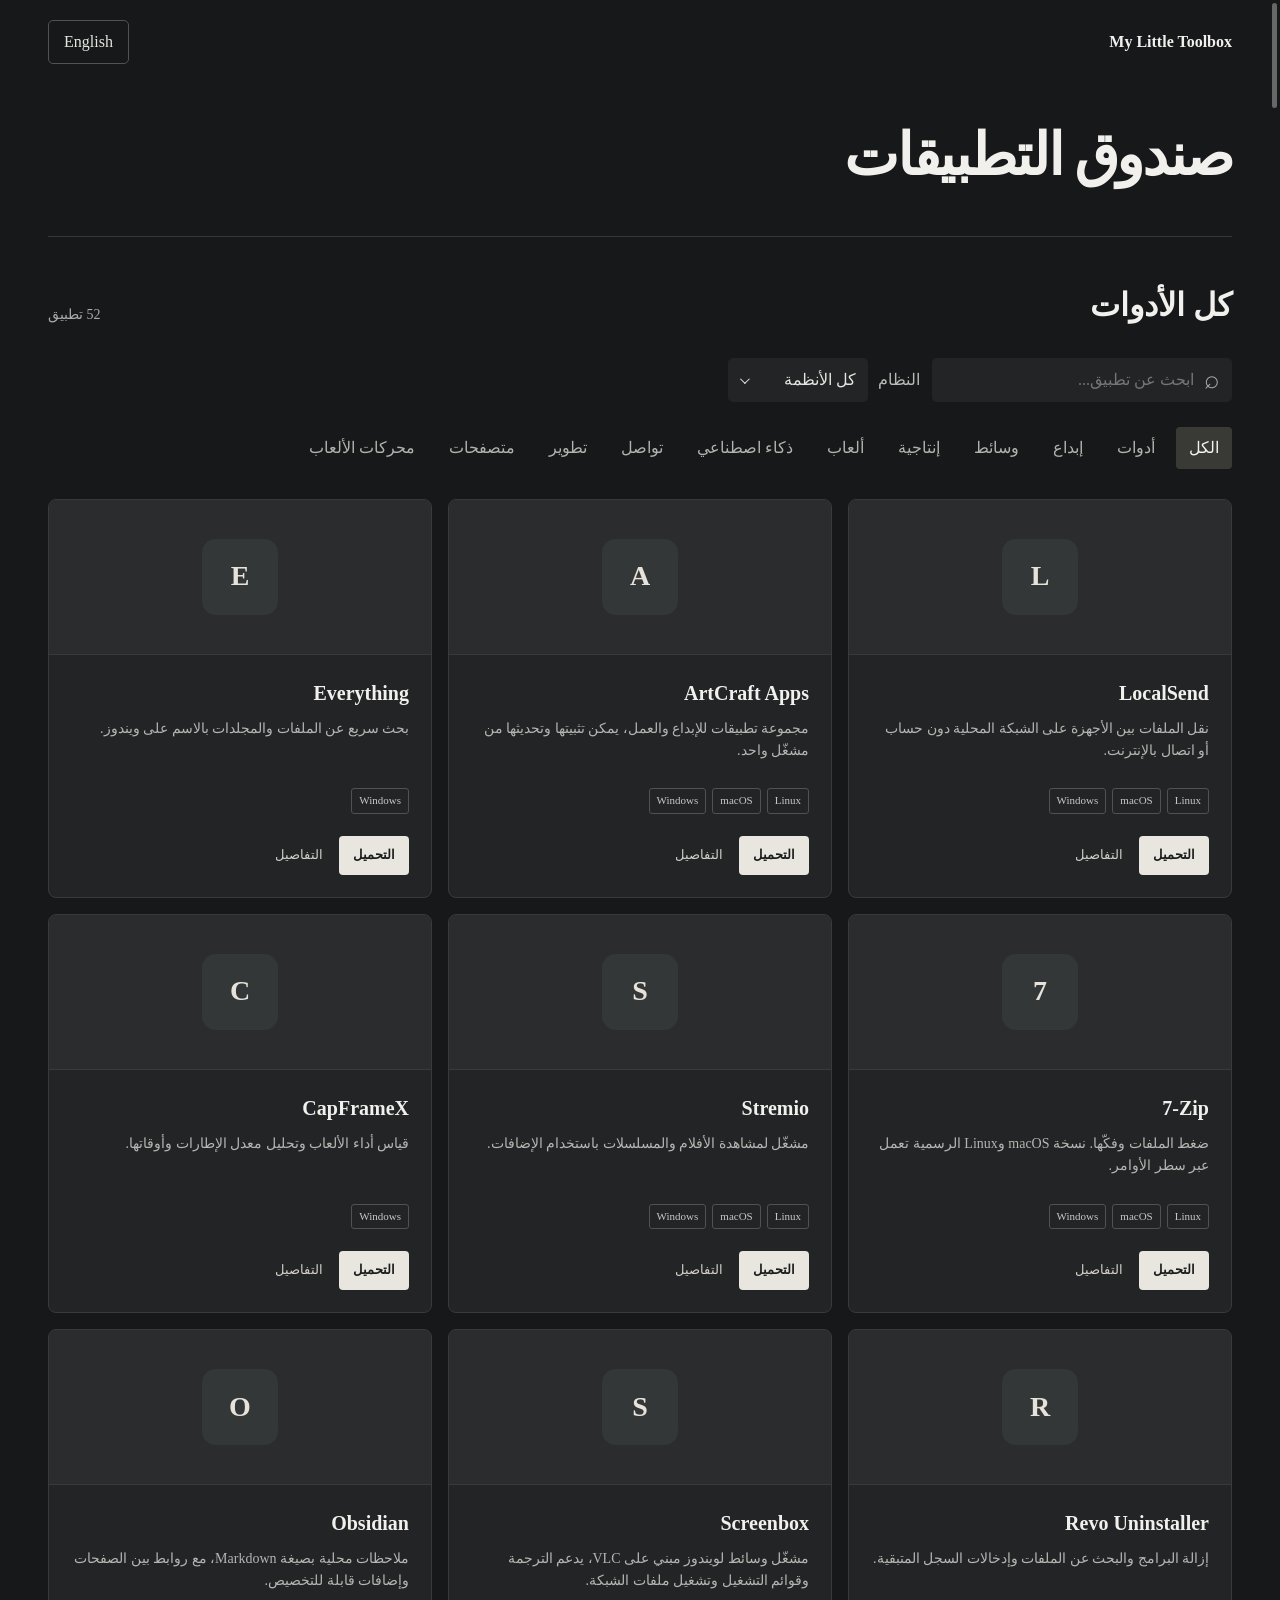
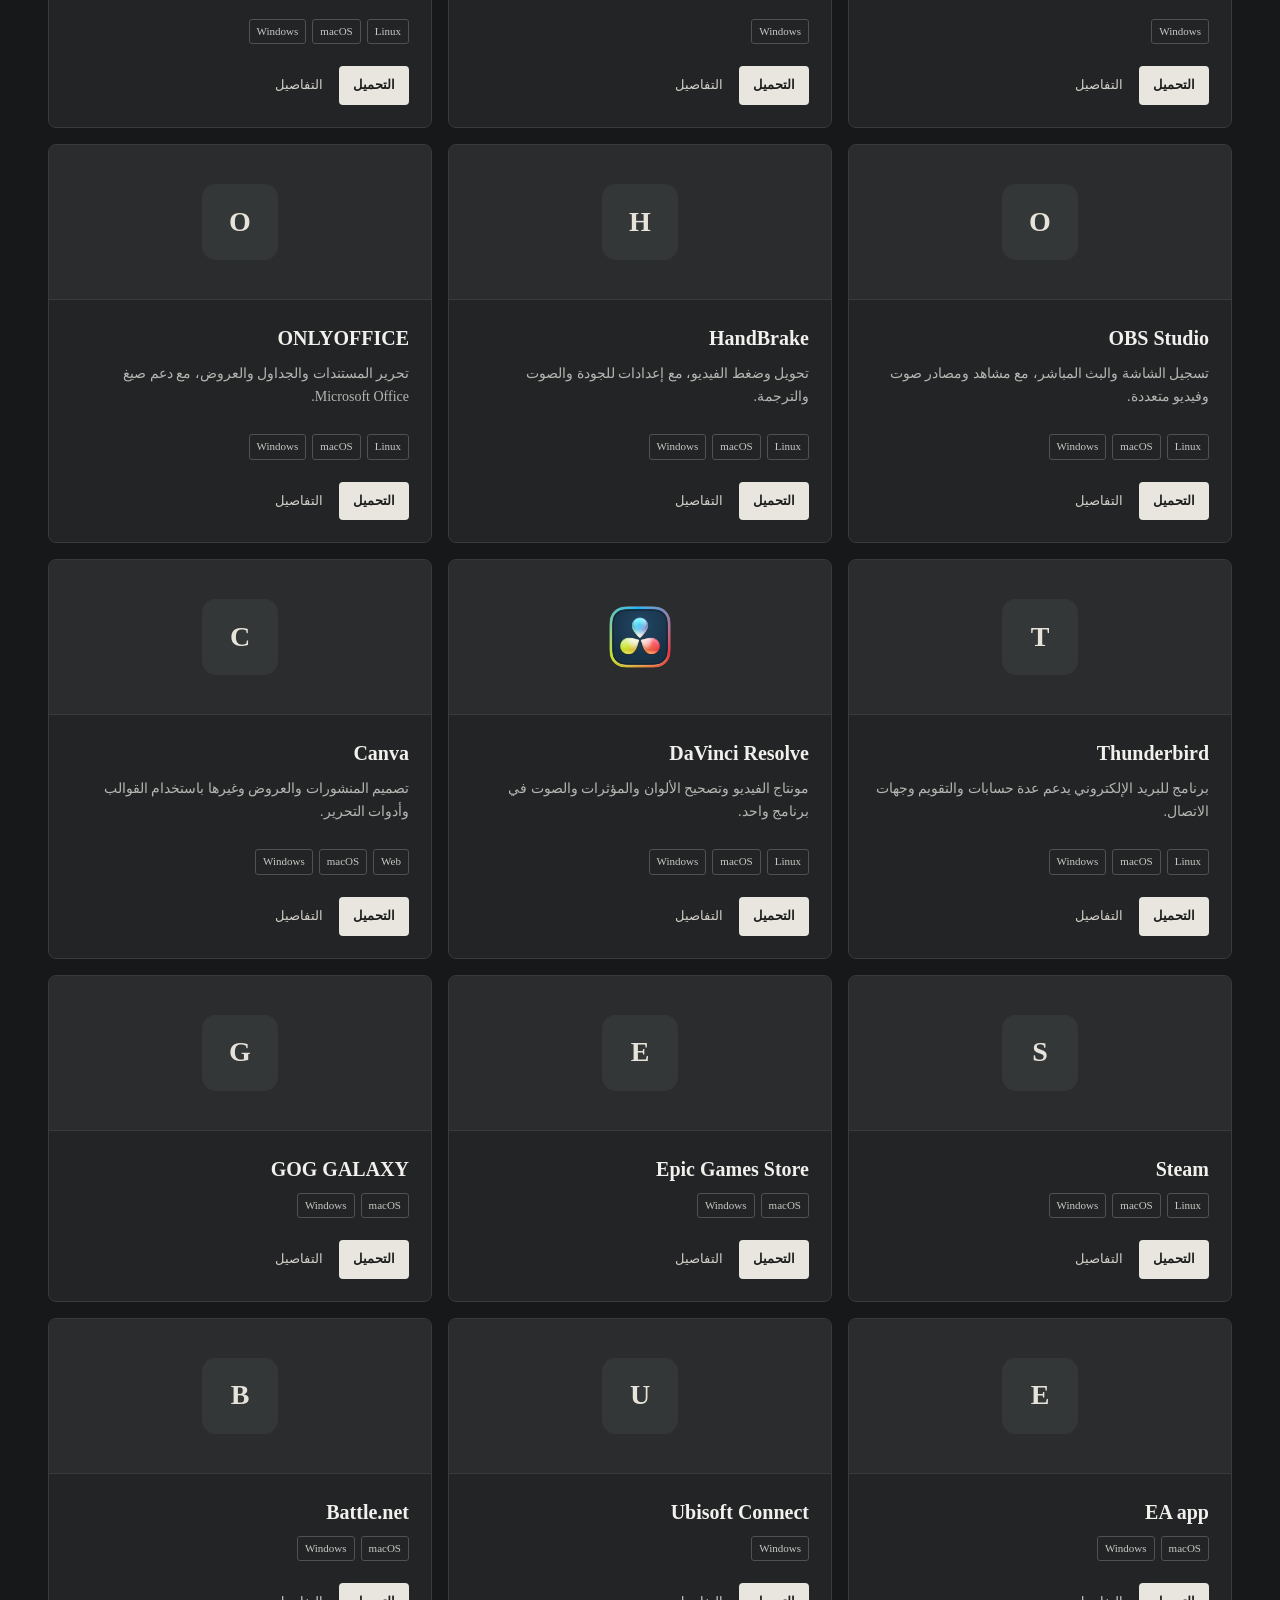
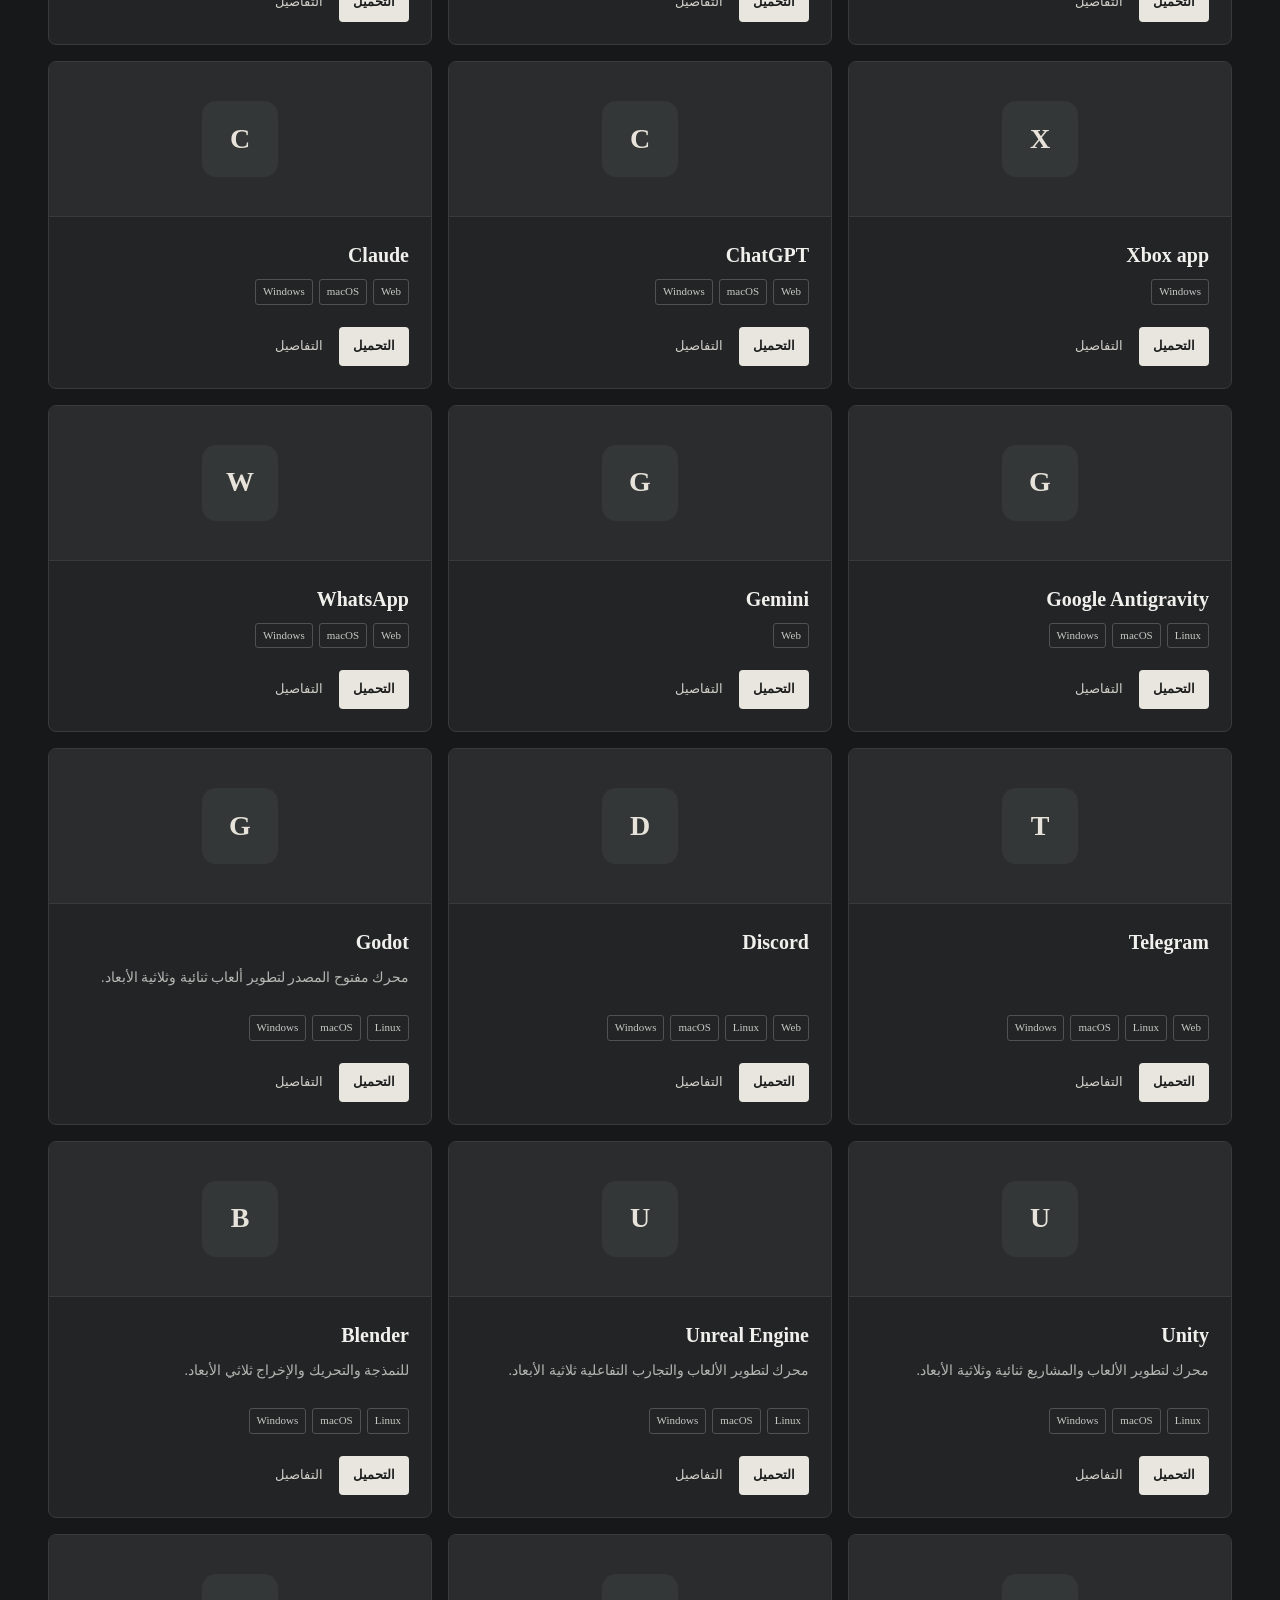
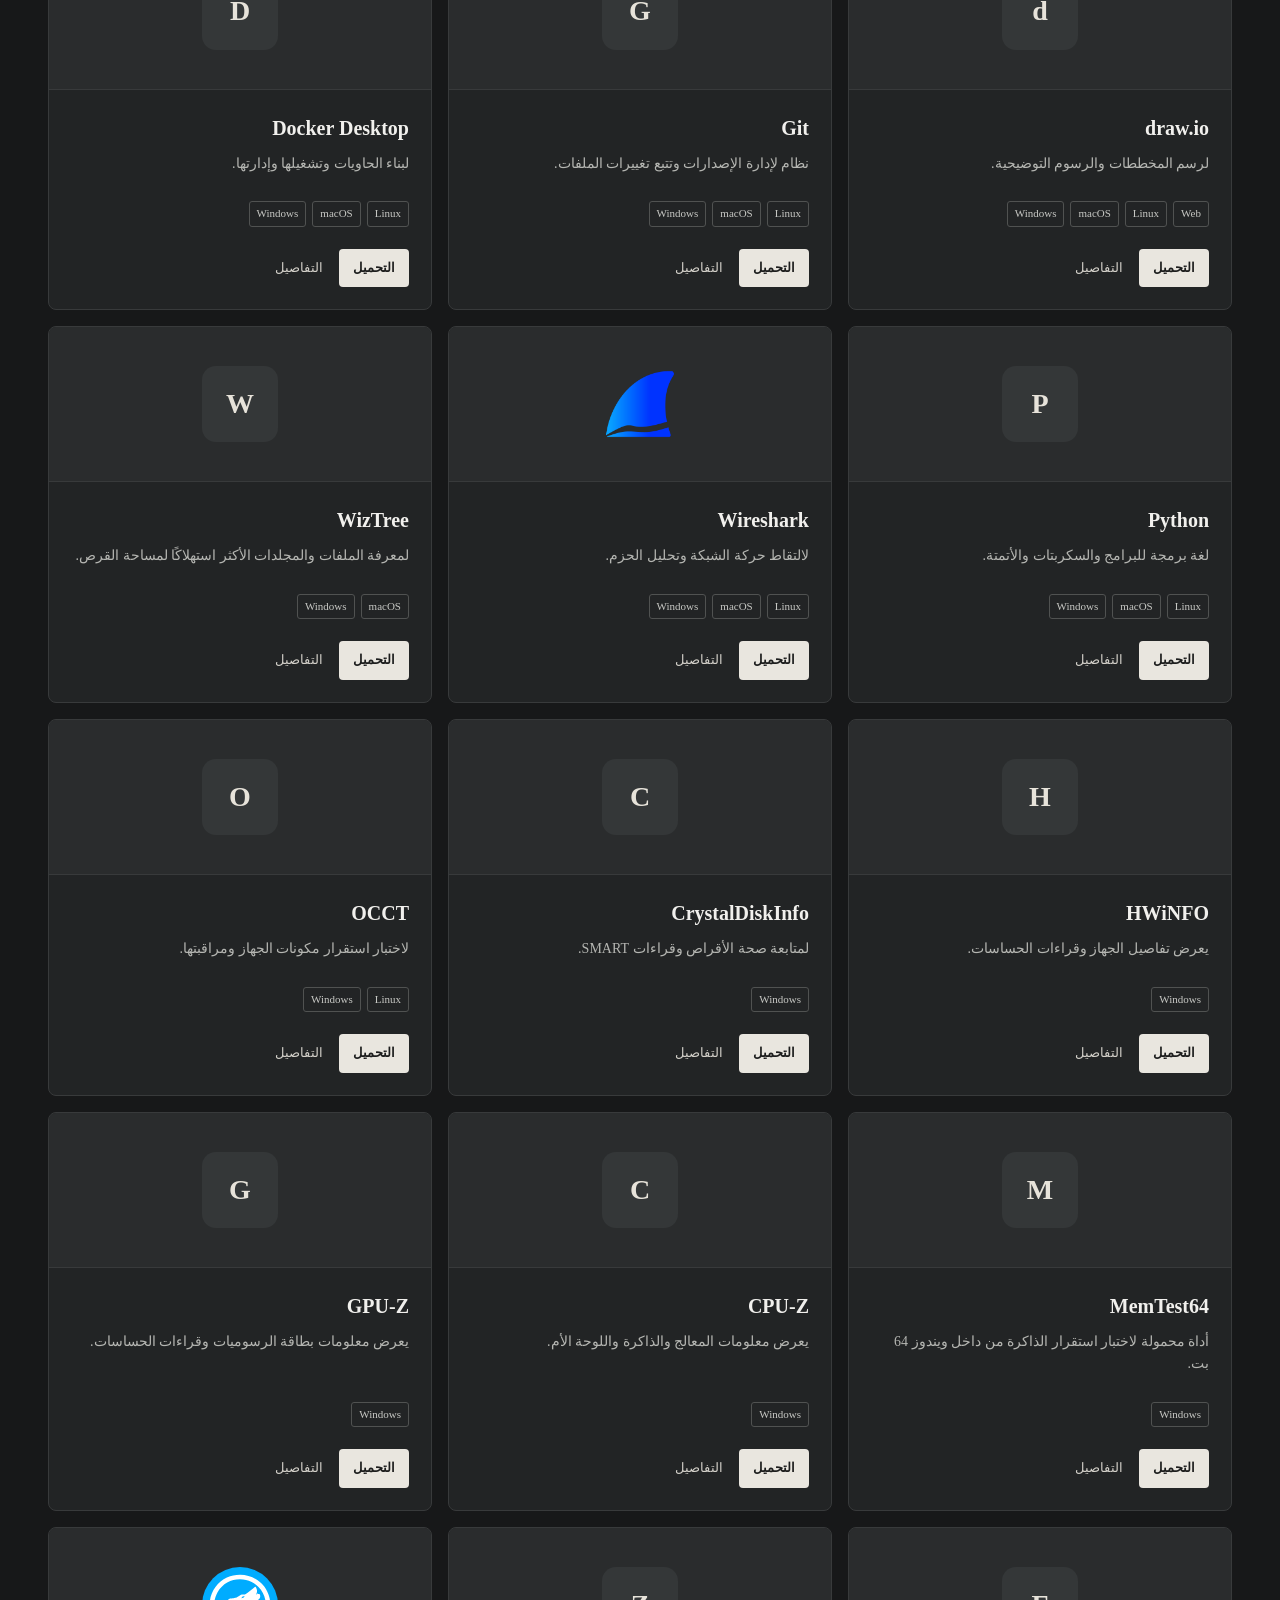
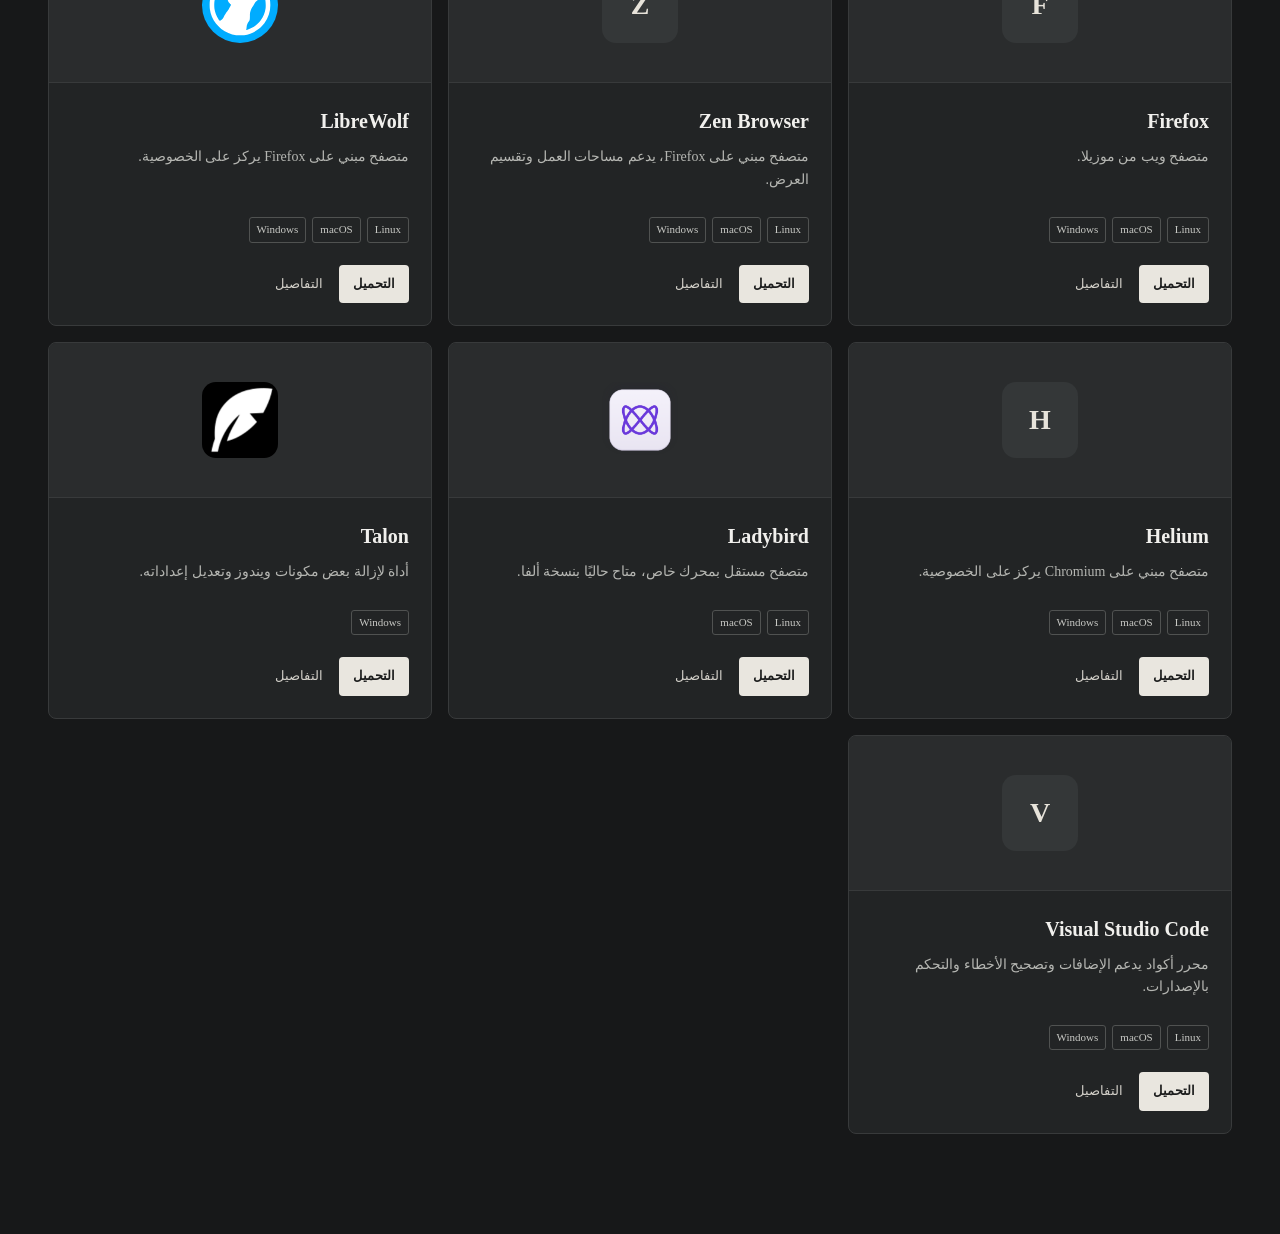
==== commit 4f920f71: "Fix LibreWolf icon and use installed Thmanyah Serif" ====
--- a/index.html
+++ b/index.html
@@ -5,10 +5,10 @@
   <meta name="viewport" content="width=device-width, initial-scale=1">
   <meta name="description" content="مجموعة مختارة من التطبيقات المفيدة لأجهزتك.">
   <title>My Little Toolbox</title>
-  <link rel="stylesheet" href="styles.css?v=7">
+  <link rel="stylesheet" href="styles.css?v=8">
   <script src="data.js?v=7" defer></script>
   <script src="details.js?v=7" defer></script>
-  <script src="app.js?v=9" defer></script>
+  <script src="app.js?v=10" defer></script>
 <script src="scrollbar.js?v=1" defer></script></head>
 <body>
   <header class="site-header"><a class="brand" href="./"><span>My Little Toolbox</span></a><div class="header-actions"><button id="language" class="language" type="button" lang="en">English</button></div></header>
--- a/styles.css
+++ b/styles.css
@@ -1,52 +1,63 @@
-@font-face{font-family:Thmanyah;src:local('Thmanyah'),local('ثمانية');font-display:swap}*{box-sizing:border-box}[hidden]{display:none!important}html{color-scheme:dark;scroll-behavior:smooth}body{margin:0;background:#171819;color:#f1f0ed;font-family:Thmanyah,'Segoe UI',Tahoma,sans-serif;line-height:1.6}button,input,select{font:inherit}button,a,select{cursor:pointer}a{color:inherit;text-decoration:none}button:focus-visible,a:focus-visible,input:focus-visible,select:focus-visible{outline:2px solid #c8b99f;outline-offset:4px}.site-header,.wrap{width:min(1320px,calc(100% - 96px));margin:auto}.site-header{height:106px;display:flex;align-items:center;justify-content:space-between;border-bottom:1px solid #373838}.brand{display:flex;align-items:center;gap:12px;font-size:15px;line-height:1.1;letter-spacing:-.03em;font-weight:700;direction:ltr}.brand-mark{color:#c8b99f;font-size:39px;line-height:1}.brand-dot{color:#c8b99f}.language{border:1px solid #515252;background:none;color:#e7e5e1;border-radius:5px;padding:8px 15px}.intro{padding:86px 0 90px;display:flex;justify-content:space-between;align-items:center;gap:40px;border-bottom:1px solid #373838}.intro-label{color:#c5b9a7;font-size:14px;margin:0 0 16px}.intro h1{font-size:clamp(42px,5.3vw,76px);line-height:1.3;letter-spacing:-.04em;margin:0 0 20px}.lead{font-size:18px;max-width:560px;color:#b2b2ae;margin:0;line-height:1.9}.intro-art{width:230px;height:230px;border:1px solid #41423f;display:grid;place-items:center;border-radius:50%;color:#c2b69f;font-size:145px;flex-shrink:0}.collection{padding:72px 0 100px}.section-heading{display:flex;align-items:end;justify-content:space-between}.section-heading h2{font-size:32px;margin:0;line-height:1.3}.section-heading .intro-label{margin-bottom:8px}.count{color:#aaa;font-size:14px}.toolbar{display:flex;gap:12px;margin-top:32px}.search{display:flex;align-items:center;gap:10px;background:#222425;border:1px solid #414343;padding:0 16px;flex:1;max-width:500px;border-radius:5px}.search span{font-size:26px;color:#a6a6a2}.search input{width:100%;border:0;background:transparent;color:#eee;outline:none;padding:13px 0}.platform-label{display:flex;align-items:center;gap:12px;color:#b8b8b5}.platform-label select{color:#e5e4e0;background:#222425;border:1px solid #414343;padding:13px;border-radius:5px}.categories{display:flex;gap:8px;flex-wrap:wrap;margin:25px 0 30px}.category{border:1px solid transparent;background:transparent;color:#b2b2ae;padding:7px 12px;border-radius:4px}.category[aria-pressed=true]{color:#f5f3ee;background:#393936}.app-grid{display:grid;grid-template-columns:repeat(3,minmax(0,1fr));gap:16px}.app-card{min-width:0;background:#222425;border:1px solid #383a3b;border-radius:8px;overflow:hidden;display:flex;flex-direction:column}.card-visual{height:155px;display:grid;place-items:center;background:#2a2c2d;border-bottom:1px solid #383a3b}.app-icon{width:76px;height:76px;object-fit:contain;border-radius:14px}.fallback-icon{width:76px;height:76px;background:#343738;display:grid;place-items:center;font-size:28px;font-weight:700;border-radius:14px;color:#e7e3da}.card-body{padding:22px;display:flex;flex-direction:column;flex:1}.card-title{font-size:20px;direction:ltr;text-align:start;margin:0}.card-description{color:#b5b6b2;font-size:14px;min-height:45px;margin:9px 0 18px}.platforms{display:flex;gap:6px;flex-wrap:wrap;direction:ltr;justify-content:flex-end}.platforms span{font-size:11px;color:#c7c8c4;border:1px solid #505251;border-radius:3px;padding:3px 7px}.card-actions{display:flex;align-items:center;gap:16px;margin-top:22px}.download{background:#e9e6df;color:#1c1d1d;padding:9px 14px;border-radius:4px;font-size:13px;font-weight:700}.details-link{border:0;background:transparent;color:#d4d1ca;padding:8px 0;font-size:13px}.empty{padding:35px;color:#bbb}.footer{border-top:1px solid #383a3b;padding:30px 0 40px;color:#aaa;display:flex;justify-content:space-between;font-size:13px}dialog{width:min(540px,calc(100% - 32px));background:#27292a;color:#f4f3f0;border:1px solid #515352;border-radius:8px;padding:32px;box-shadow:0 24px 80px #0009}dialog::backdrop{background:#000a}.close{float:inline-end;border:0;background:none;color:#eee;font-size:30px;line-height:1}.dialog-title{font-size:30px;margin:0 0 12px}.dialog-description{color:#c5c5c1;line-height:1.9}.dialog-actions{display:flex;gap:18px;align-items:center;margin-top:24px}.dialog-actions a:not(.download){text-decoration:underline;text-underline-offset:4px}.back{display:inline-block;margin-top:50px;color:#c6bba9}.art-intro{padding:42px 0 35px}.art-intro h1{font-size:clamp(42px,6vw,74px);margin:0}.art-intro p{color:#bbb;max-width:750px}.craft-list{display:grid;grid-template-columns:repeat(2,minmax(0,1fr));gap:1px;background:#454746;border:1px solid #454746}.craft{background:#202222;padding:25px}.craft h2{margin:0 0 8px;font-size:20px;direction:inherit;text-align:start}.craft p{color:#bbb;margin:5px 0;font-size:14px}.craft a{display:inline-block;margin-top:12px;color:#d7cbb7;font-size:13px;text-decoration:underline;text-underline-offset:4px}@media(max-width:850px){.app-grid{grid-template-columns:repeat(2,minmax(0,1fr))}.intro-art{width:150px;height:150px;font-size:90px}}@media(max-width:580px){.site-header,.wrap{width:calc(100% - 36px)}.site-header{height:78px}.intro{padding:60px 0}.intro-art{display:none}.intro h1{font-size:43px}.lead{font-size:16px}.collection{padding-top:50px}.toolbar{flex-direction:column}.search{max-width:none}.platform-label{justify-content:space-between}.app-grid,.craft-list{grid-template-columns:1fr}.footer{gap:12px;flex-direction:column}.card-visual{height:130px}}@media(prefers-reduced-motion:reduce){html{scroll-behavior:auto}}
-
-/* Compact header and equal card alignment when descriptions are omitted. */
-.intro{padding:54px 0}.intro h1{margin:0;font-size:clamp(36px,4.5vw,58px)}.card-body .platforms{margin-top:auto;padding-top:8px}.card-description{min-height:0}
-
-/* Catalog refinements */
-.site-header{border-bottom:0;height:84px}
-.brand{font-size:16px;letter-spacing:0;white-space:nowrap}
-.intro{border-bottom:1px solid #373838;padding:35px 0 42px}
-.collection{padding-top:48px}
-.search{max-width:300px;background:transparent;border:0;border-bottom:1px solid #555;border-radius:0;padding:0 4px}
-.search input{padding:9px 0}
-.platform-label select{background:transparent;border:0;border-bottom:1px solid #555;border-radius:0;padding:9px 4px}
-.app-card{cursor:pointer}
-.app-card:hover{border-color:#777}
-.card-title{direction:inherit;text-align:start}
-.feature-list{color:#d0d0cc;line-height:1.8;padding-inline-start:1.3em;margin:18px 0 24px}
-.feature-list li+li{margin-top:6px}
-@media(max-width:580px){.site-header{height:72px}.search{max-width:none}.intro{padding:28px 0 34px}}
-
-/* Quiet controls and scrollbars */
-.dialog-actions a:not(.download),.craft a{text-decoration:none}
-.search{border:0;background:#222425;border-radius:5px;padding:0 12px}
-.platform-label{gap:10px}
-.platform-filter{position:relative}
-.platform-filter summary{list-style:none;display:flex;align-items:center;justify-content:space-between;gap:12px;min-width:140px;padding:9px 12px;border-radius:5px;background:#222425;color:#e5e4e0;cursor:pointer}
-.platform-filter summary::-webkit-details-marker{display:none}
-.platform-filter summary:focus-visible{outline:2px solid #c8b99f;outline-offset:4px}
-.chevron{width:7px;height:7px;border-right:1.5px solid currentColor;border-bottom:1.5px solid currentColor;transform:rotate(45deg) translateY(-2px)}
-.platform-filter[open] .chevron{transform:rotate(225deg) translate(-1px,-1px)}
-.platform-menu{position:absolute;inset-inline-start:0;top:calc(100% + 6px);z-index:5;min-width:100%;padding:5px;background:#292b2b;border:1px solid #484a49;border-radius:5px;box-shadow:0 10px 24px #0006}
-.platform-menu button{display:block;width:100%;padding:8px 10px;border:0;border-radius:3px;background:transparent;text-align:start;color:#e5e4e0;white-space:nowrap}
-.platform-menu button:hover,.platform-menu button[aria-pressed=true]{background:#3c3e3d}
-html{scrollbar-width:thin;scrollbar-color:#666866 #171819}
-::-webkit-scrollbar{width:7px;height:7px}
-::-webkit-scrollbar-track{background:#171819}
-::-webkit-scrollbar-thumb{background:#666866;border-radius:8px}
-::-webkit-scrollbar-thumb:hover{background:#888a87}
-::-webkit-scrollbar-button{display:none;width:0;height:0}
-@media(max-width:580px){.platform-label{justify-content:flex-start}}
-
-/* Keep page scrolling native while hiding platform scrollbar buttons. */
-html.custom-page-scrollbar{scrollbar-width:none}
-html.custom-page-scrollbar::-webkit-scrollbar{display:none}
-.page-scrollbar{position:fixed;z-index:20;inset-block:3px;right:2px;width:10px;touch-action:none}
-.page-scrollbar-thumb{position:absolute;top:0;right:1px;width:5px;background:#666866;border-radius:8px;will-change:transform}
-.page-scrollbar:hover .page-scrollbar-thumb{background:#888a87}
+*{box-sizing:border-box}[hidden]{display:none!important}html{color-scheme:dark;scroll-behavior:smooth}body{margin:0;background:#171819;color:#f1f0ed;font-family:Thmanyah,'Segoe UI',Tahoma,sans-serif;line-height:1.6}button,input,select{font:inherit}button,a,select{cursor:pointer}a{color:inherit;text-decoration:none}button:focus-visible,a:focus-visible,input:focus-visible,select:focus-visible{outline:2px solid #c8b99f;outline-offset:4px}.site-header,.wrap{width:min(1320px,calc(100% - 96px));margin:auto}.site-header{height:106px;display:flex;align-items:center;justify-content:space-between;border-bottom:1px solid #373838}.brand{display:flex;align-items:center;gap:12px;font-size:15px;line-height:1.1;letter-spacing:-.03em;font-weight:700;direction:ltr}.brand-mark{color:#c8b99f;font-size:39px;line-height:1}.brand-dot{color:#c8b99f}.language{border:1px solid #515252;background:none;color:#e7e5e1;border-radius:5px;padding:8px 15px}.intro{padding:86px 0 90px;display:flex;justify-content:space-between;align-items:center;gap:40px;border-bottom:1px solid #373838}.intro-label{color:#c5b9a7;font-size:14px;margin:0 0 16px}.intro h1{font-size:clamp(42px,5.3vw,76px);line-height:1.3;letter-spacing:-.04em;margin:0 0 20px}.lead{font-size:18px;max-width:560px;color:#b2b2ae;margin:0;line-height:1.9}.intro-art{width:230px;height:230px;border:1px solid #41423f;display:grid;place-items:center;border-radius:50%;color:#c2b69f;font-size:145px;flex-shrink:0}.collection{padding:72px 0 100px}.section-heading{display:flex;align-items:end;justify-content:space-between}.section-heading h2{font-size:32px;margin:0;line-height:1.3}.section-heading .intro-label{margin-bottom:8px}.count{color:#aaa;font-size:14px}.toolbar{display:flex;gap:12px;margin-top:32px}.search{display:flex;align-items:center;gap:10px;background:#222425;border:1px solid #414343;padding:0 16px;flex:1;max-width:500px;border-radius:5px}.search span{font-size:26px;color:#a6a6a2}.search input{width:100%;border:0;background:transparent;color:#eee;outline:none;padding:13px 0}.platform-label{display:flex;align-items:center;gap:12px;color:#b8b8b5}.platform-label select{color:#e5e4e0;background:#222425;border:1px solid #414343;padding:13px;border-radius:5px}.categories{display:flex;gap:8px;flex-wrap:wrap;margin:25px 0 30px}.category{border:1px solid transparent;background:transparent;color:#b2b2ae;padding:7px 12px;border-radius:4px}.category[aria-pressed=true]{color:#f5f3ee;background:#393936}.app-grid{display:grid;grid-template-columns:repeat(3,minmax(0,1fr));gap:16px}.app-card{min-width:0;background:#222425;border:1px solid #383a3b;border-radius:8px;overflow:hidden;display:flex;flex-direction:column}.card-visual{height:155px;display:grid;place-items:center;background:#2a2c2d;border-bottom:1px solid #383a3b}.app-icon{width:76px;height:76px;object-fit:contain;border-radius:14px}.fallback-icon{width:76px;height:76px;background:#343738;display:grid;place-items:center;font-size:28px;font-weight:700;border-radius:14px;color:#e7e3da}.card-body{padding:22px;display:flex;flex-direction:column;flex:1}.card-title{font-size:20px;direction:ltr;text-align:start;margin:0}.card-description{color:#b5b6b2;font-size:14px;min-height:45px;margin:9px 0 18px}.platforms{display:flex;gap:6px;flex-wrap:wrap;direction:ltr;justify-content:flex-end}.platforms span{font-size:11px;color:#c7c8c4;border:1px solid #505251;border-radius:3px;padding:3px 7px}.card-actions{display:flex;align-items:center;gap:16px;margin-top:22px}.download{background:#e9e6df;color:#1c1d1d;padding:9px 14px;border-radius:4px;font-size:13px;font-weight:700}.details-link{border:0;background:transparent;color:#d4d1ca;padding:8px 0;font-size:13px}.empty{padding:35px;color:#bbb}.footer{border-top:1px solid #383a3b;padding:30px 0 40px;color:#aaa;display:flex;justify-content:space-between;font-size:13px}dialog{width:min(540px,calc(100% - 32px));background:#27292a;color:#f4f3f0;border:1px solid #515352;border-radius:8px;padding:32px;box-shadow:0 24px 80px #0009}dialog::backdrop{background:#000a}.close{float:inline-end;border:0;background:none;color:#eee;font-size:30px;line-height:1}.dialog-title{font-size:30px;margin:0 0 12px}.dialog-description{color:#c5c5c1;line-height:1.9}.dialog-actions{display:flex;gap:18px;align-items:center;margin-top:24px}.dialog-actions a:not(.download){text-decoration:underline;text-underline-offset:4px}.back{display:inline-block;margin-top:50px;color:#c6bba9}.art-intro{padding:42px 0 35px}.art-intro h1{font-size:clamp(42px,6vw,74px);margin:0}.art-intro p{color:#bbb;max-width:750px}.craft-list{display:grid;grid-template-columns:repeat(2,minmax(0,1fr));gap:1px;background:#454746;border:1px solid #454746}.craft{background:#202222;padding:25px}.craft h2{margin:0 0 8px;font-size:20px;direction:inherit;text-align:start}.craft p{color:#bbb;margin:5px 0;font-size:14px}.craft a{display:inline-block;margin-top:12px;color:#d7cbb7;font-size:13px;text-decoration:underline;text-underline-offset:4px}@media(max-width:850px){.app-grid{grid-template-columns:repeat(2,minmax(0,1fr))}.intro-art{width:150px;height:150px;font-size:90px}}@media(max-width:580px){.site-header,.wrap{width:calc(100% - 36px)}.site-header{height:78px}.intro{padding:60px 0}.intro-art{display:none}.intro h1{font-size:43px}.lead{font-size:16px}.collection{padding-top:50px}.toolbar{flex-direction:column}.search{max-width:none}.platform-label{justify-content:space-between}.app-grid,.craft-list{grid-template-columns:1fr}.footer{gap:12px;flex-direction:column}.card-visual{height:130px}}@media(prefers-reduced-motion:reduce){html{scroll-behavior:auto}}
+
+/* Compact header and equal card alignment when descriptions are omitted. */
+.intro{padding:54px 0}.intro h1{margin:0;font-size:clamp(36px,4.5vw,58px)}.card-body .platforms{margin-top:auto;padding-top:8px}.card-description{min-height:0}
+
+/* Catalog refinements */
+.site-header{border-bottom:0;height:84px}
+.brand{font-size:16px;letter-spacing:0;white-space:nowrap}
+.intro{border-bottom:1px solid #373838;padding:35px 0 42px}
+.collection{padding-top:48px}
+.search{max-width:300px;background:transparent;border:0;border-bottom:1px solid #555;border-radius:0;padding:0 4px}
+.search input{padding:9px 0}
+.platform-label select{background:transparent;border:0;border-bottom:1px solid #555;border-radius:0;padding:9px 4px}
+.app-card{cursor:pointer}
+.app-card:hover{border-color:#777}
+.card-title{direction:inherit;text-align:start}
+.feature-list{color:#d0d0cc;line-height:1.8;padding-inline-start:1.3em;margin:18px 0 24px}
+.feature-list li+li{margin-top:6px}
+@media(max-width:580px){.site-header{height:72px}.search{max-width:none}.intro{padding:28px 0 34px}}
+
+/* Quiet controls and scrollbars */
+.dialog-actions a:not(.download),.craft a{text-decoration:none}
+.search{border:0;background:#222425;border-radius:5px;padding:0 12px}
+.platform-label{gap:10px}
+.platform-filter{position:relative}
+.platform-filter summary{list-style:none;display:flex;align-items:center;justify-content:space-between;gap:12px;min-width:140px;padding:9px 12px;border-radius:5px;background:#222425;color:#e5e4e0;cursor:pointer}
+.platform-filter summary::-webkit-details-marker{display:none}
+.platform-filter summary:focus-visible{outline:2px solid #c8b99f;outline-offset:4px}
+.chevron{width:7px;height:7px;border-right:1.5px solid currentColor;border-bottom:1.5px solid currentColor;transform:rotate(45deg) translateY(-2px)}
+.platform-filter[open] .chevron{transform:rotate(225deg) translate(-1px,-1px)}
+.platform-menu{position:absolute;inset-inline-start:0;top:calc(100% + 6px);z-index:5;min-width:100%;padding:5px;background:#292b2b;border:1px solid #484a49;border-radius:5px;box-shadow:0 10px 24px #0006}
+.platform-menu button{display:block;width:100%;padding:8px 10px;border:0;border-radius:3px;background:transparent;text-align:start;color:#e5e4e0;white-space:nowrap}
+.platform-menu button:hover,.platform-menu button[aria-pressed=true]{background:#3c3e3d}
+html{scrollbar-width:thin;scrollbar-color:#666866 #171819}
+::-webkit-scrollbar{width:7px;height:7px}
+::-webkit-scrollbar-track{background:#171819}
+::-webkit-scrollbar-thumb{background:#666866;border-radius:8px}
+::-webkit-scrollbar-thumb:hover{background:#888a87}
+::-webkit-scrollbar-button{display:none;width:0;height:0}
+@media(max-width:580px){.platform-label{justify-content:flex-start}}
+
+/* Keep page scrolling native while hiding platform scrollbar buttons. */
+html.custom-page-scrollbar{scrollbar-width:none}
+html.custom-page-scrollbar::-webkit-scrollbar{display:none}
+.page-scrollbar{position:fixed;z-index:20;inset-block:3px;right:2px;width:10px;touch-action:none}
+.page-scrollbar-thumb{position:absolute;top:0;right:1px;width:5px;background:#666866;border-radius:8px;will-change:transform}
+.page-scrollbar:hover .page-scrollbar-thumb{background:#888a87}
 
 /* Align platform tags with the current language. */
 html[dir=ltr] .platforms{justify-content:flex-start}
 .card-open{border:0;padding:0;background:transparent;color:inherit;font:inherit;text-align:inherit}
 .card-open:focus-visible,.dialog-actions a:focus-visible{outline:1px solid #c8b99f;outline-offset:4px;border-radius:3px}
+
+/* Installed Thmanyah Serif faces; uninstalled devices use a system serif. */
+@font-face{font-family:'Toolbox Serif text';src:local('thmanyahseriftext-Regular'),local('thmanyah serif text Regular');font-style:normal;font-weight:400;font-display:swap}
+@font-face{font-family:'Toolbox Serif text';src:local('thmanyahseriftext-Medium'),local('thmanyah serif text Medium');font-style:normal;font-weight:500;font-display:swap}
+@font-face{font-family:'Toolbox Serif text';src:local('thmanyahseriftext-Bold'),local('thmanyah serif text Bold');font-style:normal;font-weight:700;font-display:swap}
+@font-face{font-family:'Toolbox Serif display';src:local('thmanyahserifdisplay-Regular'),local('thmanyah serif display Regular');font-style:normal;font-weight:400;font-display:swap}
+@font-face{font-family:'Toolbox Serif display';src:local('thmanyahserifdisplay-Medium'),local('thmanyah serif display Medium');font-style:normal;font-weight:500;font-display:swap}
+@font-face{font-family:'Toolbox Serif display';src:local('thmanyahserifdisplay-Bold'),local('thmanyah serif display Bold');font-style:normal;font-weight:700;font-display:swap}
+body{font-family:'Toolbox Serif text',serif;font-weight:400}
+h1,h2,h3,.brand{font-family:'Toolbox Serif display',serif;font-weight:700}
+.category,.language,.platform-filter summary{font-weight:500}
